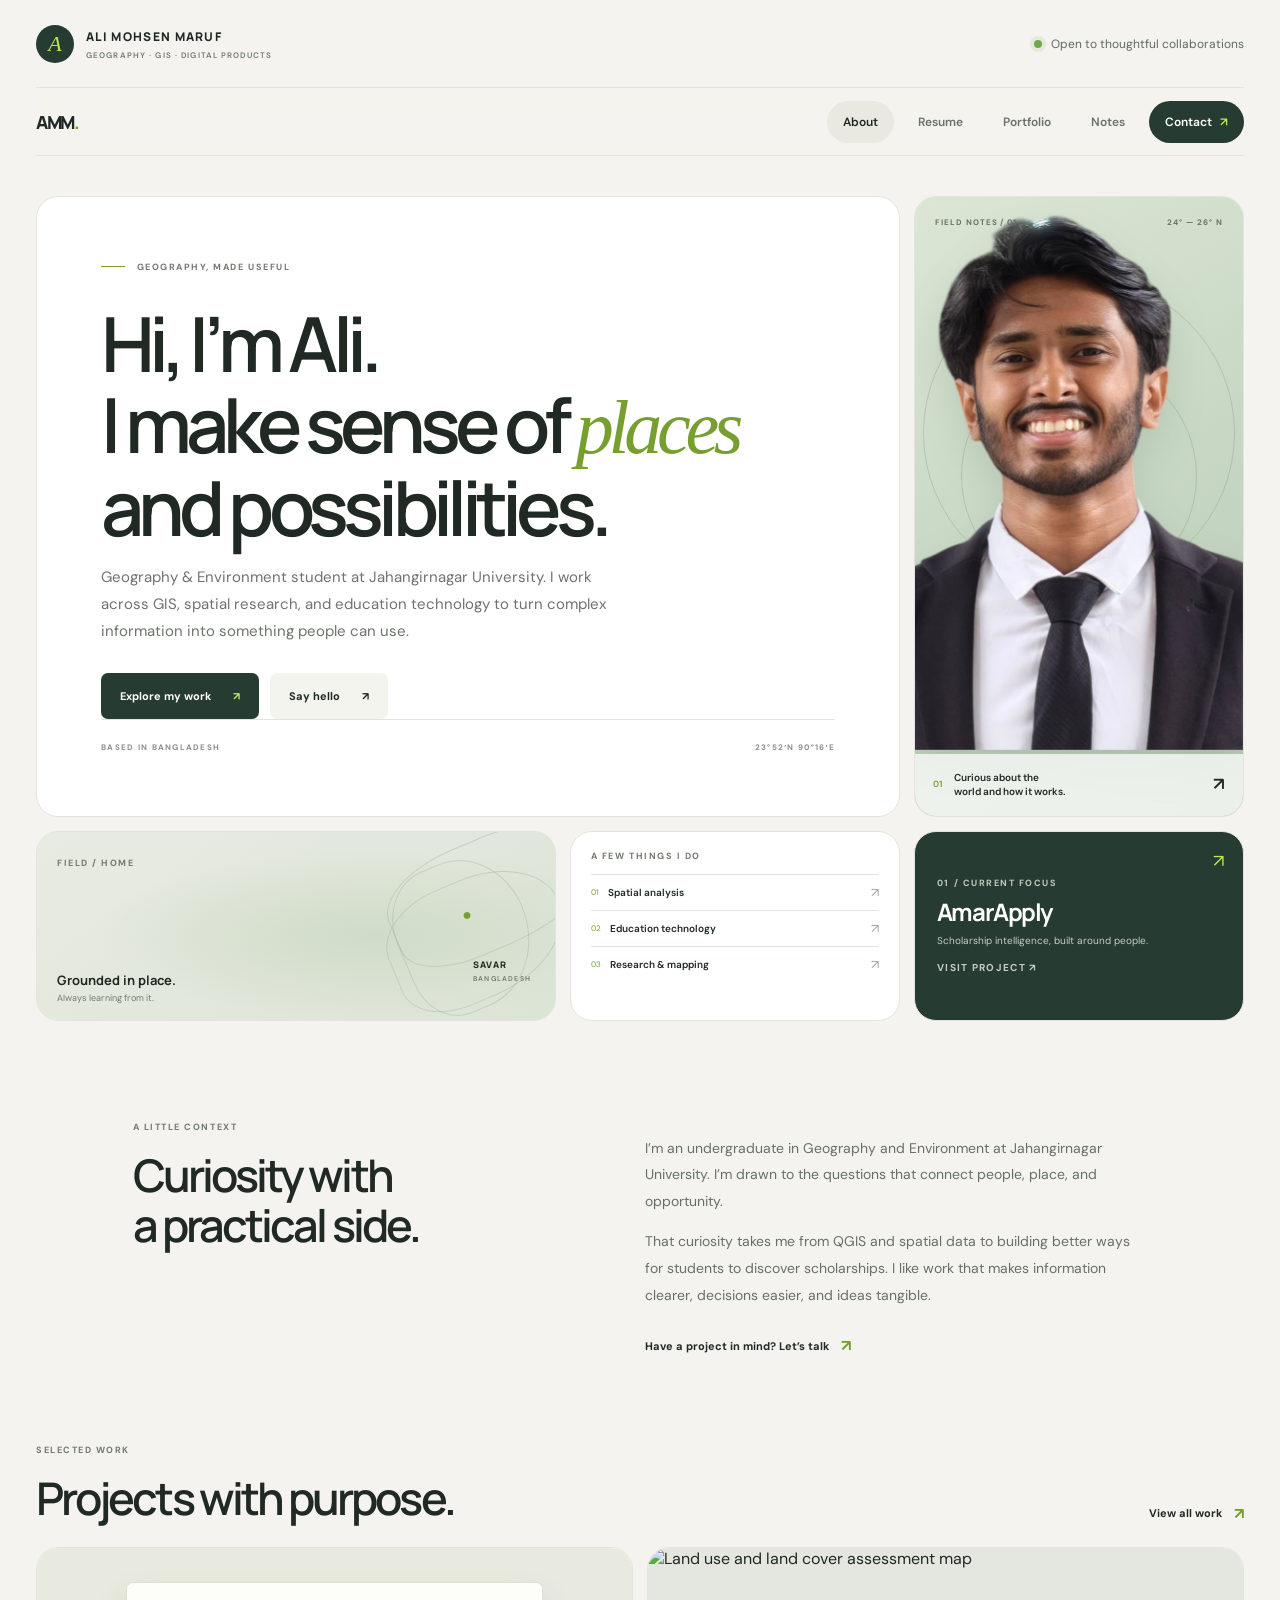
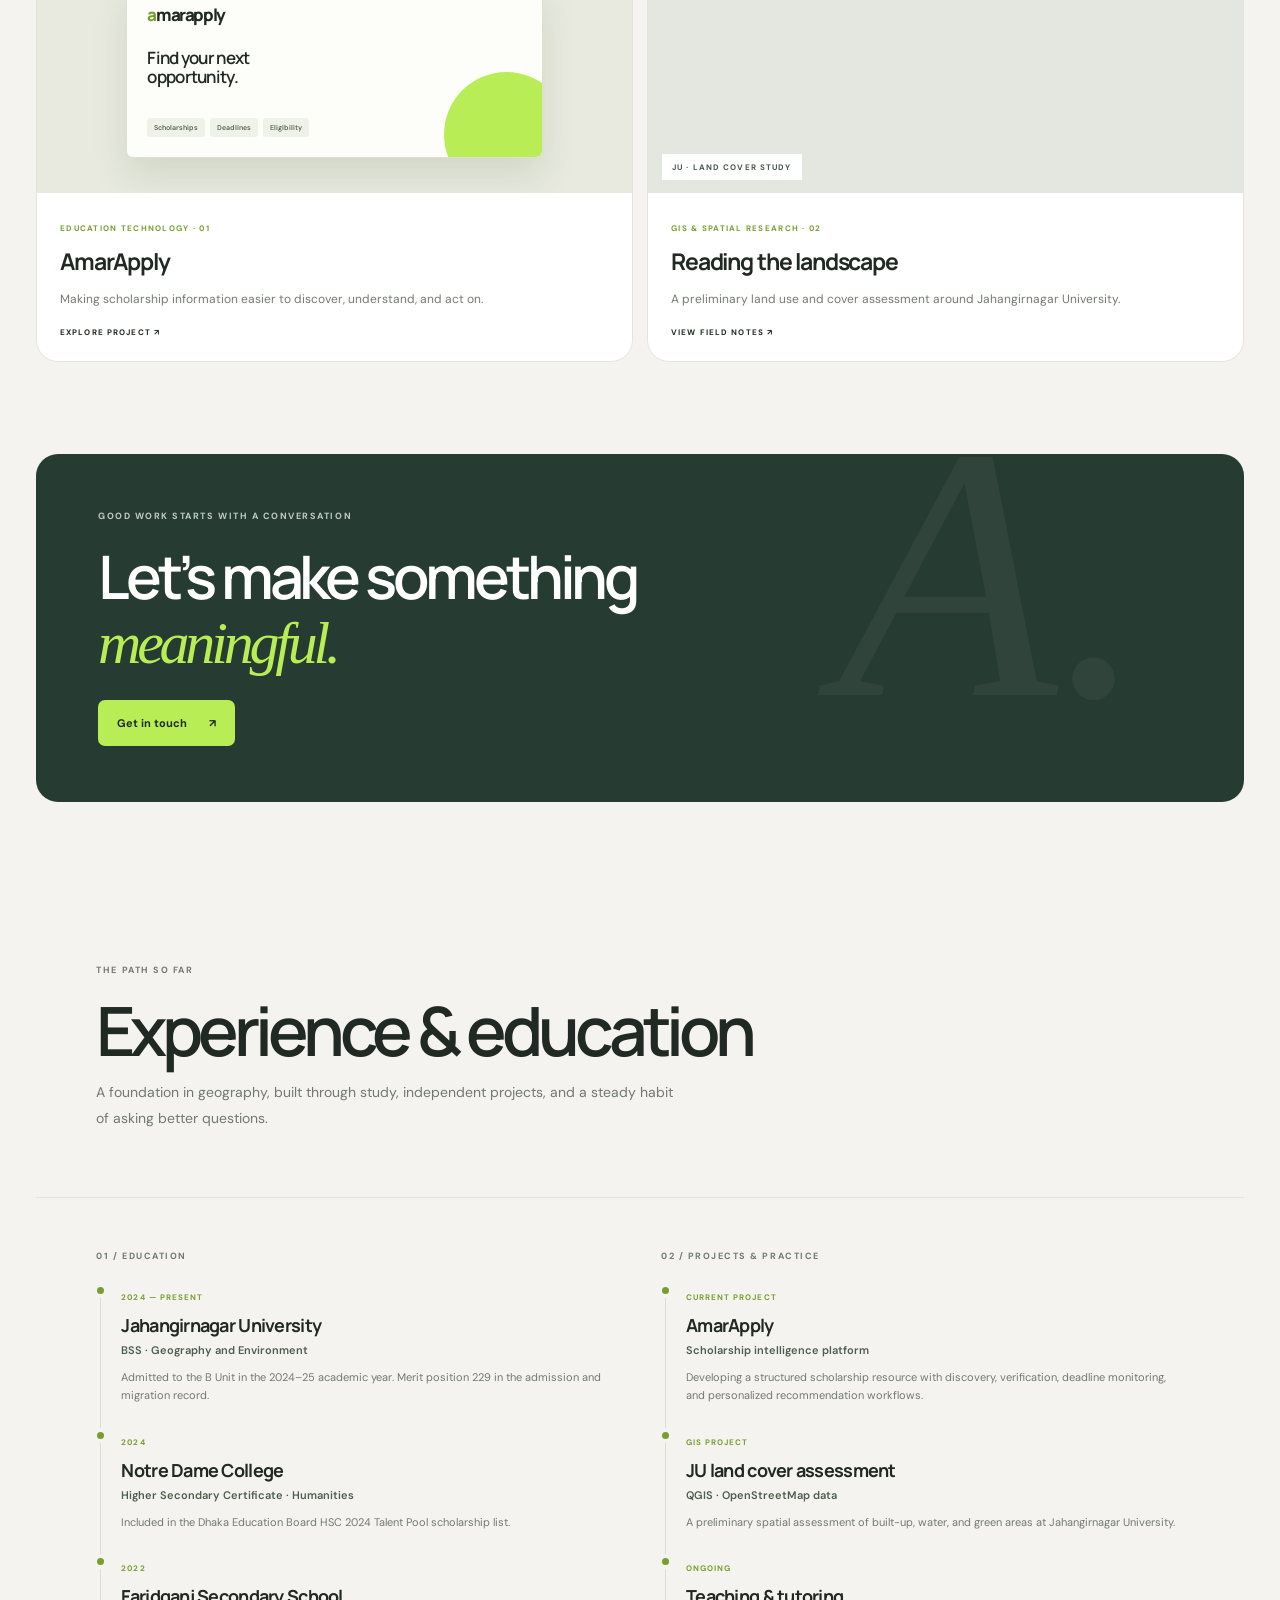
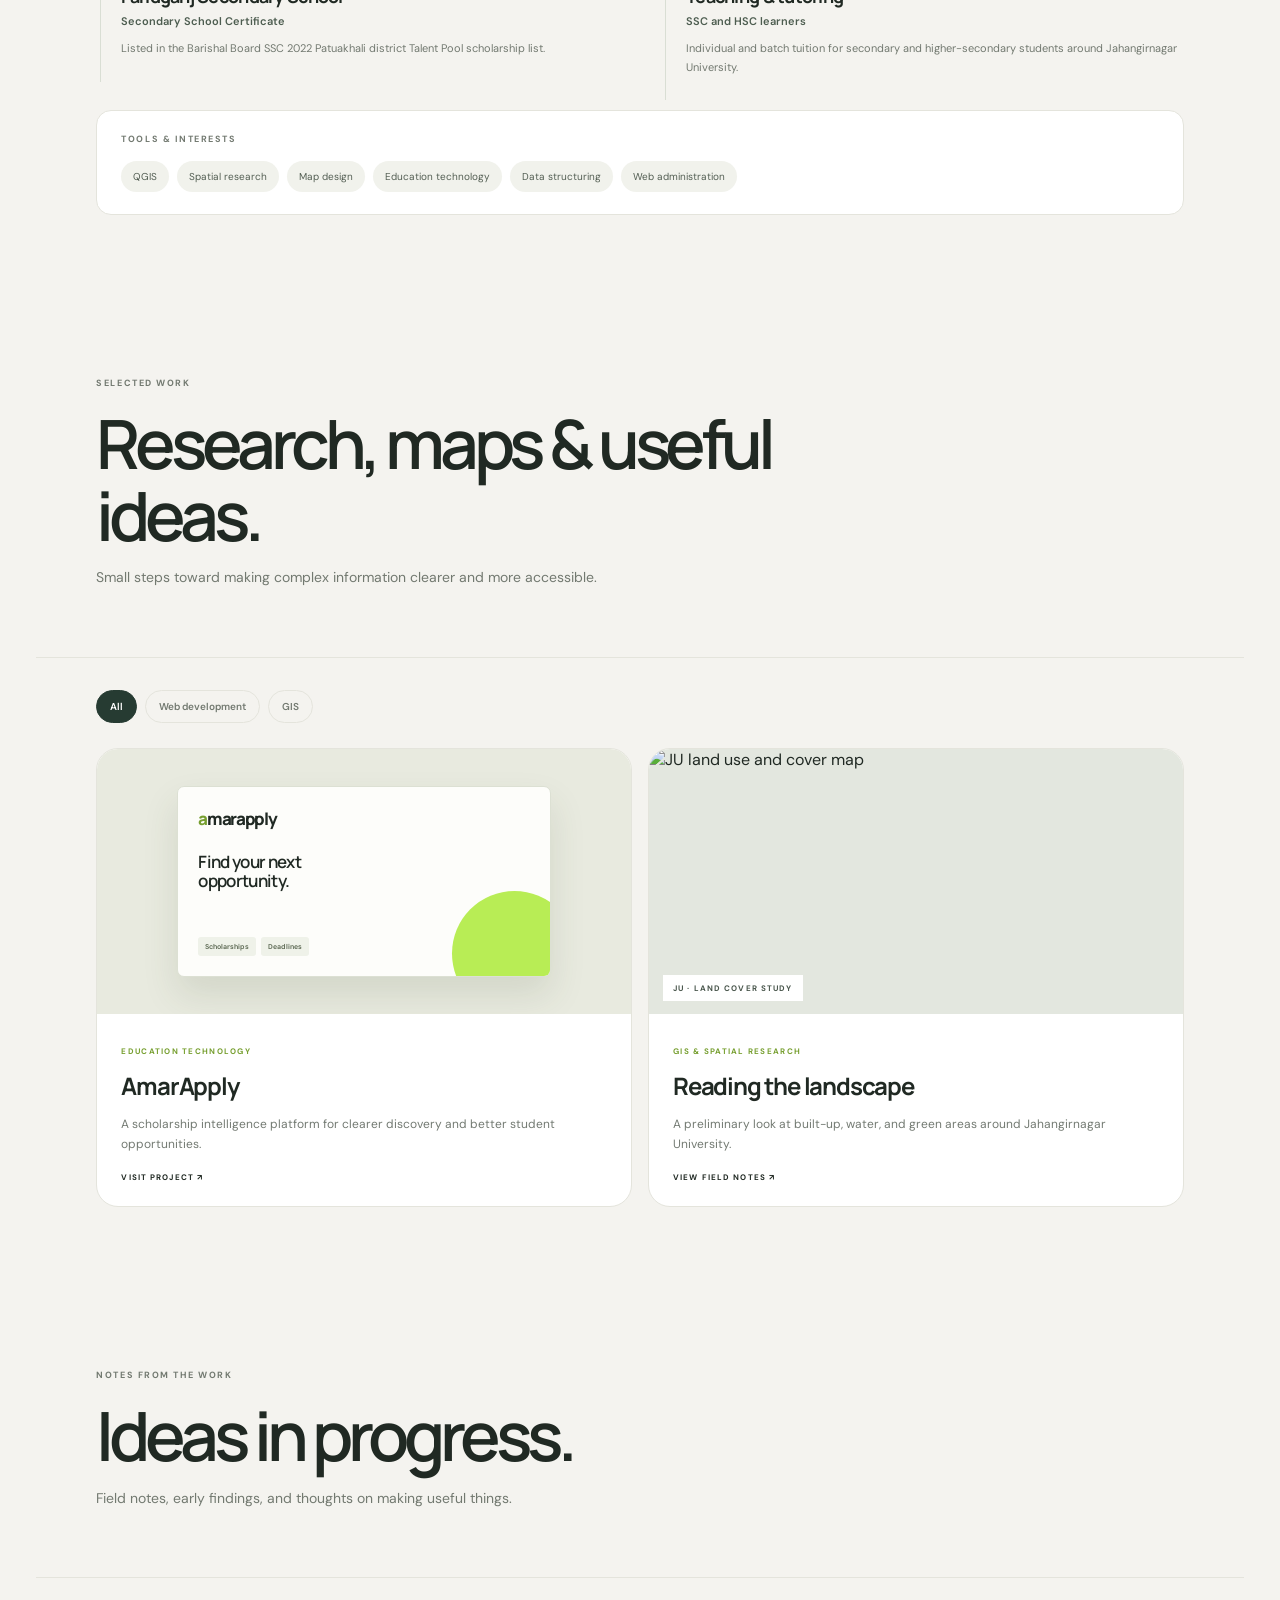
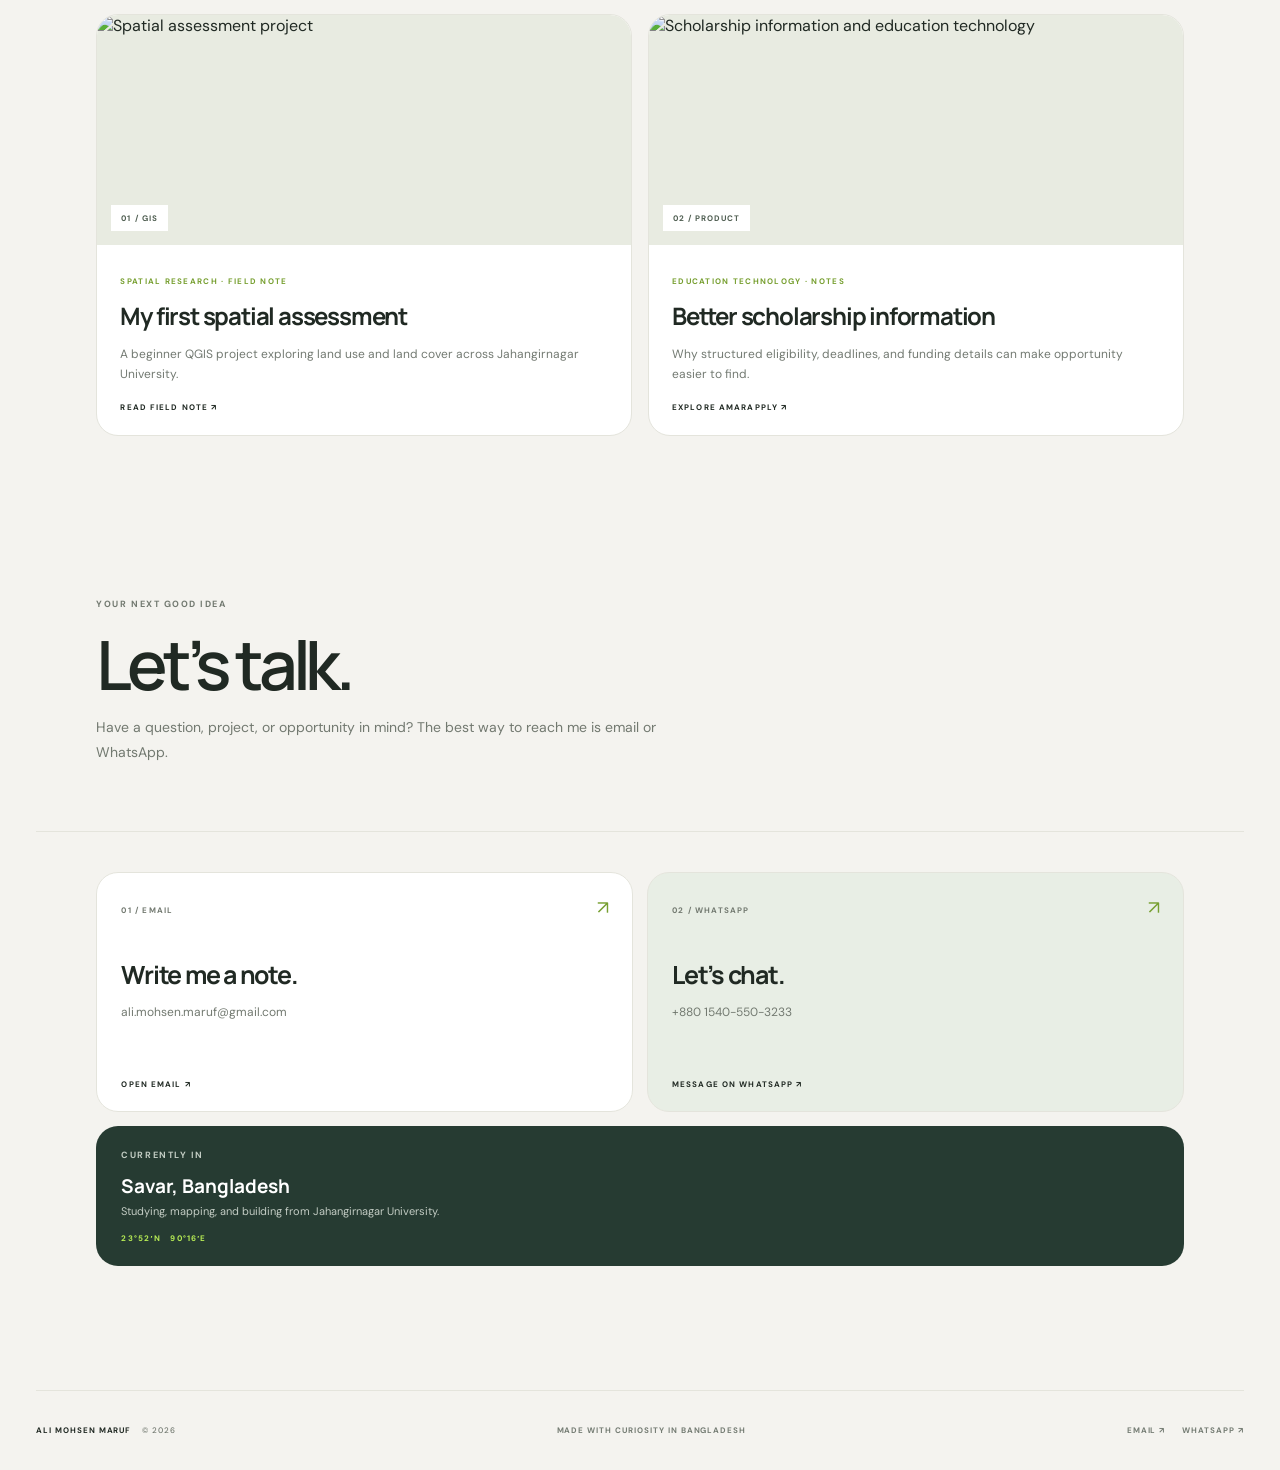
==== index.html @ 2e3731a5 "z" ====
<!doctype html>
<html lang="en">
<head>
  <meta charset="utf-8">
  <meta name="viewport" content="width=device-width, initial-scale=1">
  <meta name="description" content="Ali Mohsen Maruf — Geography, GIS and education technology. Maps, research and useful digital products from Bangladesh.">
  <meta name="theme-color" content="#f4f3ef">
  <meta name="author" content="Ali Mohsen Maruf">
  <meta name="robots" content="index, follow, max-image-preview:large">
  <link rel="canonical" href="https://alimohsenmaruf.com/">
  <meta property="og:type" content="profile">
  <meta property="og:site_name" content="Ali Mohsen Maruf">
  <meta property="og:title" content="Ali Mohsen Maruf — Geography, GIS &amp; Digital Products">
  <meta property="og:description" content="Geography and Environment student at Jahangirnagar University. Exploring GIS, spatial research, and education technology.">
  <meta property="og:url" content="https://alimohsenmaruf.com/">
  <meta property="og:image" content="https://alimohsenmaruf.com/assets/images/avatar.png?v=hero-2">
  <meta property="og:image:alt" content="Ali Mohsen Maruf, Geography and GIS student">
  <meta property="profile:first_name" content="Ali Mohsen">
  <meta property="profile:last_name" content="Maruf">
  <meta name="twitter:card" content="summary">
  <meta name="twitter:image" content="https://alimohsenmaruf.com/assets/images/avatar.png?v=hero-2">
  <meta name="twitter:image:alt" content="Ali Mohsen Maruf, Geography and GIS student">
  <meta name="twitter:title" content="Ali Mohsen Maruf — Geography, GIS &amp; Digital Products">
  <meta name="twitter:description" content="Geography and Environment student exploring GIS, spatial research, and education technology.">
  <title>Ali Mohsen Maruf — Geography, GIS & Digital Products</title>
  <link rel="icon" href="./assets/images/favicon.svg?v=1" type="image/svg+xml">
  <link rel="alternate" type="text/plain" href="/llms.txt" title="AI-readable site summary">
  <link rel="preconnect" href="https://fonts.googleapis.com">
  <link rel="preconnect" href="https://fonts.gstatic.com" crossorigin>
  <link rel="preload" as="image" href="./assets/images/avatar.png?v=hero-2" fetchpriority="high">
  <link href="https://fonts.googleapis.com/css2?family=DM+Sans:wght@400;500;600;700&family=Manrope:wght@400;500;600;700;800&display=swap" rel="stylesheet">
  <link rel="stylesheet" href="./assets/css/style.css?v=20261119-portrait-2">
  <script type="application/ld+json">
  {
    "@context": "https://schema.org",
    "@type": "ProfilePage",
    "name": "Ali Mohsen Maruf — Geography, GIS & Digital Products",
    "url": "https://alimohsenmaruf.com/",
    "mainEntity": {
      "@type": "Person",
      "name": "Ali Mohsen Maruf",
      "givenName": "Ali Mohsen",
      "familyName": "Maruf",
      "url": "https://alimohsenmaruf.com/",
      "image": "https://alimohsenmaruf.com/assets/images/avatar.png?v=hero-2",
      "email": "mailto:ali.mohsen.maruf@gmail.com",
      "telephone": "+8801540553233",
      "description": "Geography and Environment undergraduate at Jahangirnagar University, exploring GIS, spatial research, and education technology.",
      "affiliation": {
        "@type": "CollegeOrUniversity",
        "name": "Jahangirnagar University"
      },
      "knowsAbout": ["Geographic information systems", "QGIS", "Spatial analysis", "Land use and land cover", "Education technology", "Scholarship information"],
      "sameAs": [
        "https://www.linkedin.com/in/alimohsenmaruf/",
        "https://www.facebook.com/ali.mohsen.maruf",
        "https://www.instagram.com/ali.mohsen.maruf/",
        "https://www.youtube.com/@ali-mohsen-maruf"
      ]
    }
  }
  </script>
</head>
<body>
  <div class="site-shell">
    <header class="topbar">
      <a class="wordmark" href="#about" aria-label="Ali Mohsen Maruf home"><span class="wordmark-mark">A</span><span>ALI MOHSEN MARUF<small>GEOGRAPHY · GIS · DIGITAL PRODUCTS</small></span></a>
      <div class="availability"><span></span> Open to thoughtful collaborations</div>
    </header>

    <nav class="navbar" aria-label="Main navigation">
      <a class="nav-brand" href="#about">AMM<span>.</span></a>
      <ul class="navbar-list">
        <li><a class="navbar-link active" href="#about">About</a></li>
        <li><a class="navbar-link" href="#resume">Resume</a></li>
        <li><a class="navbar-link" href="#portfolio">Portfolio</a></li>
        <li><a class="navbar-link" href="#blog">Notes</a></li>
        <li><a class="navbar-link nav-contact" href="#contact">Contact <span>↗</span></a></li>
      </ul>
    </nav>

    <main class="main-content">
      <article class="about active" data-page="about" id="about">
        <section class="hero-grid">
          <div class="hero-copy panel">
            <p class="eyebrow"><span class="eyebrow-line"></span> GEOGRAPHY, MADE USEFUL</p>
            <h1>Hi, I’m Ali.<br>I make sense of <span>places</span><br>and possibilities.</h1>
            <p class="hero-intro">Geography &amp; Environment student at Jahangirnagar University. I work across GIS, spatial research, and education technology to turn complex information into something people can use.</p>
            <div class="hero-actions"><button class="button button-primary" data-jump="portfolio">Explore my work <span>↗</span></button><a class="button button-quiet" href="mailto:ali.mohsen.maruf@gmail.com">Say hello <span>↗</span></a></div>
            <div class="hero-meta"><span>BASED IN BANGLADESH</span><span>23°52′N 90°16′E</span></div>
          </div>
          <div class="portrait-panel panel"><div class="portrait-top"><span>FIELD NOTES / 01</span><span>24° — 26° N</span></div><div class="portrait-orbit orbit-one"></div><div class="portrait-orbit orbit-two"></div><img src="./assets/images/avatar.png?v=hero-2" alt="Ali Mohsen Maruf, Geography and GIS student" width="1264" height="1144" fetchpriority="high" decoding="async"><div class="portrait-caption"><span class="caption-index">01</span><span>Curious about the<br>world and how it works.</span><span class="caption-arrow">↗</span></div></div>
          <a class="bento-card focus-card" href="https://scholarships.amarapply.com" target="_blank" rel="noopener"><span class="card-index">01 / CURRENT FOCUS</span><span class="focus-icon">↗</span><strong>AmarApply</strong><span>Scholarship intelligence, built around people.</span><span class="card-link">VISIT PROJECT <b>↗</b></span></a>
          <div class="bento-card location-card"><span class="card-index">FIELD / HOME</span><div class="map-art" aria-hidden="true"><span class="map-contour contour-a"></span><span class="map-contour contour-b"></span><span class="map-contour contour-c"></span><span class="map-pin">●</span><span class="map-label">SAVAR<br><small>BANGLADESH</small></span></div><div class="location-foot"><strong>Grounded in place.</strong><span>Always learning from it.</span></div></div>
          <div class="bento-card disciplines-card"><span class="card-index">A FEW THINGS I DO</span><div class="discipline"><span>01</span><strong>Spatial analysis</strong><i>↗</i></div><div class="discipline"><span>02</span><strong>Education technology</strong><i>↗</i></div><div class="discipline"><span>03</span><strong>Research &amp; mapping</strong><i>↗</i></div></div>
        </section>
        <section class="section-block intro-block"><div class="section-heading"><p class="eyebrow">A LITTLE CONTEXT</p><h2>Curiosity with<br>a practical side.</h2></div><div class="intro-content"><p>I’m an undergraduate in Geography and Environment at Jahangirnagar University. I’m drawn to the questions that connect people, place, and opportunity.</p><p>That curiosity takes me from QGIS and spatial data to building better ways for students to discover scholarships. I like work that makes information clearer, decisions easier, and ideas tangible.</p><a class="text-link" href="mailto:ali.mohsen.maruf@gmail.com">Have a project in mind? Let’s talk <span>↗</span></a></div></section>
        <section class="section-block selected-work"><div class="section-title-row"><div><p class="eyebrow">SELECTED WORK</p><h2>Projects with purpose.</h2></div><button class="text-link" data-jump="portfolio">View all work <span>↗</span></button></div><div class="work-grid"><a class="work-card work-amar" href="https://scholarships.amarapply.com" target="_blank" rel="noopener"><div class="work-art amar-art"><span class="art-window"><b>amarapply</b><i>Find your next opportunity.</i><span class="art-pills"><i>Scholarships</i><i>Deadlines</i><i>Eligibility</i></span><span class="art-orb"></span></span></div><div class="work-info"><span>EDUCATION TECHNOLOGY · 01</span><h3>AmarApply</h3><p>Making scholarship information easier to discover, understand, and act on.</p><b>EXPLORE PROJECT ↗</b></div></a><a class="work-card work-map" href="https://www.linkedin.com/posts/alimohsenmaruf_gis-qgis-spatialanalysis-activity-7510648950807314432-EwSI" target="_blank" rel="noopener"><div class="work-art map-project-art"><img src="./assets/images/project-2.png" alt="Land use and land cover assessment map" loading="lazy"><span class="map-art-label">JU · LAND COVER STUDY</span></div><div class="work-info"><span>GIS &amp; SPATIAL RESEARCH · 02</span><h3>Reading the landscape</h3><p>A preliminary land use and cover assessment around Jahangirnagar University.</p><b>VIEW FIELD NOTES ↗</b></div></a></div></section>
        <section class="closing-banner"><p class="eyebrow">GOOD WORK STARTS WITH A CONVERSATION</p><h2>Let’s make something<br><span>meaningful.</span></h2><a class="button button-light" href="mailto:ali.mohsen.maruf@gmail.com">Get in touch <span>↗</span></a><span class="closing-decoration">A.</span></section>
      </article>

      <article class="resume" data-page="resume" id="resume"><header class="page-heading"><p class="eyebrow">THE PATH SO FAR</p><h1>Experience &amp; education</h1><p>A foundation in geography, built through study, independent projects, and a steady habit of asking better questions.</p></header><div class="resume-grid"><section class="resume-section"><p class="eyebrow">01 / EDUCATION</p><div class="resume-entry"><span class="entry-date">2024 — PRESENT</span><h2>Jahangirnagar University</h2><p class="entry-subtitle">BSS · Geography and Environment</p><p>Admitted to the B Unit in the 2024–25 academic year. Merit position 229 in the admission and migration record.</p></div><div class="resume-entry"><span class="entry-date">2024</span><h2>Notre Dame College</h2><p class="entry-subtitle">Higher Secondary Certificate · Humanities</p><p>Included in the Dhaka Education Board HSC 2024 Talent Pool scholarship list.</p></div><div class="resume-entry"><span class="entry-date">2022</span><h2>Faridganj Secondary School</h2><p class="entry-subtitle">Secondary School Certificate</p><p>Listed in the Barishal Board SSC 2022 Patuakhali district Talent Pool scholarship list.</p></div></section><section class="resume-section"><p class="eyebrow">02 / PROJECTS &amp; PRACTICE</p><div class="resume-entry"><span class="entry-date">CURRENT PROJECT</span><h2>AmarApply</h2><p class="entry-subtitle">Scholarship intelligence platform</p><p>Developing a structured scholarship resource with discovery, verification, deadline monitoring, and personalized recommendation workflows.</p></div><div class="resume-entry"><span class="entry-date">GIS PROJECT</span><h2>JU land cover assessment</h2><p class="entry-subtitle">QGIS · OpenStreetMap data</p><p>A preliminary spatial assessment of built-up, water, and green areas at Jahangirnagar University.</p></div><div class="resume-entry"><span class="entry-date">ONGOING</span><h2>Teaching &amp; tutoring</h2><p class="entry-subtitle">SSC and HSC learners</p><p>Individual and batch tuition for secondary and higher-secondary students around Jahangirnagar University.</p></div></section></div><section class="skills-panel"><p class="eyebrow">TOOLS &amp; INTERESTS</p><div class="skill-tags"><span>QGIS</span><span>Spatial research</span><span>Map design</span><span>Education technology</span><span>Data structuring</span><span>Web administration</span></div></section></article>

      <article class="portfolio" data-page="portfolio" id="portfolio"><header class="page-heading"><p class="eyebrow">SELECTED WORK</p><h1>Research, maps &amp; useful ideas.</h1><p>Small steps toward making complex information clearer and more accessible.</p></header><section class="projects"><ul class="filter-list" aria-label="Filter projects"><li><button class="active" data-filter-btn>All</button></li><li><button data-filter-btn>Web development</button></li><li><button data-filter-btn>GIS</button></li></ul><ul class="project-list"><li data-filter-item data-category="web development"><a class="project-card" href="https://scholarships.amarapply.com" target="_blank" rel="noopener"><div class="project-visual amar-art"><span class="art-window"><b>amarapply</b><i>Find your next opportunity.</i><span class="art-pills"><i>Scholarships</i><i>Deadlines</i></span><span class="art-orb"></span></span></div><div class="project-copy"><span>EDUCATION TECHNOLOGY</span><h2>AmarApply</h2><p>A scholarship intelligence platform for clearer discovery and better student opportunities.</p><b>VISIT PROJECT ↗</b></div></a></li><li data-filter-item data-category="GIS"><a class="project-card" href="https://www.linkedin.com/posts/alimohsenmaruf_gis-qgis-spatialanalysis-activity-7510648950807314432-EwSI" target="_blank" rel="noopener"><div class="project-visual map-project-art"><img src="./assets/images/project-2.png" alt="JU land use and cover map" loading="lazy"><span class="map-art-label">JU · LAND COVER STUDY</span></div><div class="project-copy"><span>GIS &amp; SPATIAL RESEARCH</span><h2>Reading the landscape</h2><p>A preliminary look at built-up, water, and green areas around Jahangirnagar University.</p><b>VIEW FIELD NOTES ↗</b></div></a></li></ul></section></article>

      <article class="blog" data-page="blog" id="blog"><header class="page-heading"><p class="eyebrow">NOTES FROM THE WORK</p><h1>Ideas in progress.</h1><p>Field notes, early findings, and thoughts on making useful things.</p></header><section class="blog-posts-list"><a class="note-card" href="https://www.linkedin.com/posts/alimohsenmaruf_gis-qgis-spatialanalysis-activity-7510648950807314432-EwSI" target="_blank" rel="noopener"><div class="note-image"><img src="./assets/images/blog-1.jpg" alt="Spatial assessment project" loading="lazy"><span>01 / GIS</span></div><div class="note-copy"><span>SPATIAL RESEARCH · FIELD NOTE</span><h2>My first spatial assessment</h2><p>A beginner QGIS project exploring land use and land cover across Jahangirnagar University.</p><b>READ FIELD NOTE ↗</b></div></a><a class="note-card" href="https://scholarships.amarapply.com" target="_blank" rel="noopener"><div class="note-image"><img src="./assets/images/blog-2.jpg" alt="Scholarship information and education technology" loading="lazy"><span>02 / PRODUCT</span></div><div class="note-copy"><span>EDUCATION TECHNOLOGY · NOTES</span><h2>Better scholarship information</h2><p>Why structured eligibility, deadlines, and funding details can make opportunity easier to find.</p><b>EXPLORE AMARAPPLY ↗</b></div></a></section></article>

      <article class="contact" data-page="contact" id="contact"><header class="page-heading"><p class="eyebrow">YOUR NEXT GOOD IDEA</p><h1>Let’s talk.</h1><p>Have a question, project, or opportunity in mind? The best way to reach me is email or WhatsApp.</p></header><section class="contact-grid"><a class="contact-option email-option" href="mailto:ali.mohsen.maruf@gmail.com"><span>01 / EMAIL</span><i>↗</i><h2>Write me a note.</h2><p>ali.mohsen.maruf@gmail.com</p><b>OPEN EMAIL ↗</b></a><a class="contact-option whatsapp-option" href="https://wa.me/8801540553233" target="_blank" rel="noopener"><span>02 / WHATSAPP</span><i>↗</i><h2>Let’s chat.</h2><p>+880 1540-550-3233</p><b>MESSAGE ON WHATSAPP ↗</b></a><div class="contact-location"><span class="card-index">CURRENTLY IN</span><strong>Savar, Bangladesh</strong><p>Studying, mapping, and building from Jahangirnagar University.</p><span class="location-coords">23°52′N &nbsp; 90°16′E</span></div></section></article>
    </main>
    <footer class="site-footer"><a href="#about">ALI MOHSEN MARUF <span>© 2026</span></a><span>MADE WITH CURIOSITY IN BANGLADESH</span><div><a href="mailto:ali.mohsen.maruf@gmail.com" aria-label="Email">EMAIL ↗</a><a href="https://wa.me/8801540553233" target="_blank" rel="noopener">WHATSAPP ↗</a></div></footer>
  </div>
  <script src="./assets/js/script.js?v=20261119-portrait-2"></script>
</body>
</html>
---- assets/css/style.css ----
:root{--paper:#f4f3ef;--white:#fff;--ink:#202923;--muted:#727970;--line:#e4e4dc;--accent:#b8ed55;--accent-deep:#779f30;--forest:#263b32;--serif:Georgia,'Times New Roman',serif;--sans:'DM Sans',Arial,sans-serif;--display:'Manrope','DM Sans',sans-serif;--radius:22px;--shadow:0 18px 50px rgba(36,48,39,.07)}
*{box-sizing:border-box}html{scroll-behavior:smooth}body{margin:0;min-width:320px;background:var(--paper);color:var(--ink);font-family:var(--sans);-webkit-font-smoothing:antialiased}button,a{-webkit-tap-highlight-color:transparent}a{color:inherit;text-decoration:none}button{font:inherit}.site-shell{width:min(1240px,calc(100% - 72px));margin:auto}.topbar{height:88px;display:flex;justify-content:space-between;align-items:center;border-bottom:1px solid var(--line)}.wordmark{display:flex;align-items:center;gap:12px;font:800 12px var(--display);letter-spacing:.11em}.wordmark-mark{display:grid;place-items:center;width:38px;height:38px;background:var(--forest);color:var(--accent);border-radius:50%;font:italic 22px var(--serif);letter-spacing:0}.wordmark small{display:block;margin-top:5px;color:var(--muted);font:600 8px var(--sans);letter-spacing:.14em}.availability{display:flex;align-items:center;gap:9px;color:#606a61;font-size:12px}.availability span{width:8px;height:8px;background:#70a749;border-radius:50%;box-shadow:0 0 0 4px #70a74920}.navbar{height:68px;display:flex;align-items:center;justify-content:space-between;border-bottom:1px solid var(--line);position:sticky;top:0;background:rgba(244,243,239,.94);backdrop-filter:blur(16px);z-index:20}.nav-brand{font:800 18px var(--display);letter-spacing:-.07em}.nav-brand span{color:var(--accent-deep)}.navbar-list{height:100%;display:flex;align-items:center;gap:8px;margin:0;padding:0;list-style:none}.navbar-link{height:42px;padding:0 16px;border:0;border-radius:30px;color:#697169;background:transparent;font-size:12px;font-weight:600;cursor:pointer;transition:all .2s}.navbar-link:hover,.navbar-link.active{color:var(--ink);background:#e9e9e1}.nav-contact{background:var(--forest);color:white!important}.nav-contact span{color:var(--accent);margin-left:8px}.nav-contact:hover,.nav-contact.active{background:#385043;color:white!important}.main-content{min-height:640px}article{display:none;padding:40px 0 84px}article.active{display:block;animation:appear .4s ease both}@keyframes appear{from{opacity:0;transform:translateY(8px)}to{opacity:1;transform:translateY(0)}}.hero-grid{display:grid;grid-template-columns:1.26fr .8fr .8fr;grid-template-rows:minmax(355px,auto) 190px 190px;gap:14px}.panel,.bento-card{position:relative;overflow:hidden;border:1px solid var(--line);border-radius:var(--radius);background:var(--white)}.hero-copy{grid-column:1/3;grid-row:1/3;padding:clamp(30px,5vw,68px);display:flex;flex-direction:column;align-items:flex-start}.eyebrow,.card-index{margin:0;color:var(--muted);font-size:9px;font-weight:700;letter-spacing:.17em}.eyebrow-line{display:inline-block;width:24px;height:1px;background:var(--accent-deep);vertical-align:middle;margin:0 8px 3px 0}.hero-copy h1{margin:30px 0 16px;font:600 clamp(42px,6vw,76px)/1.06 var(--display);letter-spacing:-.075em}.hero-copy h1 span{font-family:var(--serif);font-weight:400;font-style:italic;letter-spacing:-.07em;color:var(--accent-deep)}.hero-intro{max-width:530px;margin:0;color:#6d746c;font-size:15px;line-height:1.8}.hero-actions{display:flex;gap:11px;align-items:center;margin-top:28px}.button{min-height:46px;padding:0 18px;border:1px solid transparent;border-radius:7px;display:inline-flex;align-items:center;gap:22px;font-size:11px;font-weight:700;cursor:pointer;transition:transform .2s,background .2s}.button:hover{transform:translateY(-2px)}.button-primary{background:var(--forest);color:white}.button-primary span{color:var(--accent)}.button-quiet{background:#f4f4ef;color:var(--ink)}.hero-meta{width:100%;margin-top:auto;padding-top:22px;display:flex;justify-content:space-between;border-top:1px solid var(--line);color:#899087;font-size:8px;font-weight:700;letter-spacing:.16em}.portrait-panel{grid-column:3;grid-row:1/3;min-height:390px;background:#dfe7da}.portrait-panel:before{position:absolute;content:'';inset:0;background:linear-gradient(150deg,#dce6d5 0%,#c8d8c5 48%,#b7c9b5 100%)}.portrait-top{position:absolute;top:20px;left:20px;right:20px;z-index:2;display:flex;justify-content:space-between;color:#647467;font-size:8px;font-weight:700;letter-spacing:.12em}.portrait-panel img{position:absolute;z-index:1;width:74%;height:67%;object-fit:contain;object-position:center bottom;left:13%;bottom:58px;filter:drop-shadow(0 18px 18px #47584c25)}.portrait-orbit{position:absolute;z-index:0;border:1px solid #879a8460;border-radius:50%;aspect-ratio:1}.orbit-one{width:95%;left:2.5%;top:13%}.orbit-two{width:72%;left:14%;top:26%}.portrait-caption{position:absolute;z-index:2;bottom:0;left:0;right:0;height:62px;padding:0 18px;display:flex;align-items:center;gap:12px;background:#ffffffb8;backdrop-filter:blur(8px);font-size:10px;font-weight:600;line-height:1.4}.caption-index{font-size:9px;color:var(--accent-deep)}.caption-arrow{margin-left:auto;font-size:18px}.focus-card{grid-column:3;grid-row:3;background:var(--forest);color:white;padding:20px 22px;display:flex;flex-direction:column;justify-content:center;gap:6px}.focus-card .card-index{color:#c2cabe}.focus-card strong{font:700 24px var(--display);letter-spacing:-.06em}.focus-card>span:not(.card-index):not(.focus-icon){font-size:10px;color:#c5cec6}.focus-icon{position:absolute;right:19px;top:17px;color:var(--accent);font-size:18px}.card-link{margin-top:8px;color:var(--accent);font-size:8px;font-weight:700;letter-spacing:.13em}.location-card{grid-column:1;grid-row:3;padding:18px 20px;background:#e8ebe1}.map-art{position:absolute;inset:0;overflow:hidden;background:radial-gradient(ellipse at 65% 55%,#d0dbc8 0,transparent 58%),linear-gradient(145deg,#e8ebe1,#dce4d6)}.map-contour{position:absolute;display:block;border:1px solid #9eae9865;border-radius:45% 55% 62% 38%;transform:rotate(-23deg)}.contour-a{width:220px;height:110px;top:4px;right:-50px}.contour-b{width:180px;height:120px;top:46px;right:-12px}.contour-c{width:130px;height:150px;top:28px;right:26px}.map-pin{position:absolute;top:72px;right:83px;color:var(--accent-deep);text-shadow:0 0 0 5px #fff}.map-label{position:absolute;top:126px;right:24px;font:800 9px var(--display);letter-spacing:.13em}.map-label small{font:600 7px var(--sans);color:var(--muted)}.location-card>.card-index,.location-foot{position:relative;z-index:1}.location-foot{position:absolute;bottom:16px;left:20px;display:flex;flex-direction:column;gap:3px}.location-foot strong{font:700 13px var(--display)}.location-foot span{color:var(--muted);font-size:9px}.disciplines-card{grid-column:2;grid-row:3;padding:18px 20px}.disciplines-card>.card-index{display:block;margin-bottom:12px}.discipline{height:36px;display:flex;align-items:center;gap:9px;border-top:1px solid var(--line)}.discipline>span{color:var(--accent-deep);font-size:8px}.discipline strong{font-size:10px;font-weight:600}.discipline i{font-style:normal;margin-left:auto;color:#a0a79f;font-size:13px}.section-block{padding-top:100px}.intro-block{display:grid;grid-template-columns:.9fr 1.1fr;gap:10%;padding-left:8%;padding-right:8%}.section-heading h2,.section-title-row h2{font:600 clamp(30px,4vw,45px)/1.12 var(--display);letter-spacing:-.065em;margin:17px 0}.intro-content{padding-top:14px}.intro-content p{color:#677068;font-size:14px;line-height:1.9;margin:0 0 14px}.text-link{display:inline-flex;align-items:center;gap:12px;margin-top:13px;padding:0;border:0;background:none;color:var(--ink);font-size:11px;font-weight:700;cursor:pointer}.text-link span{color:var(--accent-deep);font-size:16px}.selected-work{padding-top:88px}.section-title-row{display:flex;justify-content:space-between;align-items:end;margin-bottom:23px}.section-title-row h2{margin-bottom:0}.work-grid{display:grid;grid-template-columns:1fr 1fr;gap:14px}.work-card{display:block;background:white;border:1px solid var(--line);border-radius:var(--radius);overflow:hidden;transition:transform .25s,box-shadow .25s}.work-card:hover,.project-card:hover,.note-card:hover{transform:translateY(-4px);box-shadow:var(--shadow)}.work-art{height:245px;position:relative;overflow:hidden}.amar-art{background:#e8eadf;display:grid;place-items:center}.art-window{position:relative;display:flex;flex-direction:column;width:70%;height:72%;padding:20px;background:#fdfdfa;border:1px solid #dce0d3;border-radius:7px;box-shadow:0 18px 35px #3c4e3020;overflow:hidden}.art-window>b{font:800 17px var(--display);letter-spacing:-.08em}.art-window>b:first-letter{color:var(--accent-deep)}.art-window>i{margin-top:22px;font:600 17px var(--display);font-style:normal;max-width:170px;line-height:1.15;letter-spacing:-.04em}.art-pills{display:flex;gap:5px;margin-top:auto}.art-pills i{padding:5px 7px;background:#eff2e9;border-radius:3px;font:600 7px var(--sans);font-style:normal;color:#596650}.art-orb{position:absolute;width:125px;height:125px;right:-27px;bottom:-40px;border-radius:50%;background:var(--accent)}.map-project-art{background:#e3e7df}.map-project-art img{width:100%;height:100%;object-fit:cover}.map-art-label{position:absolute;bottom:13px;left:14px;padding:8px 10px;background:#fff;color:#49564c;font-size:8px;font-weight:700;letter-spacing:.14em}.work-info{padding:22px 23px 24px}.work-info>span,.project-copy>span,.note-copy>span{color:var(--accent-deep);font-size:8px;font-weight:700;letter-spacing:.16em}.work-info h3{margin:9px 0;font:700 23px var(--display);letter-spacing:-.05em}.work-info p,.project-copy p,.note-copy p{color:#737a72;font-size:12px;line-height:1.7}.work-info>b,.project-copy>b,.note-copy>b{display:block;margin-top:18px;font-size:8px;letter-spacing:.14em}.closing-banner{position:relative;overflow:hidden;margin-top:92px;padding:56px 62px;border-radius:var(--radius);background:var(--forest);color:white}.closing-banner .eyebrow{color:#c3ccc4}.closing-banner h2{position:relative;z-index:1;margin:22px 0 25px;font:600 clamp(38px,5vw,60px)/1.07 var(--display);letter-spacing:-.07em}.closing-banner h2 span{font-family:var(--serif);font-style:italic;font-weight:400;color:var(--accent)}.button-light{background:var(--accent);color:var(--ink)}.closing-decoration{position:absolute;right:8%;top:-87px;color:#ffffff0c;font:italic 360px var(--serif)}.page-heading{padding:38px 5% 52px;border-bottom:1px solid var(--line)}.page-heading h1{max-width:800px;margin:18px 0 12px;font:600 clamp(42px,6vw,68px)/1.06 var(--display);letter-spacing:-.075em}.page-heading>p:last-child{max-width:580px;color:var(--muted);font-size:14px;line-height:1.8}.resume-grid{display:grid;grid-template-columns:1fr 1fr;gap:42px;padding:52px 5% 0}.resume-section>.eyebrow{margin-bottom:22px}.resume-entry{position:relative;padding:0 0 24px 20px;margin-left:4px;border-left:1px solid #d9ded4}.resume-entry:before{content:'';position:absolute;left:-4px;top:3px;width:7px;height:7px;border-radius:50%;background:var(--accent-deep);box-shadow:0 0 0 4px var(--paper)}.entry-date{color:var(--accent-deep);font-size:8px;font-weight:700;letter-spacing:.13em}.resume-entry h2{margin:8px 0 4px;font:700 18px var(--display);letter-spacing:-.04em}.entry-subtitle{margin:0!important;color:#4d5d50!important;font-weight:600}.resume-entry p{margin:8px 0 0;color:var(--muted);font-size:11px;line-height:1.7}.skills-panel{margin:10px 5% 0;padding:22px 24px;background:#fff;border:1px solid var(--line);border-radius:15px}.skill-tags{display:flex;flex-wrap:wrap;gap:8px;margin-top:16px}.skill-tags span{padding:9px 12px;background:#f1f2ec;border-radius:99px;color:#535e53;font-size:10px}.projects{padding:32px 5% 0}.filter-list{display:flex;gap:8px;margin:0 0 25px;padding:0;list-style:none}.filter-list button{padding:9px 13px;border:1px solid var(--line);border-radius:30px;background:transparent;color:var(--muted);font-size:10px;font-weight:600;cursor:pointer}.filter-list button.active,.filter-list button:hover{border-color:var(--forest);background:var(--forest);color:white}.project-list{display:grid;grid-template-columns:repeat(2,minmax(0,1fr));gap:16px;margin:0;padding:0;list-style:none}.project-list li[hidden]{display:none}.project-card,.note-card{height:100%;display:block;overflow:hidden;background:white;border:1px solid var(--line);border-radius:var(--radius);transition:transform .25s,box-shadow .25s}.project-visual{height:265px;position:relative;overflow:hidden}.project-visual .art-window{height:72%}.project-copy{padding:24px}.project-copy h2,.note-copy h2{margin:10px 0;font:700 24px var(--display);letter-spacing:-.05em}.blog-posts-list{display:grid;grid-template-columns:1fr 1fr;gap:16px;padding:36px 5% 0}.note-image{height:230px;position:relative;background:#e8ebe1;overflow:hidden}.note-image img{width:100%;height:100%;object-fit:cover}.note-image>span{position:absolute;left:14px;bottom:14px;padding:8px 10px;background:white;color:#4e5d50;font-size:8px;font-weight:700;letter-spacing:.13em}.note-copy{padding:23px}.contact-grid{display:grid;grid-template-columns:1fr 1fr;gap:14px;padding:40px 5%}.contact-option{position:relative;min-height:240px;padding:24px;border:1px solid var(--line);border-radius:var(--radius);background:white;transition:transform .2s}.contact-option:hover{transform:translateY(-3px)}.contact-option>span{font-size:8px;font-weight:700;letter-spacing:.15em;color:var(--muted)}.contact-option>i{position:absolute;top:22px;right:23px;font-style:normal;font-size:19px;color:var(--accent-deep)}.contact-option h2{margin:39px 0 4px;font:700 25px var(--display);letter-spacing:-.05em}.contact-option p{color:var(--muted);font-size:12px}.contact-option>b{position:absolute;bottom:22px;left:24px;font-size:8px;letter-spacing:.14em}.whatsapp-option{background:#e8eee5}.contact-location{grid-column:1/3;min-height:140px;padding:23px 25px;border-radius:var(--radius);background:var(--forest);color:white;display:flex;flex-direction:column;align-items:flex-start}.contact-location .card-index{color:#c2ccc3}.contact-location strong{margin-top:12px;font:700 19px var(--display)}.contact-location p{margin:5px 0;color:#c3ccc4;font-size:11px}.location-coords{margin-top:auto;color:var(--accent);font-size:8px;font-weight:700;letter-spacing:.15em}.site-footer{min-height:80px;border-top:1px solid var(--line);display:flex;align-items:center;justify-content:space-between;gap:16px;color:#747c73;font-size:8px;font-weight:700;letter-spacing:.12em}.site-footer>a{color:var(--ink)}.site-footer>a span{margin-left:8px;color:var(--muted);font-weight:500}.site-footer div{display:flex;gap:17px}.site-footer div a:hover{color:var(--accent-deep)}:focus-visible{outline:3px solid var(--accent-deep);outline-offset:3px}::selection{background:var(--accent);color:var(--ink)}
@media(min-width:1500px){.site-shell{width:min(1320px,calc(100% - 96px))}.hero-grid{grid-template-rows:minmax(400px,auto) 205px 205px}}
@media(max-width:900px){.site-shell{width:calc(100% - 40px)}.hero-grid{grid-template-columns:1fr 1fr;grid-template-rows:minmax(360px,auto) 190px 190px}.hero-copy{grid-column:1/3;grid-row:1}.portrait-panel{grid-column:2;grid-row:2/4}.focus-card{grid-column:1;grid-row:2}.location-card{grid-column:1;grid-row:3}.disciplines-card{display:none}.hero-copy h1{font-size:clamp(46px,8vw,68px)}.intro-block{padding-left:3%;padding-right:3%;gap:7%}.section-block{padding-top:75px}}
@media(max-width:600px){.site-shell{width:calc(100% - 28px)}.topbar{height:70px}.wordmark{font-size:10px}.wordmark-mark{width:33px;height:33px}.availability{font-size:0}.availability span{width:9px;height:9px}.navbar{height:58px}.nav-brand{font-size:16px}.navbar-list{gap:0}.navbar-link{height:36px;padding:0 9px;font-size:10px}.nav-contact{padding:0 11px}.main-content{min-height:450px}article{padding:22px 0 55px}.hero-grid{grid-template-columns:1fr 1fr;grid-template-rows:auto 168px 168px;gap:9px}.hero-copy{grid-column:1/3;grid-row:1;padding:27px 23px;min-height:420px}.hero-copy h1{margin:25px 0 14px;font-size:clamp(43px,12vw,60px)}.hero-intro{font-size:12px;line-height:1.75}.hero-actions{margin-top:20px;flex-wrap:wrap}.button{min-height:42px;padding:0 13px;gap:12px;font-size:10px}.hero-meta{padding-top:15px;font-size:7px}.portrait-panel{grid-column:2;grid-row:2/4;min-height:345px}.portrait-panel img{width:94%;left:3%;height:65%}.portrait-top{top:13px;left:13px;right:13px;font-size:6px}.portrait-caption{height:52px;padding:0 12px;font-size:8px}.focus-card{grid-column:1;grid-row:2;padding:15px}.focus-card strong{font-size:20px}.focus-card>span:not(.card-index):not(.focus-icon){font-size:9px}.focus-card .card-index,.location-card>.card-index{font-size:7px}.location-card{grid-column:1;grid-row:3;padding:14px}.location-foot{left:14px;bottom:12px}.location-foot strong{font-size:11px}.location-foot span{font-size:8px}.map-label{right:12px}.map-pin{right:58px}.section-block{padding-top:62px}.intro-block{grid-template-columns:1fr;gap:12px;padding-left:3%;padding-right:3%}.section-heading h2,.section-title-row h2{font-size:34px}.intro-content{padding-top:0}.intro-content p{font-size:12px}.selected-work{padding-top:60px}.section-title-row{align-items:flex-start;gap:10px}.section-title-row .text-link{font-size:9px;white-space:nowrap;margin-top:24px}.work-grid{grid-template-columns:1fr;gap:11px}.work-art{height:210px}.work-info{padding:18px}.closing-banner{margin-top:60px;padding:36px 24px}.closing-banner h2{font-size:42px}.closing-decoration{right:-30px;top:-25px;font-size:230px}.page-heading{padding:25px 2% 28px}.page-heading h1{font-size:43px}.page-heading>p:last-child{font-size:12px}.resume-grid{grid-template-columns:1fr;gap:26px;padding:32px 2% 0}.skills-panel{margin:0 2%;padding:18px}.projects{padding:24px 2% 0}.filter-list{gap:5px;flex-wrap:wrap}.filter-list button{font-size:9px;padding:8px 11px}.project-list,.blog-posts-list{grid-template-columns:1fr}.project-visual{height:220px}.blog-posts-list{padding:25px 2% 0;gap:12px}.note-image{height:200px}.contact-grid{grid-template-columns:1fr;padding:28px 2%;gap:10px}.contact-option{min-height:200px}.contact-location{grid-column:auto;min-height:145px}.site-footer{padding:20px 0;align-items:flex-start;flex-direction:column;font-size:7px}.site-footer div{gap:20px} }
@media(prefers-reduced-motion:reduce){*,*::before,*::after{scroll-behavior:auto!important;animation-duration:.01ms!important;transition-duration:.01ms!important}}

/* Keep every portfolio section in the rendered document for direct links and crawlers. */
.navbar-link{display:inline-flex;align-items:center;justify-content:center}
article{display:block;scroll-margin-top:90px}
article.active{display:block}

.portrait-panel img{
  width:100%;
  height:calc(100% - 72px);
  left:0;
  bottom:66px;
  object-fit:cover;
  object-position:center bottom;
  opacity:1;
  transform:none;
}
.portrait-panel img.is-loading{
  opacity:0;
  transform:translateY(24px) scale(.97);
}
.portrait-panel img.is-visible{
  animation:portrait-arrive .85s cubic-bezier(.2,.75,.25,1) both;
}
@keyframes portrait-arrive{
  from{opacity:0;transform:translateY(24px) scale(.97);filter:blur(5px)}
  to{opacity:1;transform:translateY(0) scale(1);filter:drop-shadow(0 18px 18px #47584c25)}
}
@media(max-width:600px){
  .portrait-panel img{height:calc(100% - 58px);bottom:52px;object-position:center bottom}
}
@media(prefers-reduced-motion:reduce){.portrait-panel img,.portrait-panel img.is-visible{animation:none;opacity:1;transform:none}}
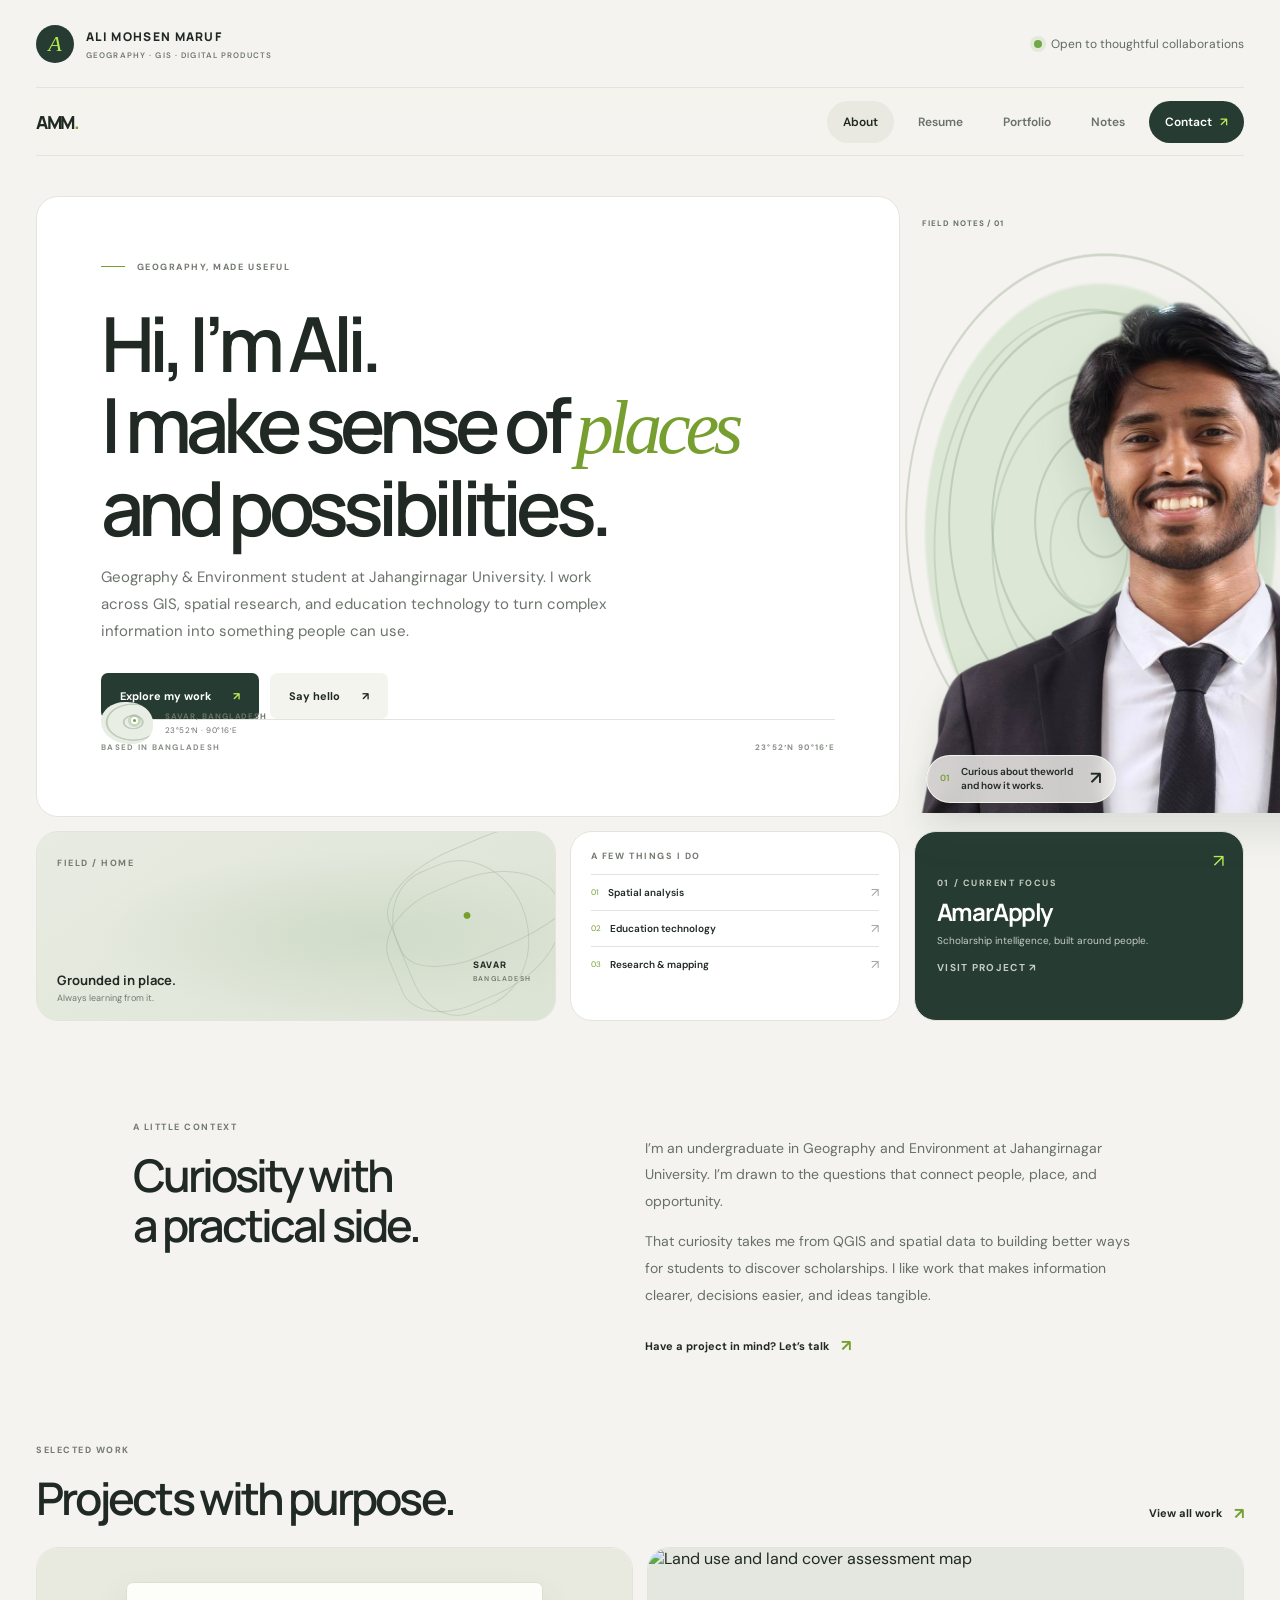
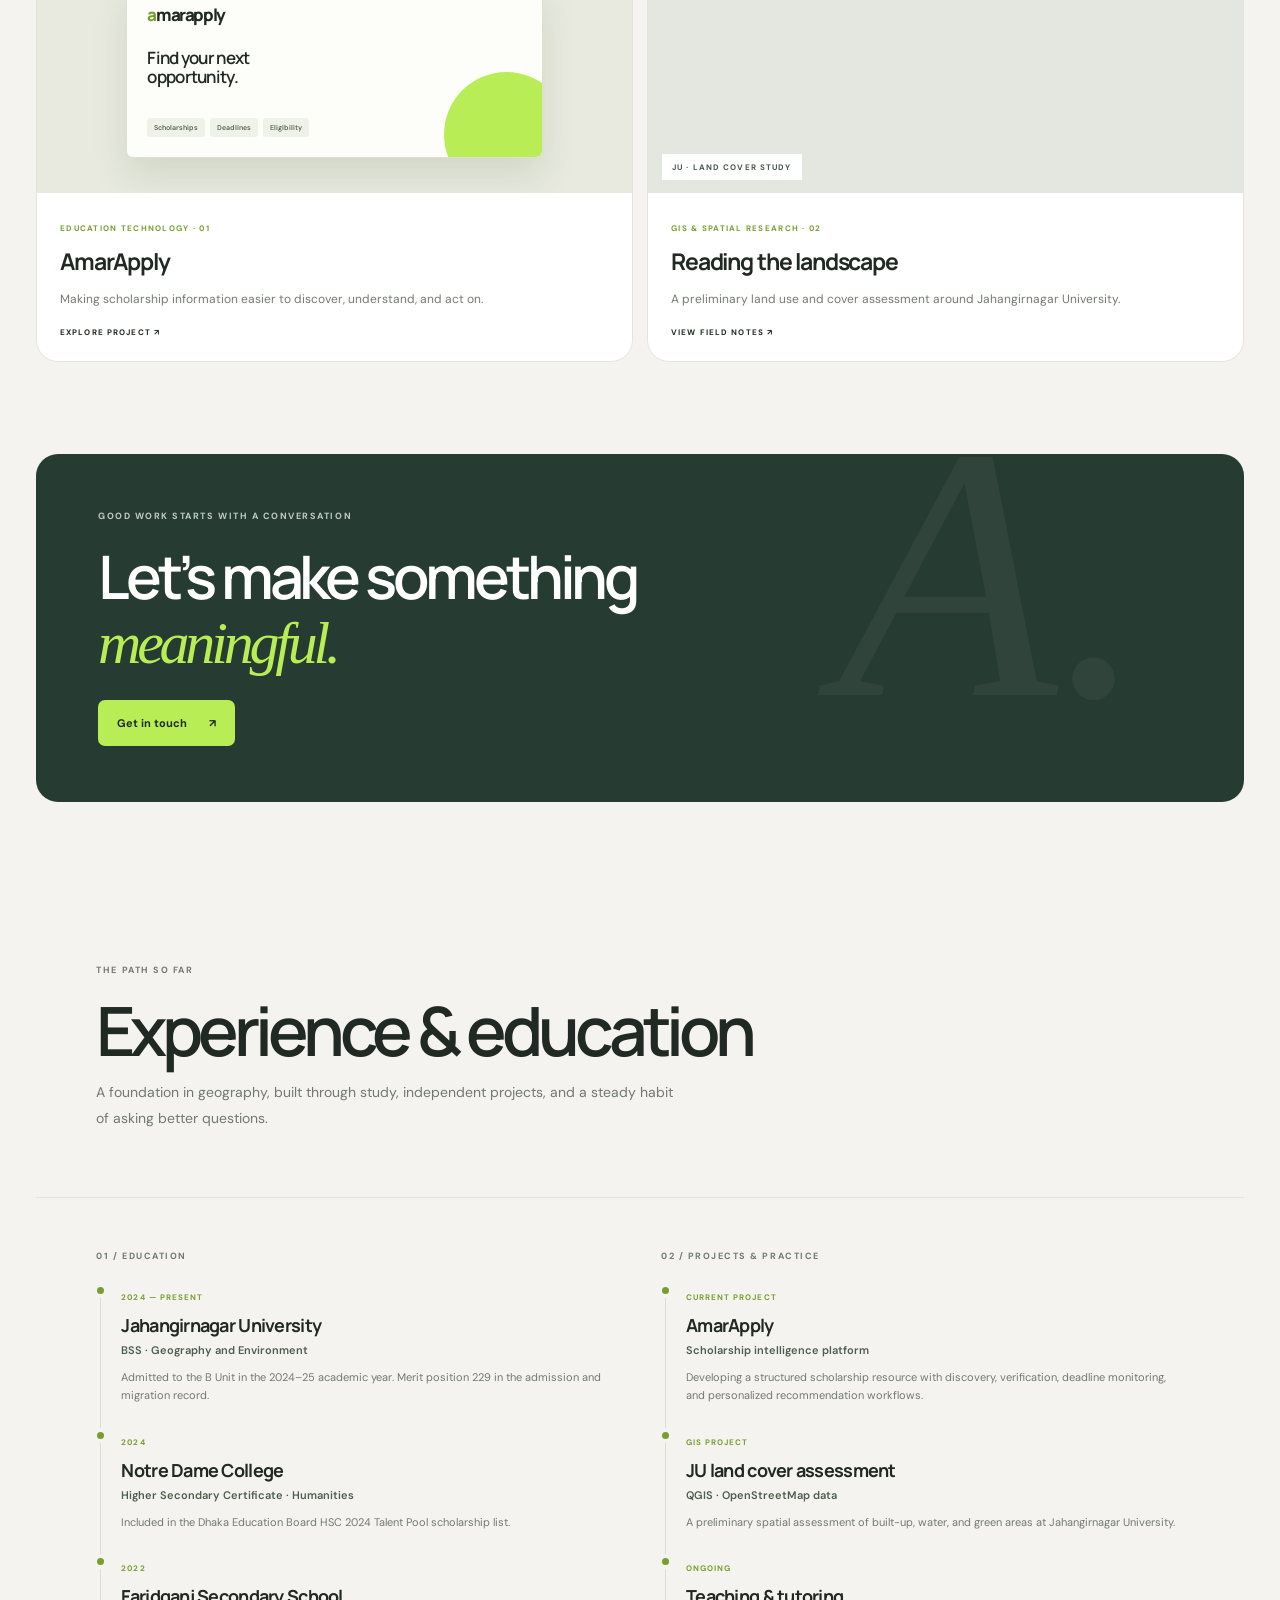
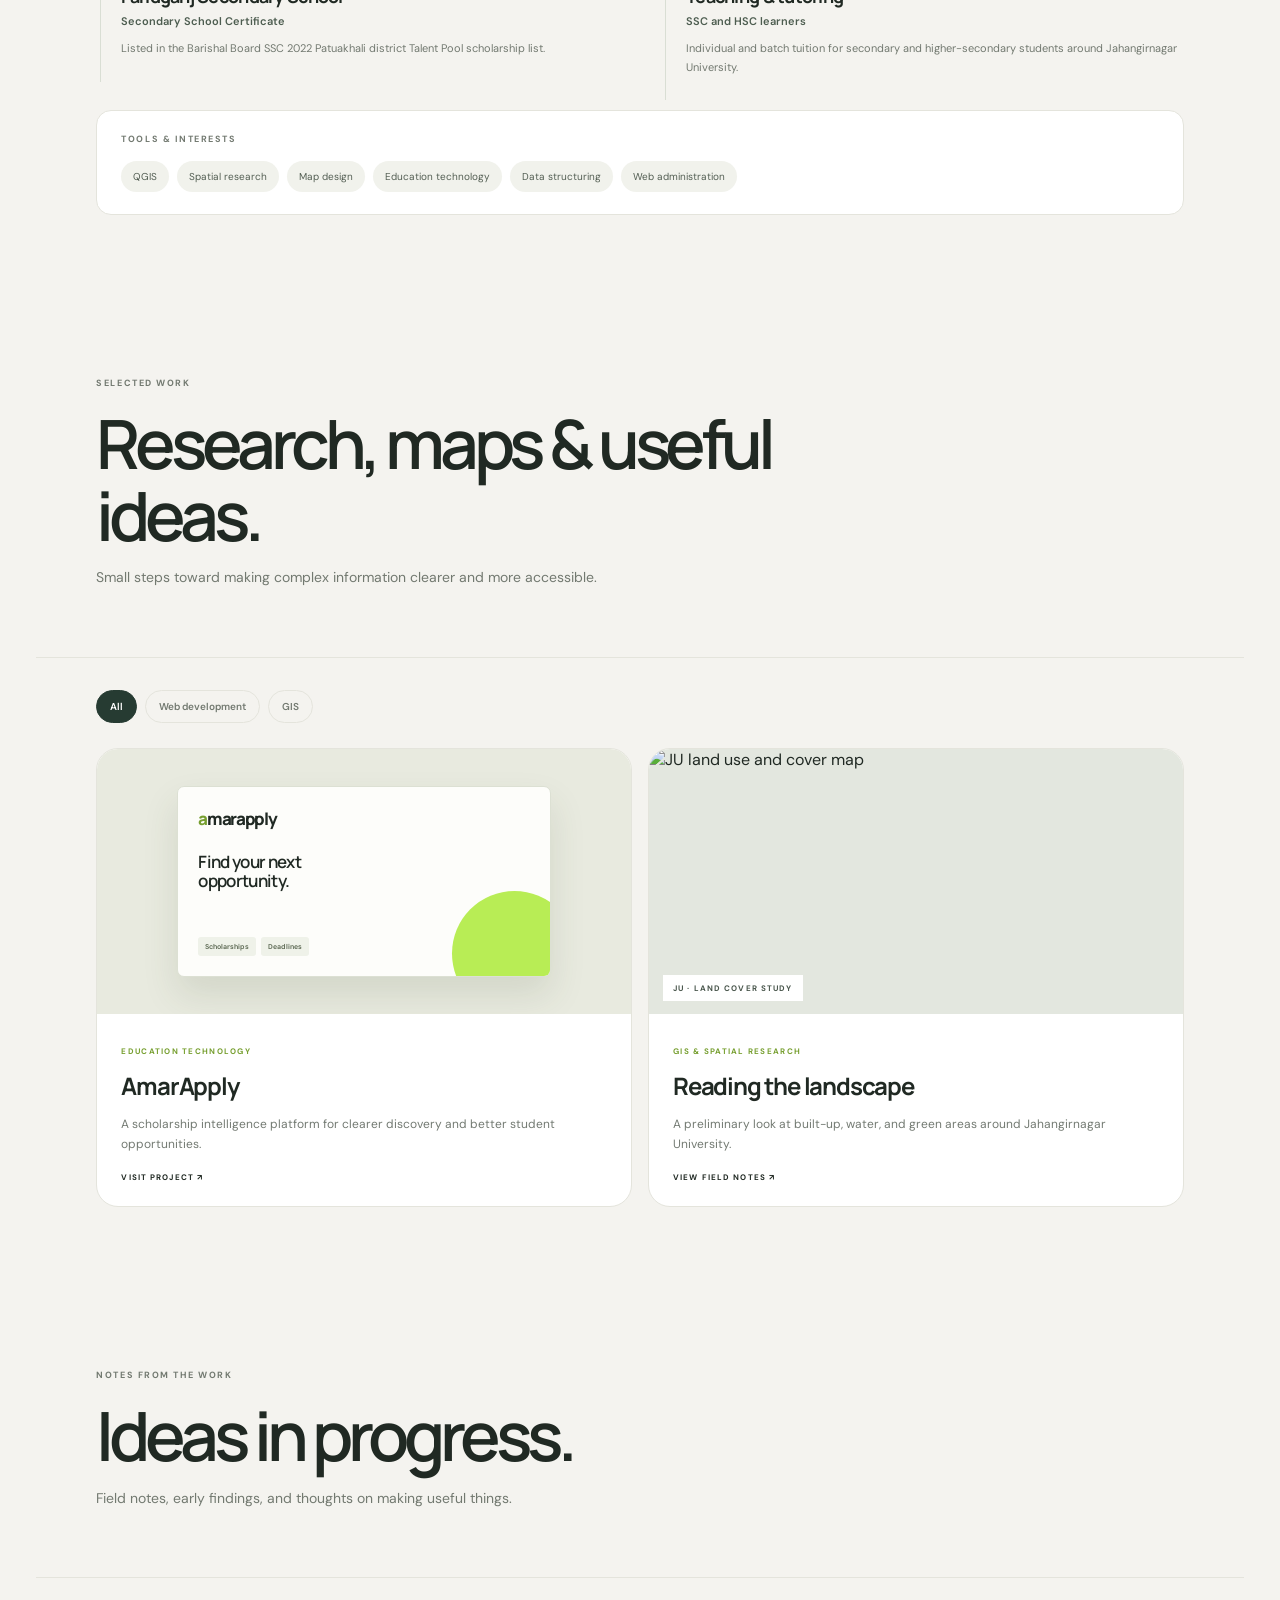
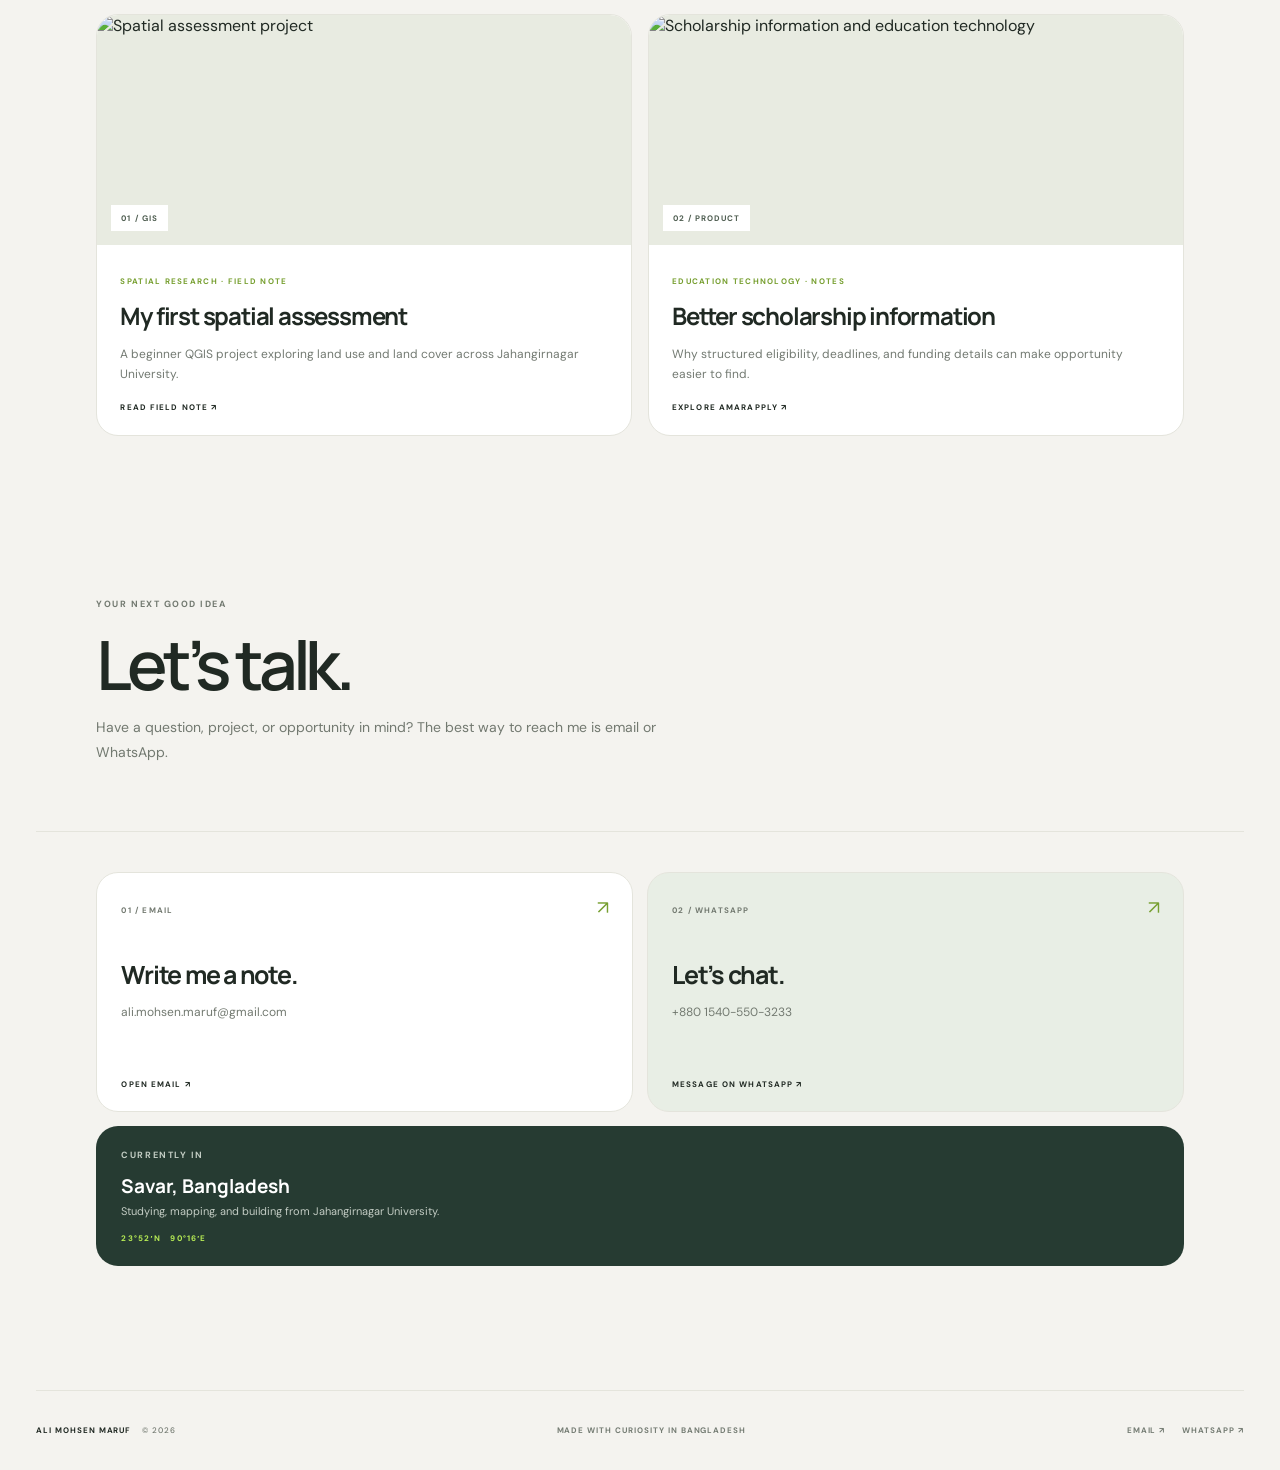
==== commit 4fa65e47: "a" ====
--- a/index.html
+++ b/index.html
@@ -87,9 +87,10 @@
             <h1>Hi, I’m Ali.<br>I make sense of <span>places</span><br>and possibilities.</h1>
             <p class="hero-intro">Geography &amp; Environment student at Jahangirnagar University. I work across GIS, spatial research, and education technology to turn complex information into something people can use.</p>
             <div class="hero-actions"><button class="button button-primary" data-jump="portfolio">Explore my work <span>↗</span></button><a class="button button-quiet" href="mailto:ali.mohsen.maruf@gmail.com">Say hello <span>↗</span></a></div>
+            <div class="geo-stamp"><span class="geo-stamp-map" aria-hidden="true"><i></i></span><span><b>SAVAR, BANGLADESH</b><small>23°52′N · 90°16′E</small></span></div>
             <div class="hero-meta"><span>BASED IN BANGLADESH</span><span>23°52′N 90°16′E</span></div>
           </div>
-          <div class="portrait-panel panel"><div class="portrait-top"><span>FIELD NOTES / 01</span><span>24° — 26° N</span></div><div class="portrait-orbit orbit-one"></div><div class="portrait-orbit orbit-two"></div><img src="./assets/images/avatar.png?v=hero-2" alt="Ali Mohsen Maruf, Geography and GIS student" width="1264" height="1144" fetchpriority="high" decoding="async"><div class="portrait-caption"><span class="caption-index">01</span><span>Curious about the<br>world and how it works.</span><span class="caption-arrow">↗</span></div></div>
+          <div class="portrait-panel panel"><div class="portrait-top"><span>FIELD NOTES / 01</span><span>24° — 26° N</span></div><img src="./assets/images/avatar.png?v=hero-2" alt="Ali Mohsen Maruf, Geography and GIS student" width="1264" height="1144" fetchpriority="high" decoding="async"><div class="portrait-caption"><span class="caption-index">01</span><span>Curious about the<br>world and how it works.</span><span class="caption-arrow">↗</span></div></div>
           <a class="bento-card focus-card" href="https://scholarships.amarapply.com" target="_blank" rel="noopener"><span class="card-index">01 / CURRENT FOCUS</span><span class="focus-icon">↗</span><strong>AmarApply</strong><span>Scholarship intelligence, built around people.</span><span class="card-link">VISIT PROJECT <b>↗</b></span></a>
           <div class="bento-card location-card"><span class="card-index">FIELD / HOME</span><div class="map-art" aria-hidden="true"><span class="map-contour contour-a"></span><span class="map-contour contour-b"></span><span class="map-contour contour-c"></span><span class="map-pin">●</span><span class="map-label">SAVAR<br><small>BANGLADESH</small></span></div><div class="location-foot"><strong>Grounded in place.</strong><span>Always learning from it.</span></div></div>
           <div class="bento-card disciplines-card"><span class="card-index">A FEW THINGS I DO</span><div class="discipline"><span>01</span><strong>Spatial analysis</strong><i>↗</i></div><div class="discipline"><span>02</span><strong>Education technology</strong><i>↗</i></div><div class="discipline"><span>03</span><strong>Research &amp; mapping</strong><i>↗</i></div></div>
--- a/assets/css/style.css
+++ b/assets/css/style.css
@@ -35,3 +35,112 @@
   .portrait-panel img{height:calc(100% - 58px);bottom:52px;object-position:center bottom}
 }
 @media(prefers-reduced-motion:reduce){.portrait-panel img,.portrait-panel img.is-visible{animation:none;opacity:1;transform:none}}
+
+/* Let the portrait behave like an editorial cutout, not a boxed profile card. */
+.hero-copy{z-index:1}
+.portrait-panel{
+  z-index:2;
+  overflow:visible;
+  border:0;
+  border-radius:0;
+  background:transparent;
+  box-shadow:none;
+}
+.portrait-panel:before{
+  inset:4% -18% 1% -10%;
+  border-radius:54% 46% 59% 41% / 43% 52% 48% 57%;
+  background:
+    repeating-radial-gradient(ellipse at 53% 51%,transparent 0 25px,#78916e4a 26px 27px,transparent 28px 43px),
+    radial-gradient(ellipse at 52% 53%,#dce7d6 0 56%,transparent 57%);
+  clip-path:polygon(11% 8%,79% 0,100% 24%,94% 77%,76% 100%,26% 92%,0 61%);
+}
+.portrait-panel:after{
+  content:"";
+  position:absolute;
+  z-index:0;
+  inset:14% -5% 4% 1%;
+  background:repeating-radial-gradient(ellipse at 50% 52%,transparent 0 37px,#78916e35 38px 39px,transparent 40px 58px);
+  clip-path:ellipse(49% 48% at 52% 53%);
+  pointer-events:none;
+}
+.portrait-panel img{
+  z-index:2;
+  width:175%;
+  height:auto;
+  max-width:none;
+  left:0;
+  bottom:4px;
+  object-fit:contain;
+  object-position:center bottom;
+}
+.portrait-top{
+  left:8px;
+  right:-110px;
+  top:22px;
+  z-index:3;
+}
+.portrait-caption{
+  z-index:3;
+  left:12px;
+  right:auto;
+  bottom:14px;
+  width:max-content;
+  max-width:190px;
+  height:auto;
+  padding:9px 13px;
+  border:1px solid #ffffffb8;
+  border-radius:99px;
+  background:#f4f3efcf;
+  color:var(--ink);
+  box-shadow:0 5px 18px #23372b12;
+}
+.portrait-caption br{display:none}
+.geo-stamp{
+  position:absolute;
+  z-index:2;
+  left:clamp(30px,5vw,68px);
+  bottom:72px;
+  display:flex;
+  align-items:center;
+  gap:12px;
+  color:#697367;
+}
+.geo-stamp-map{
+  position:relative;
+  width:52px;
+  height:42px;
+  overflow:hidden;
+  border-radius:48% 52% 43% 57%;
+  background:
+    repeating-radial-gradient(ellipse at 62% 48%,transparent 0 8px,#71896a55 9px 10px,transparent 11px 17px),
+    #e8eee3;
+}
+.geo-stamp-map i{
+  position:absolute;
+  top:15px;
+  left:30px;
+  width:7px;
+  height:7px;
+  border:2px solid #fff;
+  border-radius:50%;
+  background:var(--accent-deep);
+  box-shadow:0 0 0 3px #78916e44;
+}
+.geo-stamp b,.geo-stamp small{display:block}
+.geo-stamp b{font-size:8px;letter-spacing:.12em}
+.geo-stamp small{margin-top:4px;font-size:8px;letter-spacing:.06em}
+@media(max-width:900px){
+  .portrait-panel img{width:155%}
+}
+@media(max-width:600px){
+  .portrait-panel{overflow:visible}
+  .portrait-panel:before{inset:8% -18% 1% -12%}
+  .portrait-panel:after{inset:20% -11% 3% -8%}
+  .portrait-panel img{width:138%;left:0;bottom:52px;height:auto}
+  .portrait-top{left:5px;right:-80px;top:13px;font-size:6px}
+  .portrait-caption{left:0;bottom:9px;padding:7px 9px;font-size:7px}
+  .geo-stamp{left:23px;bottom:60px;gap:7px}
+  .geo-stamp-map{width:38px;height:32px}
+  .geo-stamp-map i{top:11px;left:21px}
+  .geo-stamp b,.geo-stamp small{font-size:6px}
+}
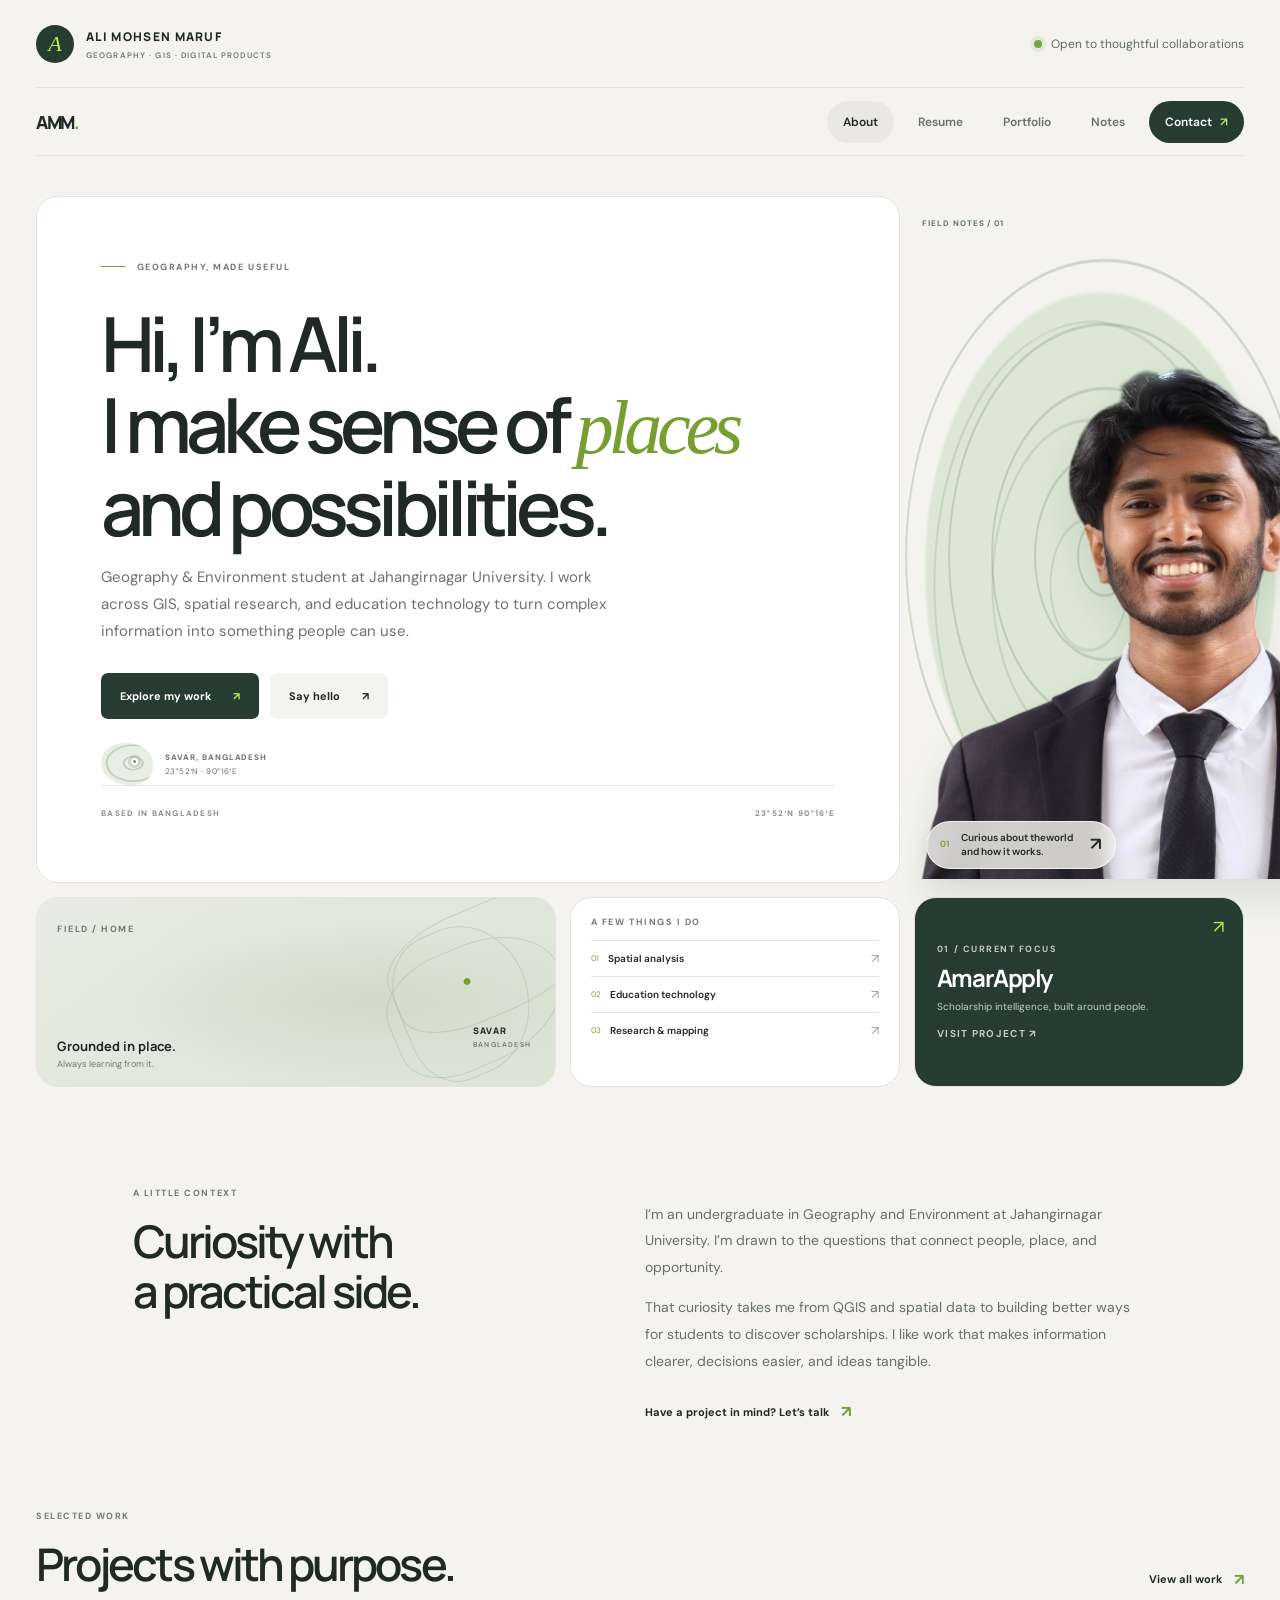
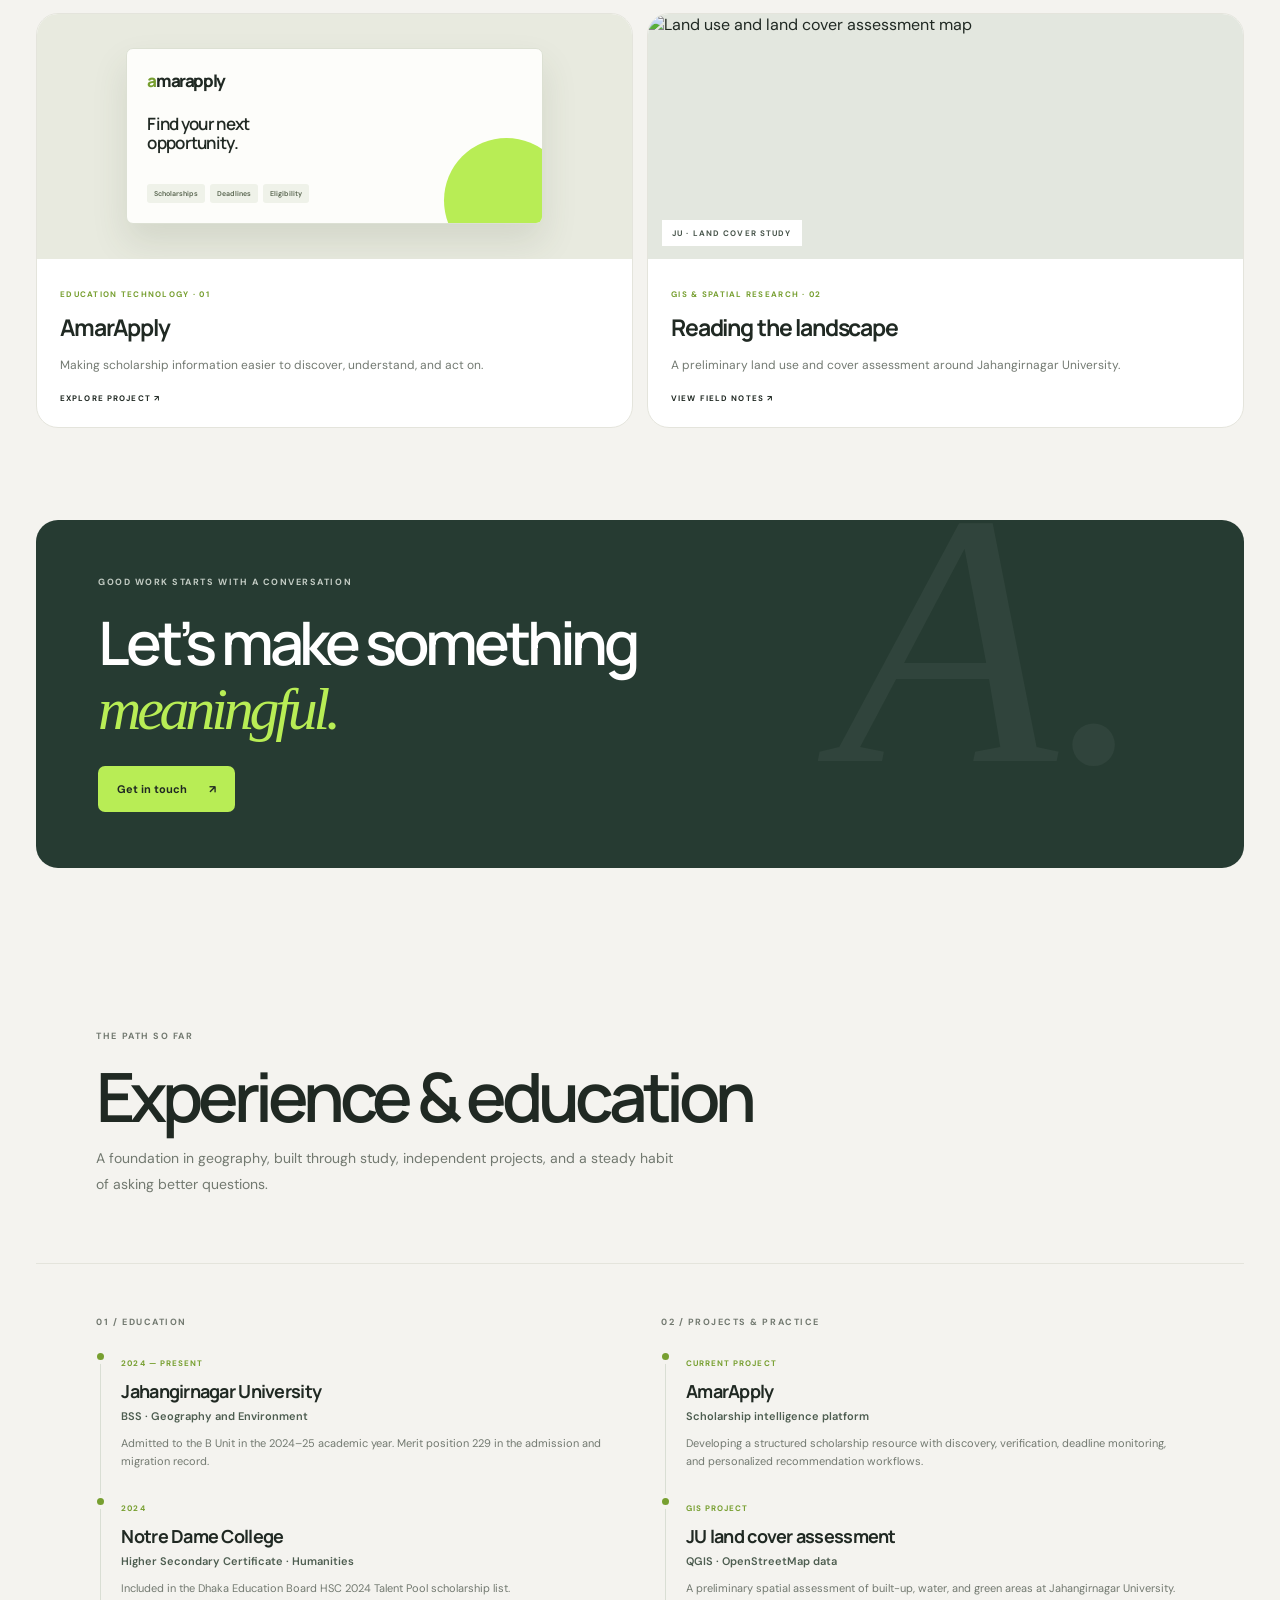
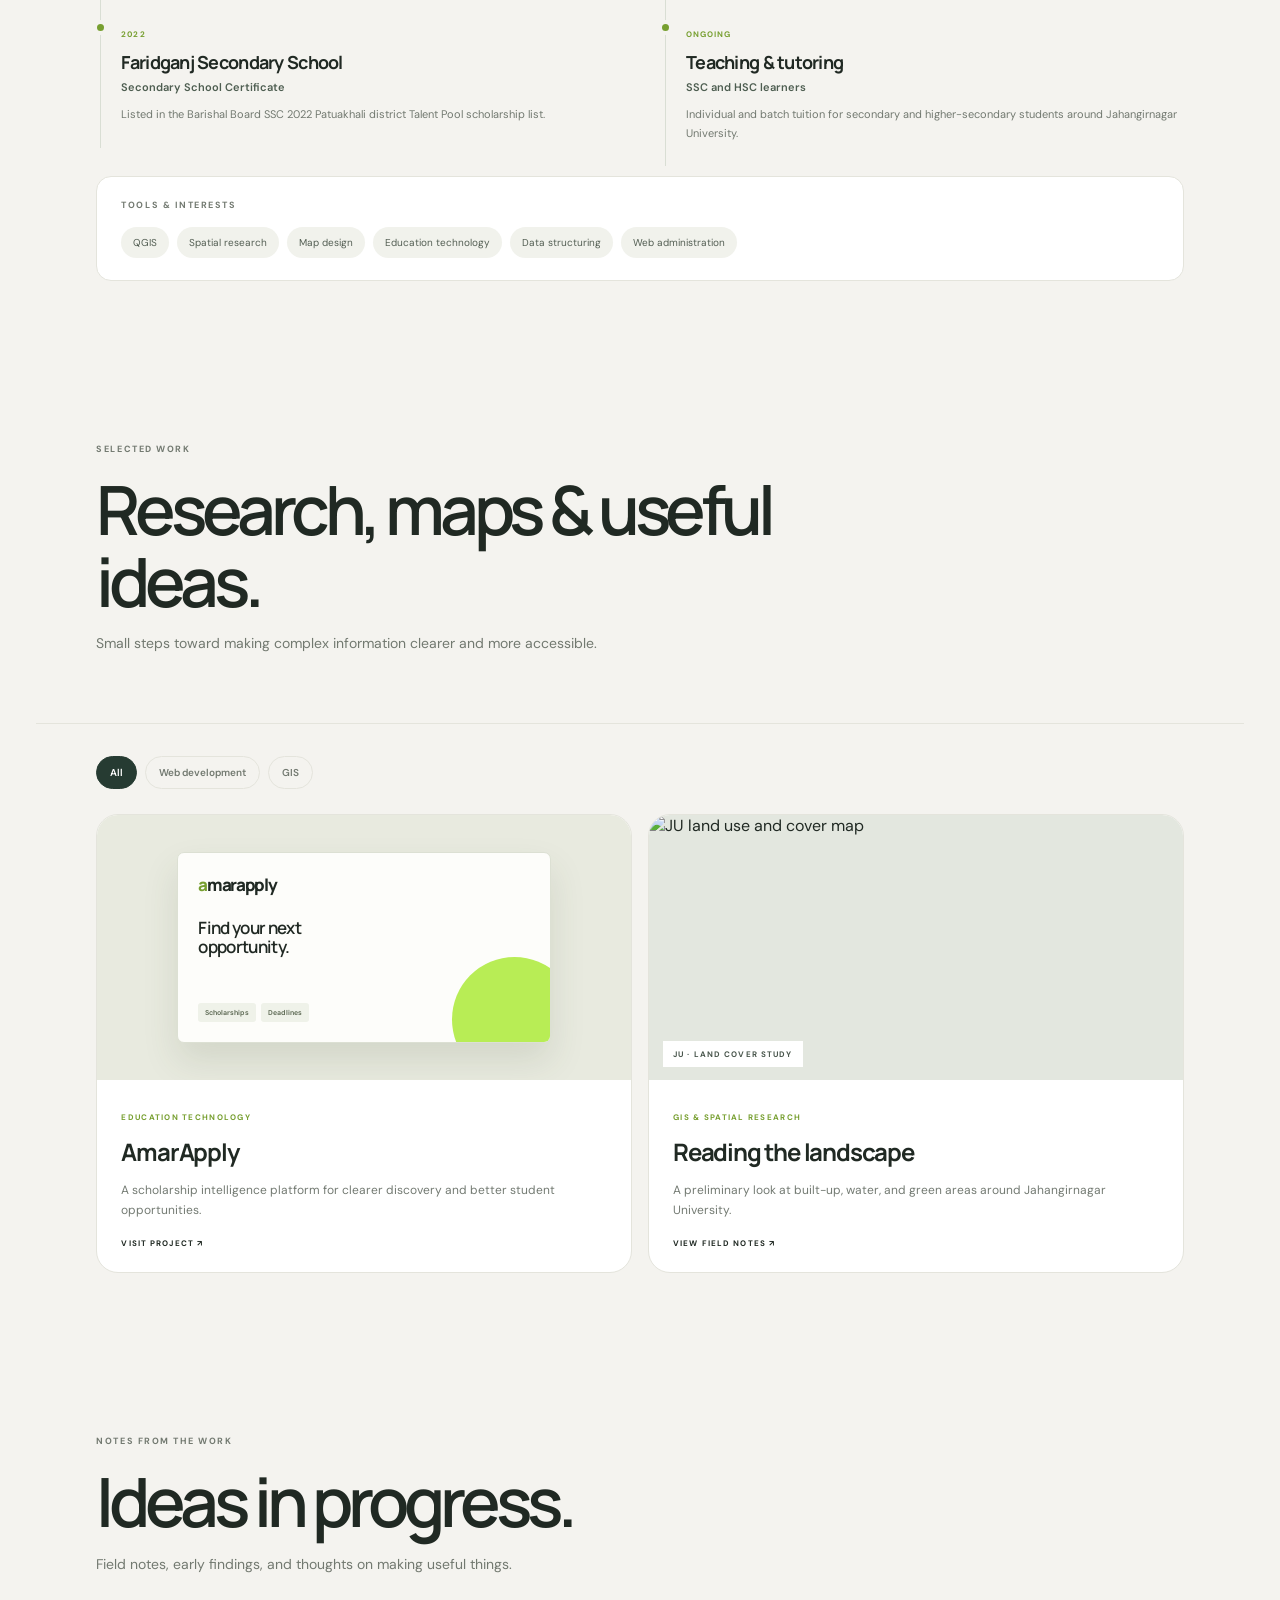
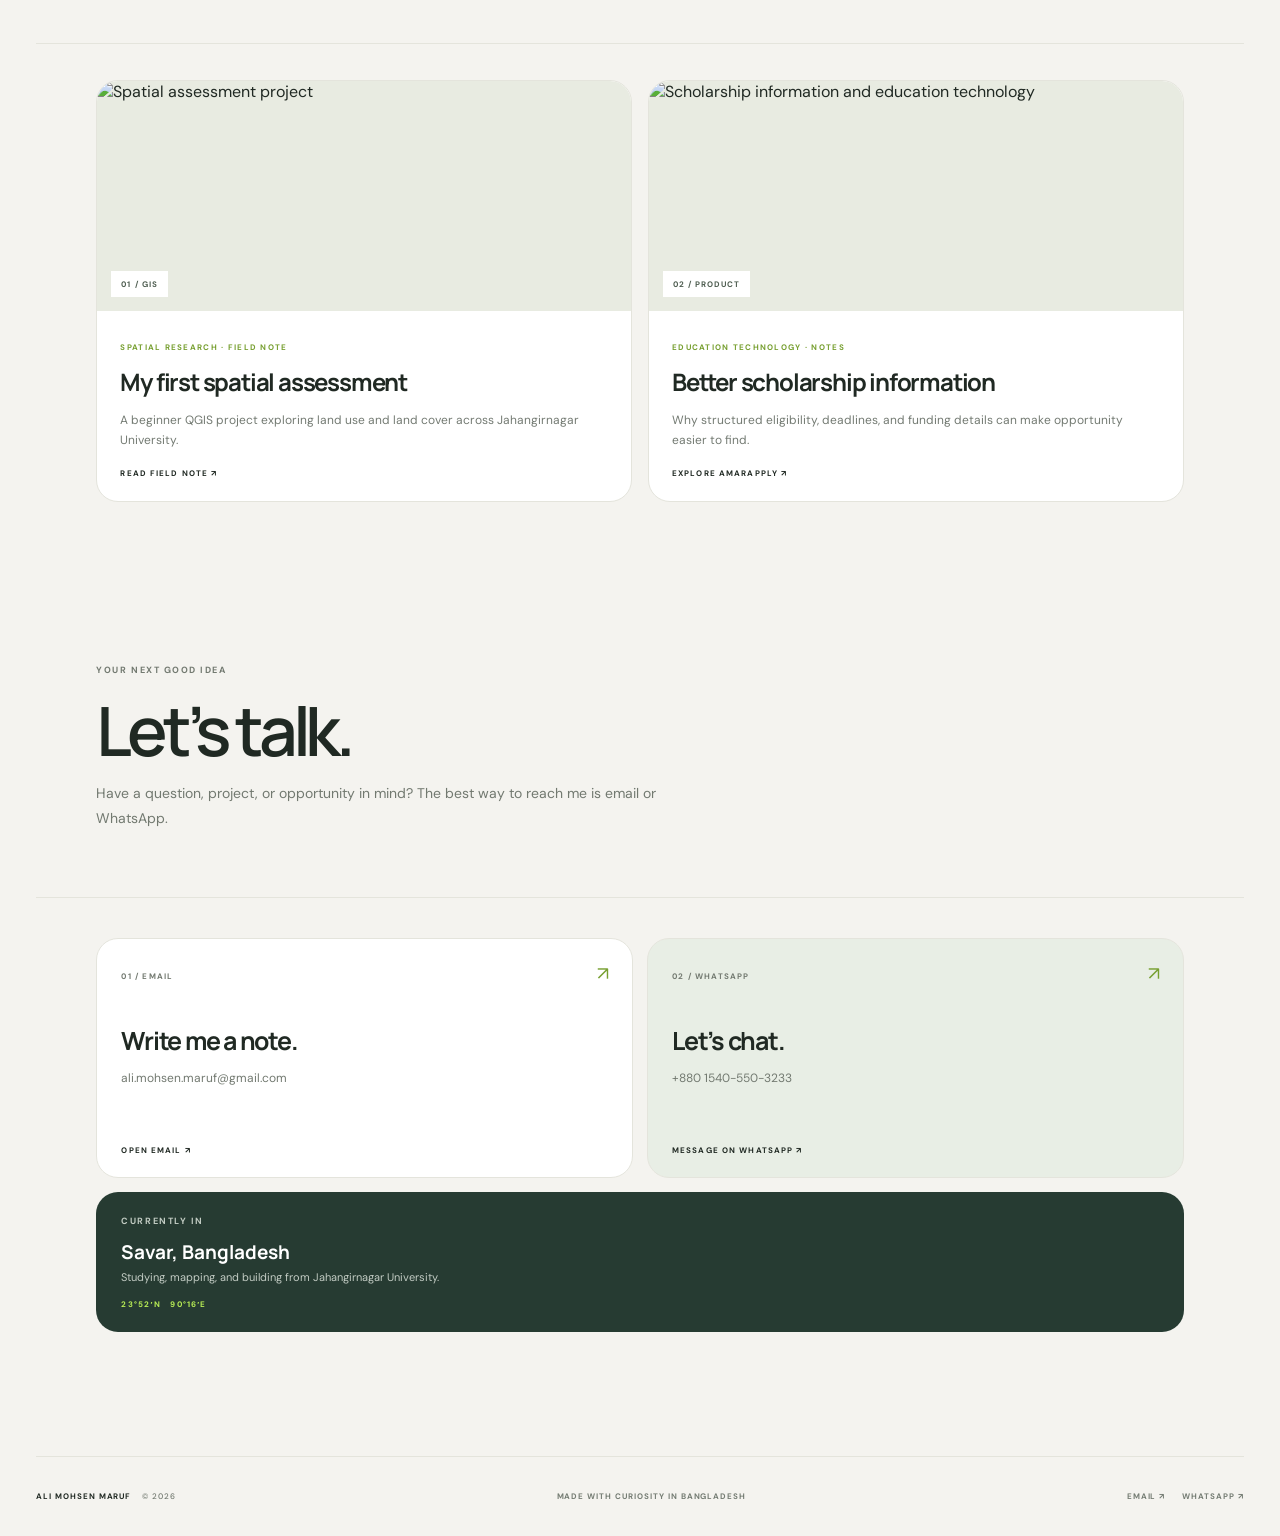
==== commit e833f17e: "The portrait now uses a new unboxed scene element, with an irregular contour backdrop and the cutout" ====
--- a/index.html
+++ b/index.html
@@ -29,7 +29,7 @@
   <link rel="preconnect" href="https://fonts.gstatic.com" crossorigin>
   <link rel="preload" as="image" href="./assets/images/avatar.png?v=hero-2" fetchpriority="high">
   <link href="https://fonts.googleapis.com/css2?family=DM+Sans:wght@400;500;600;700&family=Manrope:wght@400;500;600;700;800&display=swap" rel="stylesheet">
-  <link rel="stylesheet" href="./assets/css/style.css?v=20261119-portrait-2">
+  <link rel="stylesheet" href="./assets/css/style.css?v=20261119-portrait-3">
   <script type="application/ld+json">
   {
     "@context": "https://schema.org",
@@ -90,7 +90,7 @@
             <div class="geo-stamp"><span class="geo-stamp-map" aria-hidden="true"><i></i></span><span><b>SAVAR, BANGLADESH</b><small>23°52′N · 90°16′E</small></span></div>
             <div class="hero-meta"><span>BASED IN BANGLADESH</span><span>23°52′N 90°16′E</span></div>
           </div>
-          <div class="portrait-panel panel"><div class="portrait-top"><span>FIELD NOTES / 01</span><span>24° — 26° N</span></div><img src="./assets/images/avatar.png?v=hero-2" alt="Ali Mohsen Maruf, Geography and GIS student" width="1264" height="1144" fetchpriority="high" decoding="async"><div class="portrait-caption"><span class="caption-index">01</span><span>Curious about the<br>world and how it works.</span><span class="caption-arrow">↗</span></div></div>
+          <div class="portrait-scene"><div class="portrait-top"><span>FIELD NOTES / 01</span><span>24° — 26° N</span></div><img src="./assets/images/avatar.png?v=hero-2" alt="Ali Mohsen Maruf, Geography and GIS student" width="1264" height="1144" fetchpriority="high" decoding="async"><div class="portrait-caption"><span class="caption-index">01</span><span>Curious about the<br>world and how it works.</span><span class="caption-arrow">↗</span></div></div>
           <a class="bento-card focus-card" href="https://scholarships.amarapply.com" target="_blank" rel="noopener"><span class="card-index">01 / CURRENT FOCUS</span><span class="focus-icon">↗</span><strong>AmarApply</strong><span>Scholarship intelligence, built around people.</span><span class="card-link">VISIT PROJECT <b>↗</b></span></a>
           <div class="bento-card location-card"><span class="card-index">FIELD / HOME</span><div class="map-art" aria-hidden="true"><span class="map-contour contour-a"></span><span class="map-contour contour-b"></span><span class="map-contour contour-c"></span><span class="map-pin">●</span><span class="map-label">SAVAR<br><small>BANGLADESH</small></span></div><div class="location-foot"><strong>Grounded in place.</strong><span>Always learning from it.</span></div></div>
           <div class="bento-card disciplines-card"><span class="card-index">A FEW THINGS I DO</span><div class="discipline"><span>01</span><strong>Spatial analysis</strong><i>↗</i></div><div class="discipline"><span>02</span><strong>Education technology</strong><i>↗</i></div><div class="discipline"><span>03</span><strong>Research &amp; mapping</strong><i>↗</i></div></div>
@@ -110,6 +110,6 @@
     </main>
     <footer class="site-footer"><a href="#about">ALI MOHSEN MARUF <span>© 2026</span></a><span>MADE WITH CURIOSITY IN BANGLADESH</span><div><a href="mailto:ali.mohsen.maruf@gmail.com" aria-label="Email">EMAIL ↗</a><a href="https://wa.me/8801540553233" target="_blank" rel="noopener">WHATSAPP ↗</a></div></footer>
   </div>
-  <script src="./assets/js/script.js?v=20261119-portrait-2"></script>
+  <script src="./assets/js/script.js?v=20261119-portrait-3"></script>
 </body>
 </html>
--- a/assets/css/style.css
+++ b/assets/css/style.css
@@ -1,8 +1,8 @@
 :root{--paper:#f4f3ef;--white:#fff;--ink:#202923;--muted:#727970;--line:#e4e4dc;--accent:#b8ed55;--accent-deep:#779f30;--forest:#263b32;--serif:Georgia,'Times New Roman',serif;--sans:'DM Sans',Arial,sans-serif;--display:'Manrope','DM Sans',sans-serif;--radius:22px;--shadow:0 18px 50px rgba(36,48,39,.07)}
-*{box-sizing:border-box}html{scroll-behavior:smooth}body{margin:0;min-width:320px;background:var(--paper);color:var(--ink);font-family:var(--sans);-webkit-font-smoothing:antialiased}button,a{-webkit-tap-highlight-color:transparent}a{color:inherit;text-decoration:none}button{font:inherit}.site-shell{width:min(1240px,calc(100% - 72px));margin:auto}.topbar{height:88px;display:flex;justify-content:space-between;align-items:center;border-bottom:1px solid var(--line)}.wordmark{display:flex;align-items:center;gap:12px;font:800 12px var(--display);letter-spacing:.11em}.wordmark-mark{display:grid;place-items:center;width:38px;height:38px;background:var(--forest);color:var(--accent);border-radius:50%;font:italic 22px var(--serif);letter-spacing:0}.wordmark small{display:block;margin-top:5px;color:var(--muted);font:600 8px var(--sans);letter-spacing:.14em}.availability{display:flex;align-items:center;gap:9px;color:#606a61;font-size:12px}.availability span{width:8px;height:8px;background:#70a749;border-radius:50%;box-shadow:0 0 0 4px #70a74920}.navbar{height:68px;display:flex;align-items:center;justify-content:space-between;border-bottom:1px solid var(--line);position:sticky;top:0;background:rgba(244,243,239,.94);backdrop-filter:blur(16px);z-index:20}.nav-brand{font:800 18px var(--display);letter-spacing:-.07em}.nav-brand span{color:var(--accent-deep)}.navbar-list{height:100%;display:flex;align-items:center;gap:8px;margin:0;padding:0;list-style:none}.navbar-link{height:42px;padding:0 16px;border:0;border-radius:30px;color:#697169;background:transparent;font-size:12px;font-weight:600;cursor:pointer;transition:all .2s}.navbar-link:hover,.navbar-link.active{color:var(--ink);background:#e9e9e1}.nav-contact{background:var(--forest);color:white!important}.nav-contact span{color:var(--accent);margin-left:8px}.nav-contact:hover,.nav-contact.active{background:#385043;color:white!important}.main-content{min-height:640px}article{display:none;padding:40px 0 84px}article.active{display:block;animation:appear .4s ease both}@keyframes appear{from{opacity:0;transform:translateY(8px)}to{opacity:1;transform:translateY(0)}}.hero-grid{display:grid;grid-template-columns:1.26fr .8fr .8fr;grid-template-rows:minmax(355px,auto) 190px 190px;gap:14px}.panel,.bento-card{position:relative;overflow:hidden;border:1px solid var(--line);border-radius:var(--radius);background:var(--white)}.hero-copy{grid-column:1/3;grid-row:1/3;padding:clamp(30px,5vw,68px);display:flex;flex-direction:column;align-items:flex-start}.eyebrow,.card-index{margin:0;color:var(--muted);font-size:9px;font-weight:700;letter-spacing:.17em}.eyebrow-line{display:inline-block;width:24px;height:1px;background:var(--accent-deep);vertical-align:middle;margin:0 8px 3px 0}.hero-copy h1{margin:30px 0 16px;font:600 clamp(42px,6vw,76px)/1.06 var(--display);letter-spacing:-.075em}.hero-copy h1 span{font-family:var(--serif);font-weight:400;font-style:italic;letter-spacing:-.07em;color:var(--accent-deep)}.hero-intro{max-width:530px;margin:0;color:#6d746c;font-size:15px;line-height:1.8}.hero-actions{display:flex;gap:11px;align-items:center;margin-top:28px}.button{min-height:46px;padding:0 18px;border:1px solid transparent;border-radius:7px;display:inline-flex;align-items:center;gap:22px;font-size:11px;font-weight:700;cursor:pointer;transition:transform .2s,background .2s}.button:hover{transform:translateY(-2px)}.button-primary{background:var(--forest);color:white}.button-primary span{color:var(--accent)}.button-quiet{background:#f4f4ef;color:var(--ink)}.hero-meta{width:100%;margin-top:auto;padding-top:22px;display:flex;justify-content:space-between;border-top:1px solid var(--line);color:#899087;font-size:8px;font-weight:700;letter-spacing:.16em}.portrait-panel{grid-column:3;grid-row:1/3;min-height:390px;background:#dfe7da}.portrait-panel:before{position:absolute;content:'';inset:0;background:linear-gradient(150deg,#dce6d5 0%,#c8d8c5 48%,#b7c9b5 100%)}.portrait-top{position:absolute;top:20px;left:20px;right:20px;z-index:2;display:flex;justify-content:space-between;color:#647467;font-size:8px;font-weight:700;letter-spacing:.12em}.portrait-panel img{position:absolute;z-index:1;width:74%;height:67%;object-fit:contain;object-position:center bottom;left:13%;bottom:58px;filter:drop-shadow(0 18px 18px #47584c25)}.portrait-orbit{position:absolute;z-index:0;border:1px solid #879a8460;border-radius:50%;aspect-ratio:1}.orbit-one{width:95%;left:2.5%;top:13%}.orbit-two{width:72%;left:14%;top:26%}.portrait-caption{position:absolute;z-index:2;bottom:0;left:0;right:0;height:62px;padding:0 18px;display:flex;align-items:center;gap:12px;background:#ffffffb8;backdrop-filter:blur(8px);font-size:10px;font-weight:600;line-height:1.4}.caption-index{font-size:9px;color:var(--accent-deep)}.caption-arrow{margin-left:auto;font-size:18px}.focus-card{grid-column:3;grid-row:3;background:var(--forest);color:white;padding:20px 22px;display:flex;flex-direction:column;justify-content:center;gap:6px}.focus-card .card-index{color:#c2cabe}.focus-card strong{font:700 24px var(--display);letter-spacing:-.06em}.focus-card>span:not(.card-index):not(.focus-icon){font-size:10px;color:#c5cec6}.focus-icon{position:absolute;right:19px;top:17px;color:var(--accent);font-size:18px}.card-link{margin-top:8px;color:var(--accent);font-size:8px;font-weight:700;letter-spacing:.13em}.location-card{grid-column:1;grid-row:3;padding:18px 20px;background:#e8ebe1}.map-art{position:absolute;inset:0;overflow:hidden;background:radial-gradient(ellipse at 65% 55%,#d0dbc8 0,transparent 58%),linear-gradient(145deg,#e8ebe1,#dce4d6)}.map-contour{position:absolute;display:block;border:1px solid #9eae9865;border-radius:45% 55% 62% 38%;transform:rotate(-23deg)}.contour-a{width:220px;height:110px;top:4px;right:-50px}.contour-b{width:180px;height:120px;top:46px;right:-12px}.contour-c{width:130px;height:150px;top:28px;right:26px}.map-pin{position:absolute;top:72px;right:83px;color:var(--accent-deep);text-shadow:0 0 0 5px #fff}.map-label{position:absolute;top:126px;right:24px;font:800 9px var(--display);letter-spacing:.13em}.map-label small{font:600 7px var(--sans);color:var(--muted)}.location-card>.card-index,.location-foot{position:relative;z-index:1}.location-foot{position:absolute;bottom:16px;left:20px;display:flex;flex-direction:column;gap:3px}.location-foot strong{font:700 13px var(--display)}.location-foot span{color:var(--muted);font-size:9px}.disciplines-card{grid-column:2;grid-row:3;padding:18px 20px}.disciplines-card>.card-index{display:block;margin-bottom:12px}.discipline{height:36px;display:flex;align-items:center;gap:9px;border-top:1px solid var(--line)}.discipline>span{color:var(--accent-deep);font-size:8px}.discipline strong{font-size:10px;font-weight:600}.discipline i{font-style:normal;margin-left:auto;color:#a0a79f;font-size:13px}.section-block{padding-top:100px}.intro-block{display:grid;grid-template-columns:.9fr 1.1fr;gap:10%;padding-left:8%;padding-right:8%}.section-heading h2,.section-title-row h2{font:600 clamp(30px,4vw,45px)/1.12 var(--display);letter-spacing:-.065em;margin:17px 0}.intro-content{padding-top:14px}.intro-content p{color:#677068;font-size:14px;line-height:1.9;margin:0 0 14px}.text-link{display:inline-flex;align-items:center;gap:12px;margin-top:13px;padding:0;border:0;background:none;color:var(--ink);font-size:11px;font-weight:700;cursor:pointer}.text-link span{color:var(--accent-deep);font-size:16px}.selected-work{padding-top:88px}.section-title-row{display:flex;justify-content:space-between;align-items:end;margin-bottom:23px}.section-title-row h2{margin-bottom:0}.work-grid{display:grid;grid-template-columns:1fr 1fr;gap:14px}.work-card{display:block;background:white;border:1px solid var(--line);border-radius:var(--radius);overflow:hidden;transition:transform .25s,box-shadow .25s}.work-card:hover,.project-card:hover,.note-card:hover{transform:translateY(-4px);box-shadow:var(--shadow)}.work-art{height:245px;position:relative;overflow:hidden}.amar-art{background:#e8eadf;display:grid;place-items:center}.art-window{position:relative;display:flex;flex-direction:column;width:70%;height:72%;padding:20px;background:#fdfdfa;border:1px solid #dce0d3;border-radius:7px;box-shadow:0 18px 35px #3c4e3020;overflow:hidden}.art-window>b{font:800 17px var(--display);letter-spacing:-.08em}.art-window>b:first-letter{color:var(--accent-deep)}.art-window>i{margin-top:22px;font:600 17px var(--display);font-style:normal;max-width:170px;line-height:1.15;letter-spacing:-.04em}.art-pills{display:flex;gap:5px;margin-top:auto}.art-pills i{padding:5px 7px;background:#eff2e9;border-radius:3px;font:600 7px var(--sans);font-style:normal;color:#596650}.art-orb{position:absolute;width:125px;height:125px;right:-27px;bottom:-40px;border-radius:50%;background:var(--accent)}.map-project-art{background:#e3e7df}.map-project-art img{width:100%;height:100%;object-fit:cover}.map-art-label{position:absolute;bottom:13px;left:14px;padding:8px 10px;background:#fff;color:#49564c;font-size:8px;font-weight:700;letter-spacing:.14em}.work-info{padding:22px 23px 24px}.work-info>span,.project-copy>span,.note-copy>span{color:var(--accent-deep);font-size:8px;font-weight:700;letter-spacing:.16em}.work-info h3{margin:9px 0;font:700 23px var(--display);letter-spacing:-.05em}.work-info p,.project-copy p,.note-copy p{color:#737a72;font-size:12px;line-height:1.7}.work-info>b,.project-copy>b,.note-copy>b{display:block;margin-top:18px;font-size:8px;letter-spacing:.14em}.closing-banner{position:relative;overflow:hidden;margin-top:92px;padding:56px 62px;border-radius:var(--radius);background:var(--forest);color:white}.closing-banner .eyebrow{color:#c3ccc4}.closing-banner h2{position:relative;z-index:1;margin:22px 0 25px;font:600 clamp(38px,5vw,60px)/1.07 var(--display);letter-spacing:-.07em}.closing-banner h2 span{font-family:var(--serif);font-style:italic;font-weight:400;color:var(--accent)}.button-light{background:var(--accent);color:var(--ink)}.closing-decoration{position:absolute;right:8%;top:-87px;color:#ffffff0c;font:italic 360px var(--serif)}.page-heading{padding:38px 5% 52px;border-bottom:1px solid var(--line)}.page-heading h1{max-width:800px;margin:18px 0 12px;font:600 clamp(42px,6vw,68px)/1.06 var(--display);letter-spacing:-.075em}.page-heading>p:last-child{max-width:580px;color:var(--muted);font-size:14px;line-height:1.8}.resume-grid{display:grid;grid-template-columns:1fr 1fr;gap:42px;padding:52px 5% 0}.resume-section>.eyebrow{margin-bottom:22px}.resume-entry{position:relative;padding:0 0 24px 20px;margin-left:4px;border-left:1px solid #d9ded4}.resume-entry:before{content:'';position:absolute;left:-4px;top:3px;width:7px;height:7px;border-radius:50%;background:var(--accent-deep);box-shadow:0 0 0 4px var(--paper)}.entry-date{color:var(--accent-deep);font-size:8px;font-weight:700;letter-spacing:.13em}.resume-entry h2{margin:8px 0 4px;font:700 18px var(--display);letter-spacing:-.04em}.entry-subtitle{margin:0!important;color:#4d5d50!important;font-weight:600}.resume-entry p{margin:8px 0 0;color:var(--muted);font-size:11px;line-height:1.7}.skills-panel{margin:10px 5% 0;padding:22px 24px;background:#fff;border:1px solid var(--line);border-radius:15px}.skill-tags{display:flex;flex-wrap:wrap;gap:8px;margin-top:16px}.skill-tags span{padding:9px 12px;background:#f1f2ec;border-radius:99px;color:#535e53;font-size:10px}.projects{padding:32px 5% 0}.filter-list{display:flex;gap:8px;margin:0 0 25px;padding:0;list-style:none}.filter-list button{padding:9px 13px;border:1px solid var(--line);border-radius:30px;background:transparent;color:var(--muted);font-size:10px;font-weight:600;cursor:pointer}.filter-list button.active,.filter-list button:hover{border-color:var(--forest);background:var(--forest);color:white}.project-list{display:grid;grid-template-columns:repeat(2,minmax(0,1fr));gap:16px;margin:0;padding:0;list-style:none}.project-list li[hidden]{display:none}.project-card,.note-card{height:100%;display:block;overflow:hidden;background:white;border:1px solid var(--line);border-radius:var(--radius);transition:transform .25s,box-shadow .25s}.project-visual{height:265px;position:relative;overflow:hidden}.project-visual .art-window{height:72%}.project-copy{padding:24px}.project-copy h2,.note-copy h2{margin:10px 0;font:700 24px var(--display);letter-spacing:-.05em}.blog-posts-list{display:grid;grid-template-columns:1fr 1fr;gap:16px;padding:36px 5% 0}.note-image{height:230px;position:relative;background:#e8ebe1;overflow:hidden}.note-image img{width:100%;height:100%;object-fit:cover}.note-image>span{position:absolute;left:14px;bottom:14px;padding:8px 10px;background:white;color:#4e5d50;font-size:8px;font-weight:700;letter-spacing:.13em}.note-copy{padding:23px}.contact-grid{display:grid;grid-template-columns:1fr 1fr;gap:14px;padding:40px 5%}.contact-option{position:relative;min-height:240px;padding:24px;border:1px solid var(--line);border-radius:var(--radius);background:white;transition:transform .2s}.contact-option:hover{transform:translateY(-3px)}.contact-option>span{font-size:8px;font-weight:700;letter-spacing:.15em;color:var(--muted)}.contact-option>i{position:absolute;top:22px;right:23px;font-style:normal;font-size:19px;color:var(--accent-deep)}.contact-option h2{margin:39px 0 4px;font:700 25px var(--display);letter-spacing:-.05em}.contact-option p{color:var(--muted);font-size:12px}.contact-option>b{position:absolute;bottom:22px;left:24px;font-size:8px;letter-spacing:.14em}.whatsapp-option{background:#e8eee5}.contact-location{grid-column:1/3;min-height:140px;padding:23px 25px;border-radius:var(--radius);background:var(--forest);color:white;display:flex;flex-direction:column;align-items:flex-start}.contact-location .card-index{color:#c2ccc3}.contact-location strong{margin-top:12px;font:700 19px var(--display)}.contact-location p{margin:5px 0;color:#c3ccc4;font-size:11px}.location-coords{margin-top:auto;color:var(--accent);font-size:8px;font-weight:700;letter-spacing:.15em}.site-footer{min-height:80px;border-top:1px solid var(--line);display:flex;align-items:center;justify-content:space-between;gap:16px;color:#747c73;font-size:8px;font-weight:700;letter-spacing:.12em}.site-footer>a{color:var(--ink)}.site-footer>a span{margin-left:8px;color:var(--muted);font-weight:500}.site-footer div{display:flex;gap:17px}.site-footer div a:hover{color:var(--accent-deep)}:focus-visible{outline:3px solid var(--accent-deep);outline-offset:3px}::selection{background:var(--accent);color:var(--ink)}
+*{box-sizing:border-box}html{scroll-behavior:smooth}body{margin:0;min-width:320px;background:var(--paper);color:var(--ink);font-family:var(--sans);-webkit-font-smoothing:antialiased}button,a{-webkit-tap-highlight-color:transparent}a{color:inherit;text-decoration:none}button{font:inherit}.site-shell{width:min(1240px,calc(100% - 72px));margin:auto}.topbar{height:88px;display:flex;justify-content:space-between;align-items:center;border-bottom:1px solid var(--line)}.wordmark{display:flex;align-items:center;gap:12px;font:800 12px var(--display);letter-spacing:.11em}.wordmark-mark{display:grid;place-items:center;width:38px;height:38px;background:var(--forest);color:var(--accent);border-radius:50%;font:italic 22px var(--serif);letter-spacing:0}.wordmark small{display:block;margin-top:5px;color:var(--muted);font:600 8px var(--sans);letter-spacing:.14em}.availability{display:flex;align-items:center;gap:9px;color:#606a61;font-size:12px}.availability span{width:8px;height:8px;background:#70a749;border-radius:50%;box-shadow:0 0 0 4px #70a74920}.navbar{height:68px;display:flex;align-items:center;justify-content:space-between;border-bottom:1px solid var(--line);position:sticky;top:0;background:rgba(244,243,239,.94);backdrop-filter:blur(16px);z-index:20}.nav-brand{font:800 18px var(--display);letter-spacing:-.07em}.nav-brand span{color:var(--accent-deep)}.navbar-list{height:100%;display:flex;align-items:center;gap:8px;margin:0;padding:0;list-style:none}.navbar-link{height:42px;padding:0 16px;border:0;border-radius:30px;color:#697169;background:transparent;font-size:12px;font-weight:600;cursor:pointer;transition:all .2s}.navbar-link:hover,.navbar-link.active{color:var(--ink);background:#e9e9e1}.nav-contact{background:var(--forest);color:white!important}.nav-contact span{color:var(--accent);margin-left:8px}.nav-contact:hover,.nav-contact.active{background:#385043;color:white!important}.main-content{min-height:640px}article{display:none;padding:40px 0 84px}article.active{display:block;animation:appear .4s ease both}@keyframes appear{from{opacity:0;transform:translateY(8px)}to{opacity:1;transform:translateY(0)}}.hero-grid{display:grid;grid-template-columns:1.26fr .8fr .8fr;grid-template-rows:minmax(355px,auto) 190px 190px;gap:14px}.panel,.bento-card{position:relative;overflow:hidden;border:1px solid var(--line);border-radius:var(--radius);background:var(--white)}.hero-copy{grid-column:1/3;grid-row:1/3;padding:clamp(30px,5vw,68px);display:flex;flex-direction:column;align-items:flex-start}.eyebrow,.card-index{margin:0;color:var(--muted);font-size:9px;font-weight:700;letter-spacing:.17em}.eyebrow-line{display:inline-block;width:24px;height:1px;background:var(--accent-deep);vertical-align:middle;margin:0 8px 3px 0}.hero-copy h1{margin:30px 0 16px;font:600 clamp(42px,6vw,76px)/1.06 var(--display);letter-spacing:-.075em}.hero-copy h1 span{font-family:var(--serif);font-weight:400;font-style:italic;letter-spacing:-.07em;color:var(--accent-deep)}.hero-intro{max-width:530px;margin:0;color:#6d746c;font-size:15px;line-height:1.8}.hero-actions{display:flex;gap:11px;align-items:center;margin-top:28px}.button{min-height:46px;padding:0 18px;border:1px solid transparent;border-radius:7px;display:inline-flex;align-items:center;gap:22px;font-size:11px;font-weight:700;cursor:pointer;transition:transform .2s,background .2s}.button:hover{transform:translateY(-2px)}.button-primary{background:var(--forest);color:white}.button-primary span{color:var(--accent)}.button-quiet{background:#f4f4ef;color:var(--ink)}.hero-meta{width:100%;margin-top:auto;padding-top:22px;display:flex;justify-content:space-between;border-top:1px solid var(--line);color:#899087;font-size:8px;font-weight:700;letter-spacing:.16em}.portrait-scene{grid-column:3;grid-row:1/3;min-height:390px;background:#dfe7da}.portrait-scene:before{position:absolute;content:'';inset:0;background:linear-gradient(150deg,#dce6d5 0%,#c8d8c5 48%,#b7c9b5 100%)}.portrait-top{position:absolute;top:20px;left:20px;right:20px;z-index:2;display:flex;justify-content:space-between;color:#647467;font-size:8px;font-weight:700;letter-spacing:.12em}.portrait-scene img{position:absolute;z-index:1;width:74%;height:67%;object-fit:contain;object-position:center bottom;left:13%;bottom:58px;filter:drop-shadow(0 18px 18px #47584c25)}.portrait-orbit{position:absolute;z-index:0;border:1px solid #879a8460;border-radius:50%;aspect-ratio:1}.orbit-one{width:95%;left:2.5%;top:13%}.orbit-two{width:72%;left:14%;top:26%}.portrait-caption{position:absolute;z-index:2;bottom:0;left:0;right:0;height:62px;padding:0 18px;display:flex;align-items:center;gap:12px;background:#ffffffb8;backdrop-filter:blur(8px);font-size:10px;font-weight:600;line-height:1.4}.caption-index{font-size:9px;color:var(--accent-deep)}.caption-arrow{margin-left:auto;font-size:18px}.focus-card{grid-column:3;grid-row:3;background:var(--forest);color:white;padding:20px 22px;display:flex;flex-direction:column;justify-content:center;gap:6px}.focus-card .card-index{color:#c2cabe}.focus-card strong{font:700 24px var(--display);letter-spacing:-.06em}.focus-card>span:not(.card-index):not(.focus-icon){font-size:10px;color:#c5cec6}.focus-icon{position:absolute;right:19px;top:17px;color:var(--accent);font-size:18px}.card-link{margin-top:8px;color:var(--accent);font-size:8px;font-weight:700;letter-spacing:.13em}.location-card{grid-column:1;grid-row:3;padding:18px 20px;background:#e8ebe1}.map-art{position:absolute;inset:0;overflow:hidden;background:radial-gradient(ellipse at 65% 55%,#d0dbc8 0,transparent 58%),linear-gradient(145deg,#e8ebe1,#dce4d6)}.map-contour{position:absolute;display:block;border:1px solid #9eae9865;border-radius:45% 55% 62% 38%;transform:rotate(-23deg)}.contour-a{width:220px;height:110px;top:4px;right:-50px}.contour-b{width:180px;height:120px;top:46px;right:-12px}.contour-c{width:130px;height:150px;top:28px;right:26px}.map-pin{position:absolute;top:72px;right:83px;color:var(--accent-deep);text-shadow:0 0 0 5px #fff}.map-label{position:absolute;top:126px;right:24px;font:800 9px var(--display);letter-spacing:.13em}.map-label small{font:600 7px var(--sans);color:var(--muted)}.location-card>.card-index,.location-foot{position:relative;z-index:1}.location-foot{position:absolute;bottom:16px;left:20px;display:flex;flex-direction:column;gap:3px}.location-foot strong{font:700 13px var(--display)}.location-foot span{color:var(--muted);font-size:9px}.disciplines-card{grid-column:2;grid-row:3;padding:18px 20px}.disciplines-card>.card-index{display:block;margin-bottom:12px}.discipline{height:36px;display:flex;align-items:center;gap:9px;border-top:1px solid var(--line)}.discipline>span{color:var(--accent-deep);font-size:8px}.discipline strong{font-size:10px;font-weight:600}.discipline i{font-style:normal;margin-left:auto;color:#a0a79f;font-size:13px}.section-block{padding-top:100px}.intro-block{display:grid;grid-template-columns:.9fr 1.1fr;gap:10%;padding-left:8%;padding-right:8%}.section-heading h2,.section-title-row h2{font:600 clamp(30px,4vw,45px)/1.12 var(--display);letter-spacing:-.065em;margin:17px 0}.intro-content{padding-top:14px}.intro-content p{color:#677068;font-size:14px;line-height:1.9;margin:0 0 14px}.text-link{display:inline-flex;align-items:center;gap:12px;margin-top:13px;padding:0;border:0;background:none;color:var(--ink);font-size:11px;font-weight:700;cursor:pointer}.text-link span{color:var(--accent-deep);font-size:16px}.selected-work{padding-top:88px}.section-title-row{display:flex;justify-content:space-between;align-items:end;margin-bottom:23px}.section-title-row h2{margin-bottom:0}.work-grid{display:grid;grid-template-columns:1fr 1fr;gap:14px}.work-card{display:block;background:white;border:1px solid var(--line);border-radius:var(--radius);overflow:hidden;transition:transform .25s,box-shadow .25s}.work-card:hover,.project-card:hover,.note-card:hover{transform:translateY(-4px);box-shadow:var(--shadow)}.work-art{height:245px;position:relative;overflow:hidden}.amar-art{background:#e8eadf;display:grid;place-items:center}.art-window{position:relative;display:flex;flex-direction:column;width:70%;height:72%;padding:20px;background:#fdfdfa;border:1px solid #dce0d3;border-radius:7px;box-shadow:0 18px 35px #3c4e3020;overflow:hidden}.art-window>b{font:800 17px var(--display);letter-spacing:-.08em}.art-window>b:first-letter{color:var(--accent-deep)}.art-window>i{margin-top:22px;font:600 17px var(--display);font-style:normal;max-width:170px;line-height:1.15;letter-spacing:-.04em}.art-pills{display:flex;gap:5px;margin-top:auto}.art-pills i{padding:5px 7px;background:#eff2e9;border-radius:3px;font:600 7px var(--sans);font-style:normal;color:#596650}.art-orb{position:absolute;width:125px;height:125px;right:-27px;bottom:-40px;border-radius:50%;background:var(--accent)}.map-project-art{background:#e3e7df}.map-project-art img{width:100%;height:100%;object-fit:cover}.map-art-label{position:absolute;bottom:13px;left:14px;padding:8px 10px;background:#fff;color:#49564c;font-size:8px;font-weight:700;letter-spacing:.14em}.work-info{padding:22px 23px 24px}.work-info>span,.project-copy>span,.note-copy>span{color:var(--accent-deep);font-size:8px;font-weight:700;letter-spacing:.16em}.work-info h3{margin:9px 0;font:700 23px var(--display);letter-spacing:-.05em}.work-info p,.project-copy p,.note-copy p{color:#737a72;font-size:12px;line-height:1.7}.work-info>b,.project-copy>b,.note-copy>b{display:block;margin-top:18px;font-size:8px;letter-spacing:.14em}.closing-banner{position:relative;overflow:hidden;margin-top:92px;padding:56px 62px;border-radius:var(--radius);background:var(--forest);color:white}.closing-banner .eyebrow{color:#c3ccc4}.closing-banner h2{position:relative;z-index:1;margin:22px 0 25px;font:600 clamp(38px,5vw,60px)/1.07 var(--display);letter-spacing:-.07em}.closing-banner h2 span{font-family:var(--serif);font-style:italic;font-weight:400;color:var(--accent)}.button-light{background:var(--accent);color:var(--ink)}.closing-decoration{position:absolute;right:8%;top:-87px;color:#ffffff0c;font:italic 360px var(--serif)}.page-heading{padding:38px 5% 52px;border-bottom:1px solid var(--line)}.page-heading h1{max-width:800px;margin:18px 0 12px;font:600 clamp(42px,6vw,68px)/1.06 var(--display);letter-spacing:-.075em}.page-heading>p:last-child{max-width:580px;color:var(--muted);font-size:14px;line-height:1.8}.resume-grid{display:grid;grid-template-columns:1fr 1fr;gap:42px;padding:52px 5% 0}.resume-section>.eyebrow{margin-bottom:22px}.resume-entry{position:relative;padding:0 0 24px 20px;margin-left:4px;border-left:1px solid #d9ded4}.resume-entry:before{content:'';position:absolute;left:-4px;top:3px;width:7px;height:7px;border-radius:50%;background:var(--accent-deep);box-shadow:0 0 0 4px var(--paper)}.entry-date{color:var(--accent-deep);font-size:8px;font-weight:700;letter-spacing:.13em}.resume-entry h2{margin:8px 0 4px;font:700 18px var(--display);letter-spacing:-.04em}.entry-subtitle{margin:0!important;color:#4d5d50!important;font-weight:600}.resume-entry p{margin:8px 0 0;color:var(--muted);font-size:11px;line-height:1.7}.skills-panel{margin:10px 5% 0;padding:22px 24px;background:#fff;border:1px solid var(--line);border-radius:15px}.skill-tags{display:flex;flex-wrap:wrap;gap:8px;margin-top:16px}.skill-tags span{padding:9px 12px;background:#f1f2ec;border-radius:99px;color:#535e53;font-size:10px}.projects{padding:32px 5% 0}.filter-list{display:flex;gap:8px;margin:0 0 25px;padding:0;list-style:none}.filter-list button{padding:9px 13px;border:1px solid var(--line);border-radius:30px;background:transparent;color:var(--muted);font-size:10px;font-weight:600;cursor:pointer}.filter-list button.active,.filter-list button:hover{border-color:var(--forest);background:var(--forest);color:white}.project-list{display:grid;grid-template-columns:repeat(2,minmax(0,1fr));gap:16px;margin:0;padding:0;list-style:none}.project-list li[hidden]{display:none}.project-card,.note-card{height:100%;display:block;overflow:hidden;background:white;border:1px solid var(--line);border-radius:var(--radius);transition:transform .25s,box-shadow .25s}.project-visual{height:265px;position:relative;overflow:hidden}.project-visual .art-window{height:72%}.project-copy{padding:24px}.project-copy h2,.note-copy h2{margin:10px 0;font:700 24px var(--display);letter-spacing:-.05em}.blog-posts-list{display:grid;grid-template-columns:1fr 1fr;gap:16px;padding:36px 5% 0}.note-image{height:230px;position:relative;background:#e8ebe1;overflow:hidden}.note-image img{width:100%;height:100%;object-fit:cover}.note-image>span{position:absolute;left:14px;bottom:14px;padding:8px 10px;background:white;color:#4e5d50;font-size:8px;font-weight:700;letter-spacing:.13em}.note-copy{padding:23px}.contact-grid{display:grid;grid-template-columns:1fr 1fr;gap:14px;padding:40px 5%}.contact-option{position:relative;min-height:240px;padding:24px;border:1px solid var(--line);border-radius:var(--radius);background:white;transition:transform .2s}.contact-option:hover{transform:translateY(-3px)}.contact-option>span{font-size:8px;font-weight:700;letter-spacing:.15em;color:var(--muted)}.contact-option>i{position:absolute;top:22px;right:23px;font-style:normal;font-size:19px;color:var(--accent-deep)}.contact-option h2{margin:39px 0 4px;font:700 25px var(--display);letter-spacing:-.05em}.contact-option p{color:var(--muted);font-size:12px}.contact-option>b{position:absolute;bottom:22px;left:24px;font-size:8px;letter-spacing:.14em}.whatsapp-option{background:#e8eee5}.contact-location{grid-column:1/3;min-height:140px;padding:23px 25px;border-radius:var(--radius);background:var(--forest);color:white;display:flex;flex-direction:column;align-items:flex-start}.contact-location .card-index{color:#c2ccc3}.contact-location strong{margin-top:12px;font:700 19px var(--display)}.contact-location p{margin:5px 0;color:#c3ccc4;font-size:11px}.location-coords{margin-top:auto;color:var(--accent);font-size:8px;font-weight:700;letter-spacing:.15em}.site-footer{min-height:80px;border-top:1px solid var(--line);display:flex;align-items:center;justify-content:space-between;gap:16px;color:#747c73;font-size:8px;font-weight:700;letter-spacing:.12em}.site-footer>a{color:var(--ink)}.site-footer>a span{margin-left:8px;color:var(--muted);font-weight:500}.site-footer div{display:flex;gap:17px}.site-footer div a:hover{color:var(--accent-deep)}:focus-visible{outline:3px solid var(--accent-deep);outline-offset:3px}::selection{background:var(--accent);color:var(--ink)}
 @media(min-width:1500px){.site-shell{width:min(1320px,calc(100% - 96px))}.hero-grid{grid-template-rows:minmax(400px,auto) 205px 205px}}
-@media(max-width:900px){.site-shell{width:calc(100% - 40px)}.hero-grid{grid-template-columns:1fr 1fr;grid-template-rows:minmax(360px,auto) 190px 190px}.hero-copy{grid-column:1/3;grid-row:1}.portrait-panel{grid-column:2;grid-row:2/4}.focus-card{grid-column:1;grid-row:2}.location-card{grid-column:1;grid-row:3}.disciplines-card{display:none}.hero-copy h1{font-size:clamp(46px,8vw,68px)}.intro-block{padding-left:3%;padding-right:3%;gap:7%}.section-block{padding-top:75px}}
-@media(max-width:600px){.site-shell{width:calc(100% - 28px)}.topbar{height:70px}.wordmark{font-size:10px}.wordmark-mark{width:33px;height:33px}.availability{font-size:0}.availability span{width:9px;height:9px}.navbar{height:58px}.nav-brand{font-size:16px}.navbar-list{gap:0}.navbar-link{height:36px;padding:0 9px;font-size:10px}.nav-contact{padding:0 11px}.main-content{min-height:450px}article{padding:22px 0 55px}.hero-grid{grid-template-columns:1fr 1fr;grid-template-rows:auto 168px 168px;gap:9px}.hero-copy{grid-column:1/3;grid-row:1;padding:27px 23px;min-height:420px}.hero-copy h1{margin:25px 0 14px;font-size:clamp(43px,12vw,60px)}.hero-intro{font-size:12px;line-height:1.75}.hero-actions{margin-top:20px;flex-wrap:wrap}.button{min-height:42px;padding:0 13px;gap:12px;font-size:10px}.hero-meta{padding-top:15px;font-size:7px}.portrait-panel{grid-column:2;grid-row:2/4;min-height:345px}.portrait-panel img{width:94%;left:3%;height:65%}.portrait-top{top:13px;left:13px;right:13px;font-size:6px}.portrait-caption{height:52px;padding:0 12px;font-size:8px}.focus-card{grid-column:1;grid-row:2;padding:15px}.focus-card strong{font-size:20px}.focus-card>span:not(.card-index):not(.focus-icon){font-size:9px}.focus-card .card-index,.location-card>.card-index{font-size:7px}.location-card{grid-column:1;grid-row:3;padding:14px}.location-foot{left:14px;bottom:12px}.location-foot strong{font-size:11px}.location-foot span{font-size:8px}.map-label{right:12px}.map-pin{right:58px}.section-block{padding-top:62px}.intro-block{grid-template-columns:1fr;gap:12px;padding-left:3%;padding-right:3%}.section-heading h2,.section-title-row h2{font-size:34px}.intro-content{padding-top:0}.intro-content p{font-size:12px}.selected-work{padding-top:60px}.section-title-row{align-items:flex-start;gap:10px}.section-title-row .text-link{font-size:9px;white-space:nowrap;margin-top:24px}.work-grid{grid-template-columns:1fr;gap:11px}.work-art{height:210px}.work-info{padding:18px}.closing-banner{margin-top:60px;padding:36px 24px}.closing-banner h2{font-size:42px}.closing-decoration{right:-30px;top:-25px;font-size:230px}.page-heading{padding:25px 2% 28px}.page-heading h1{font-size:43px}.page-heading>p:last-child{font-size:12px}.resume-grid{grid-template-columns:1fr;gap:26px;padding:32px 2% 0}.skills-panel{margin:0 2%;padding:18px}.projects{padding:24px 2% 0}.filter-list{gap:5px;flex-wrap:wrap}.filter-list button{font-size:9px;padding:8px 11px}.project-list,.blog-posts-list{grid-template-columns:1fr}.project-visual{height:220px}.blog-posts-list{padding:25px 2% 0;gap:12px}.note-image{height:200px}.contact-grid{grid-template-columns:1fr;padding:28px 2%;gap:10px}.contact-option{min-height:200px}.contact-location{grid-column:auto;min-height:145px}.site-footer{padding:20px 0;align-items:flex-start;flex-direction:column;font-size:7px}.site-footer div{gap:20px} }
+@media(max-width:900px){.site-shell{width:calc(100% - 40px)}.hero-grid{grid-template-columns:1fr 1fr;grid-template-rows:minmax(360px,auto) 190px 190px}.hero-copy{grid-column:1/3;grid-row:1}.portrait-scene{grid-column:2;grid-row:2/4}.focus-card{grid-column:1;grid-row:2}.location-card{grid-column:1;grid-row:3}.disciplines-card{display:none}.hero-copy h1{font-size:clamp(46px,8vw,68px)}.intro-block{padding-left:3%;padding-right:3%;gap:7%}.section-block{padding-top:75px}}
+@media(max-width:600px){.site-shell{width:calc(100% - 28px)}.topbar{height:70px}.wordmark{font-size:10px}.wordmark-mark{width:33px;height:33px}.availability{font-size:0}.availability span{width:9px;height:9px}.navbar{height:58px}.nav-brand{font-size:16px}.navbar-list{gap:0}.navbar-link{height:36px;padding:0 9px;font-size:10px}.nav-contact{padding:0 11px}.main-content{min-height:450px}article{padding:22px 0 55px}.hero-grid{grid-template-columns:1fr 1fr;grid-template-rows:auto 168px 168px;gap:9px}.hero-copy{grid-column:1/3;grid-row:1;padding:27px 23px;min-height:420px}.hero-copy h1{margin:25px 0 14px;font-size:clamp(43px,12vw,60px)}.hero-intro{font-size:12px;line-height:1.75}.hero-actions{margin-top:20px;flex-wrap:wrap}.button{min-height:42px;padding:0 13px;gap:12px;font-size:10px}.hero-meta{padding-top:15px;font-size:7px}.portrait-scene{grid-column:2;grid-row:2/4;min-height:345px}.portrait-scene img{width:94%;left:3%;height:65%}.portrait-top{top:13px;left:13px;right:13px;font-size:6px}.portrait-caption{height:52px;padding:0 12px;font-size:8px}.focus-card{grid-column:1;grid-row:2;padding:15px}.focus-card strong{font-size:20px}.focus-card>span:not(.card-index):not(.focus-icon){font-size:9px}.focus-card .card-index,.location-card>.card-index{font-size:7px}.location-card{grid-column:1;grid-row:3;padding:14px}.location-foot{left:14px;bottom:12px}.location-foot strong{font-size:11px}.location-foot span{font-size:8px}.map-label{right:12px}.map-pin{right:58px}.section-block{padding-top:62px}.intro-block{grid-template-columns:1fr;gap:12px;padding-left:3%;padding-right:3%}.section-heading h2,.section-title-row h2{font-size:34px}.intro-content{padding-top:0}.intro-content p{font-size:12px}.selected-work{padding-top:60px}.section-title-row{align-items:flex-start;gap:10px}.section-title-row .text-link{font-size:9px;white-space:nowrap;margin-top:24px}.work-grid{grid-template-columns:1fr;gap:11px}.work-art{height:210px}.work-info{padding:18px}.closing-banner{margin-top:60px;padding:36px 24px}.closing-banner h2{font-size:42px}.closing-decoration{right:-30px;top:-25px;font-size:230px}.page-heading{padding:25px 2% 28px}.page-heading h1{font-size:43px}.page-heading>p:last-child{font-size:12px}.resume-grid{grid-template-columns:1fr;gap:26px;padding:32px 2% 0}.skills-panel{margin:0 2%;padding:18px}.projects{padding:24px 2% 0}.filter-list{gap:5px;flex-wrap:wrap}.filter-list button{font-size:9px;padding:8px 11px}.project-list,.blog-posts-list{grid-template-columns:1fr}.project-visual{height:220px}.blog-posts-list{padding:25px 2% 0;gap:12px}.note-image{height:200px}.contact-grid{grid-template-columns:1fr;padding:28px 2%;gap:10px}.contact-option{min-height:200px}.contact-location{grid-column:auto;min-height:145px}.site-footer{padding:20px 0;align-items:flex-start;flex-direction:column;font-size:7px}.site-footer div{gap:20px} }
 @media(prefers-reduced-motion:reduce){*,*::before,*::after{scroll-behavior:auto!important;animation-duration:.01ms!important;transition-duration:.01ms!important}}
 
 /* Keep every portfolio section in the rendered document for direct links and crawlers. */
@@ -10,7 +10,7 @@
 article{display:block;scroll-margin-top:90px}
 article.active{display:block}
 
-.portrait-panel img{
+.portrait-scene img{
   width:100%;
   height:calc(100% - 72px);
   left:0;
@@ -20,11 +20,11 @@
   opacity:1;
   transform:none;
 }
-.portrait-panel img.is-loading{
+.portrait-scene img.is-loading{
   opacity:0;
   transform:translateY(24px) scale(.97);
 }
-.portrait-panel img.is-visible{
+.portrait-scene img.is-visible{
   animation:portrait-arrive .85s cubic-bezier(.2,.75,.25,1) both;
 }
 @keyframes portrait-arrive{
@@ -32,13 +32,14 @@
   to{opacity:1;transform:translateY(0) scale(1);filter:drop-shadow(0 18px 18px #47584c25)}
 }
 @media(max-width:600px){
-  .portrait-panel img{height:calc(100% - 58px);bottom:52px;object-position:center bottom}
+  .portrait-scene img{height:calc(100% - 58px);bottom:52px;object-position:center bottom}
 }
-@media(prefers-reduced-motion:reduce){.portrait-panel img,.portrait-panel img.is-visible{animation:none;opacity:1;transform:none}}
+@media(prefers-reduced-motion:reduce){.portrait-scene img,.portrait-scene img.is-visible{animation:none;opacity:1;transform:none}}
 
 /* Let the portrait behave like an editorial cutout, not a boxed profile card. */
 .hero-copy{z-index:1}
-.portrait-panel{
+.portrait-scene{
+  position:relative;
   z-index:2;
   overflow:visible;
   border:0;
@@ -46,7 +47,7 @@
   background:transparent;
   box-shadow:none;
 }
-.portrait-panel:before{
+.portrait-scene:before{
   inset:4% -18% 1% -10%;
   border-radius:54% 46% 59% 41% / 43% 52% 48% 57%;
   background:
@@ -54,7 +55,7 @@
     radial-gradient(ellipse at 52% 53%,#dce7d6 0 56%,transparent 57%);
   clip-path:polygon(11% 8%,79% 0,100% 24%,94% 77%,76% 100%,26% 92%,0 61%);
 }
-.portrait-panel:after{
+.portrait-scene:after{
   content:"";
   position:absolute;
   z-index:0;
@@ -63,7 +64,7 @@
   clip-path:ellipse(49% 48% at 52% 53%);
   pointer-events:none;
 }
-.portrait-panel img{
+.portrait-scene img{
   z-index:2;
   width:175%;
   height:auto;
@@ -96,10 +97,12 @@
 }
 .portrait-caption br{display:none}
 .geo-stamp{
-  position:absolute;
+  position:relative;
   z-index:2;
-  left:clamp(30px,5vw,68px);
-  bottom:72px;
+  left:auto;
+  bottom:auto;
+  align-self:flex-start;
+  margin:24px 0 0;
   display:flex;
   align-items:center;
   gap:12px;
@@ -130,16 +133,16 @@
 .geo-stamp b{font-size:8px;letter-spacing:.12em}
 .geo-stamp small{margin-top:4px;font-size:8px;letter-spacing:.06em}
 @media(max-width:900px){
-  .portrait-panel img{width:155%}
+  .portrait-scene img{width:155%}
 }
 @media(max-width:600px){
-  .portrait-panel{overflow:visible}
-  .portrait-panel:before{inset:8% -18% 1% -12%}
-  .portrait-panel:after{inset:20% -11% 3% -8%}
-  .portrait-panel img{width:138%;left:0;bottom:52px;height:auto}
+  .portrait-scene{overflow:visible}
+  .portrait-scene:before{inset:8% -18% 1% -12%}
+  .portrait-scene:after{inset:20% -11% 3% -8%}
+  .portrait-scene img{width:138%;left:0;bottom:52px;height:auto}
   .portrait-top{left:5px;right:-80px;top:13px;font-size:6px}
   .portrait-caption{left:0;bottom:9px;padding:7px 9px;font-size:7px}
-  .geo-stamp{left:23px;bottom:60px;gap:7px}
+  .geo-stamp{margin-top:18px;gap:7px}
   .geo-stamp-map{width:38px;height:32px}
   .geo-stamp-map i{top:11px;left:21px}
   .geo-stamp b,.geo-stamp small{font-size:6px}
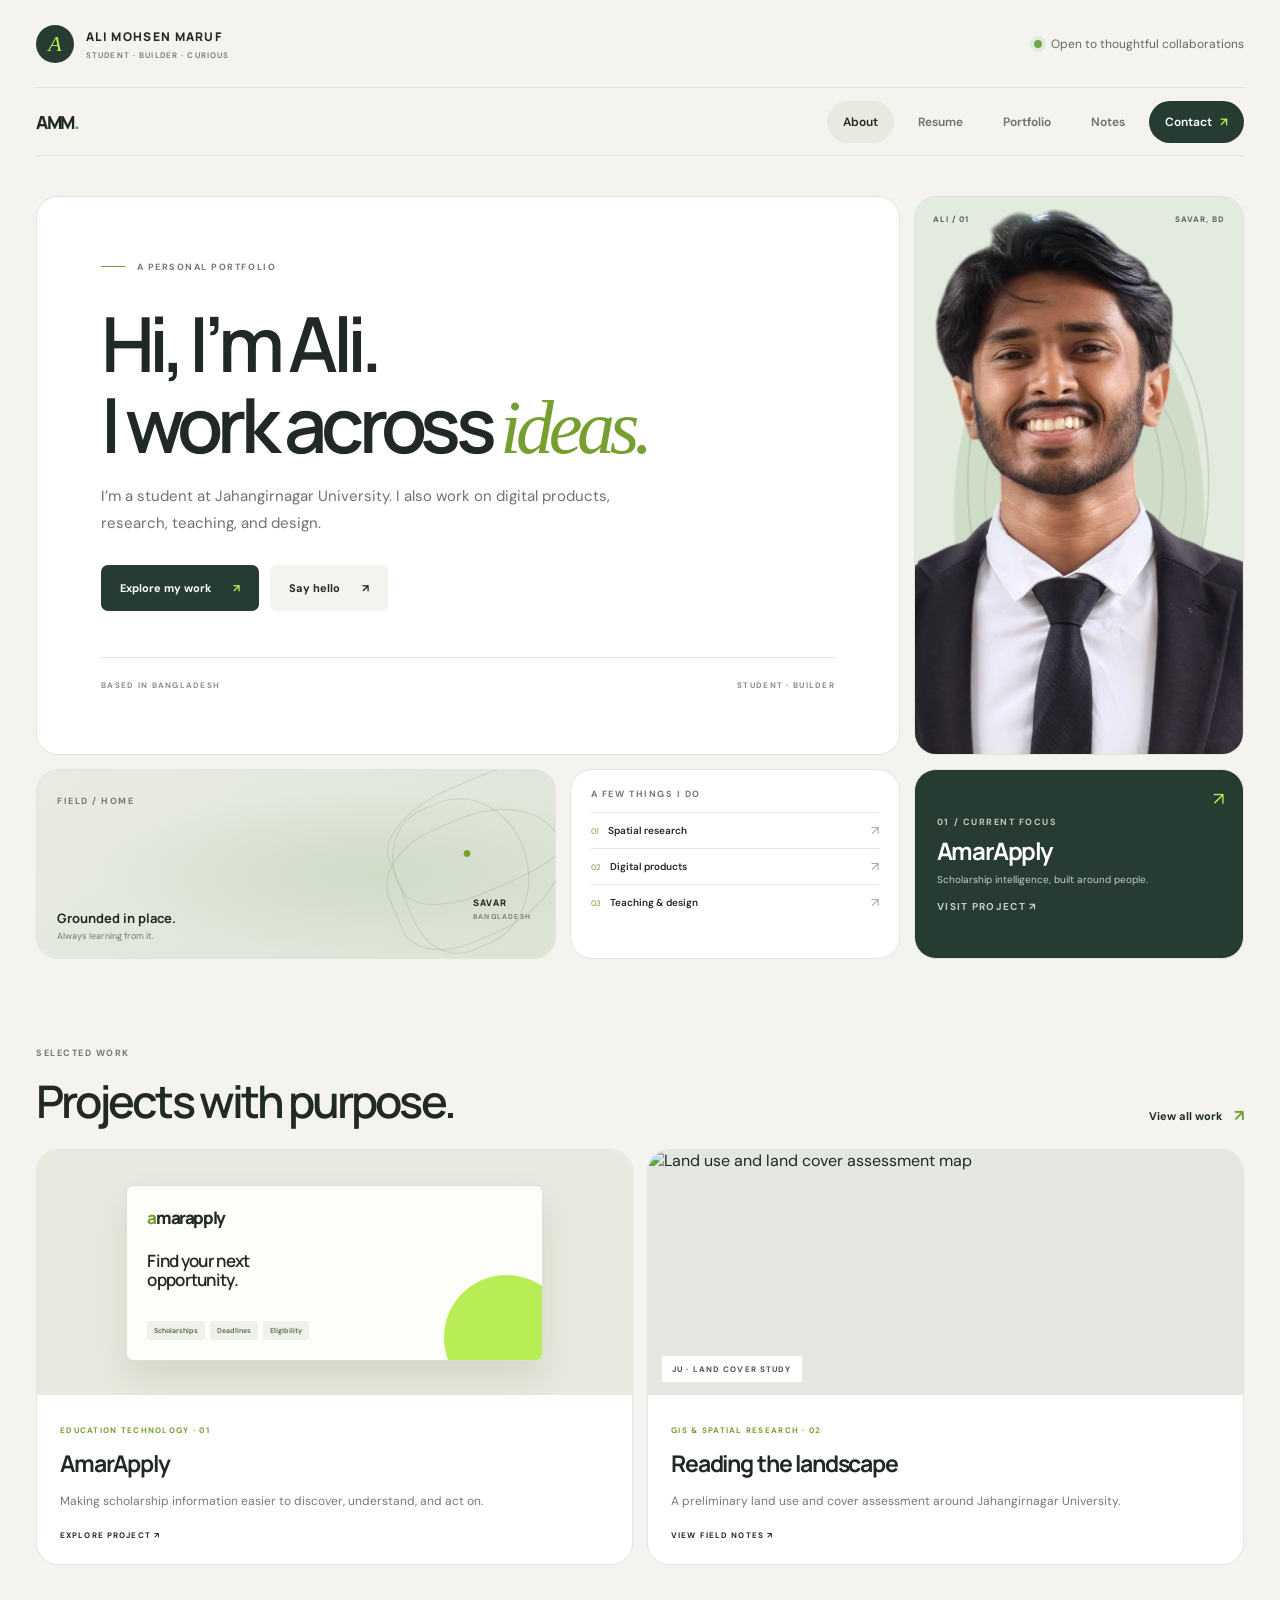
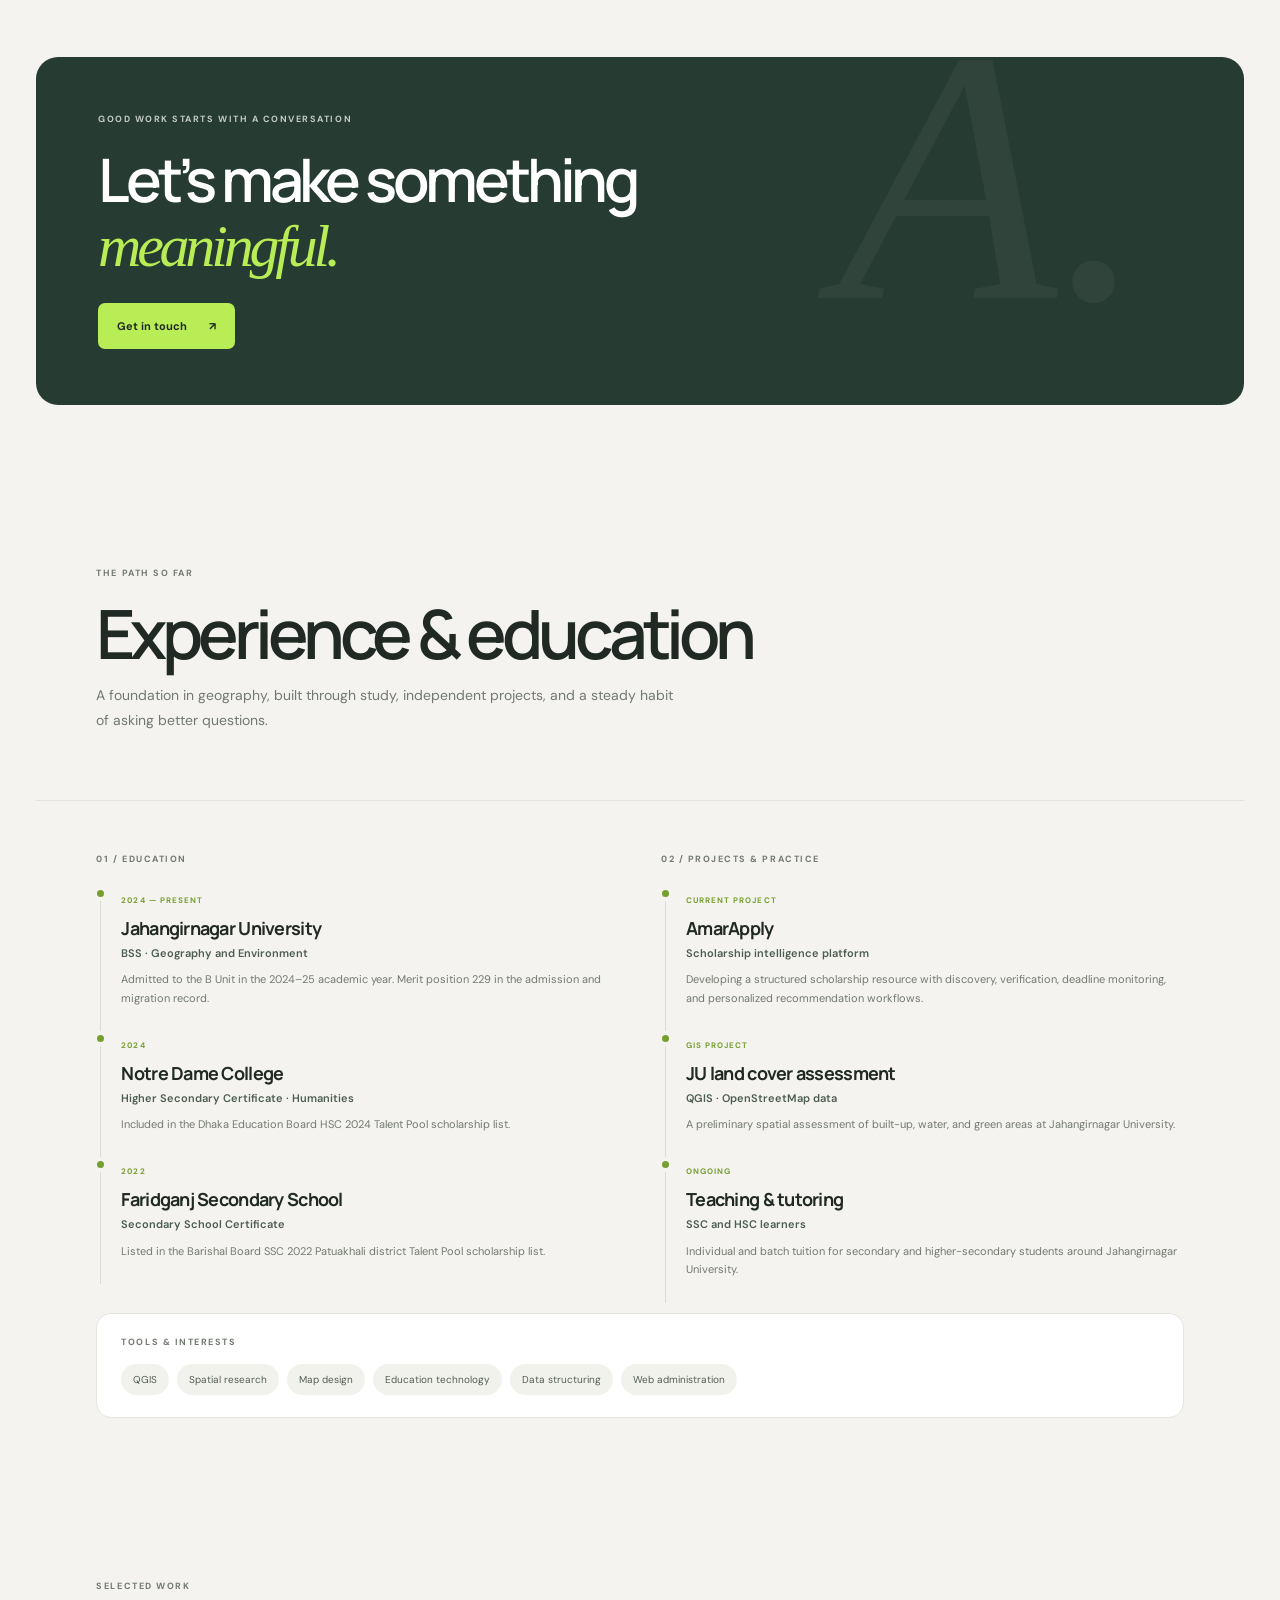
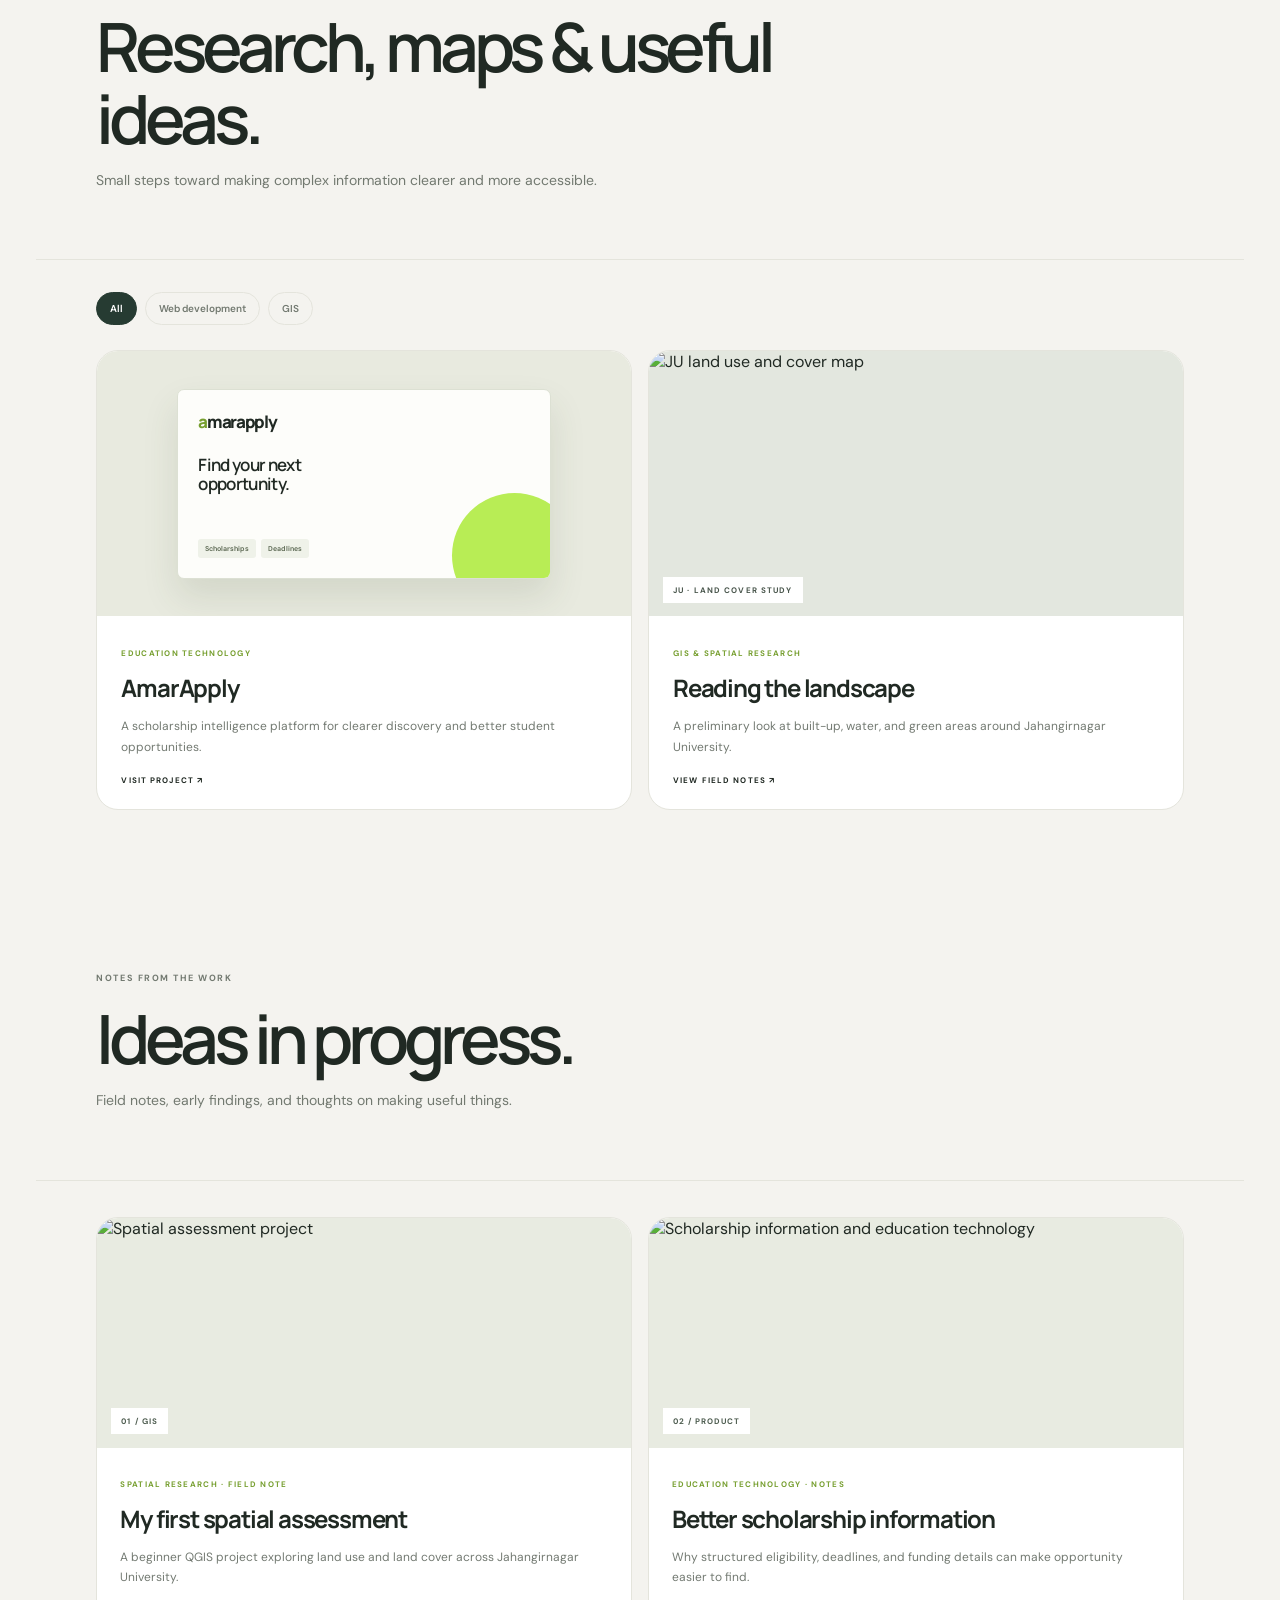
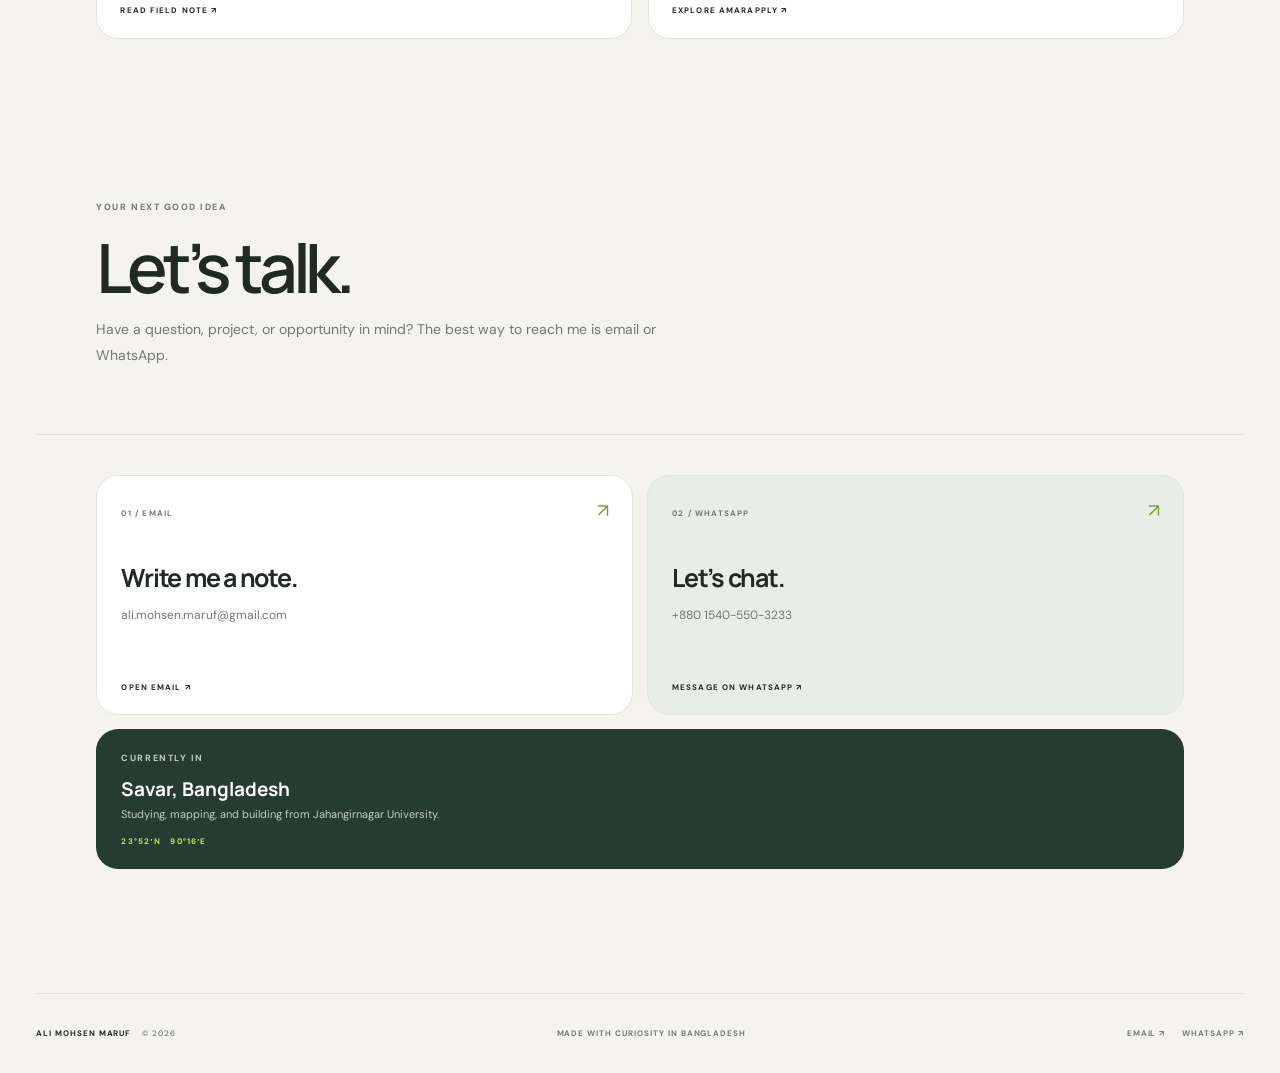
==== commit 0695bba9: "b" ====
--- a/index.html
+++ b/index.html
@@ -3,38 +3,38 @@
 <head>
   <meta charset="utf-8">
   <meta name="viewport" content="width=device-width, initial-scale=1">
-  <meta name="description" content="Ali Mohsen Maruf — Geography, GIS and education technology. Maps, research and useful digital products from Bangladesh.">
+  <meta name="description" content="Ali Mohsen Maruf is a student, researcher, and builder working across digital products, design, teaching, and spatial research in Bangladesh.">
   <meta name="theme-color" content="#f4f3ef">
   <meta name="author" content="Ali Mohsen Maruf">
   <meta name="robots" content="index, follow, max-image-preview:large">
   <link rel="canonical" href="https://alimohsenmaruf.com/">
   <meta property="og:type" content="profile">
   <meta property="og:site_name" content="Ali Mohsen Maruf">
-  <meta property="og:title" content="Ali Mohsen Maruf — Geography, GIS &amp; Digital Products">
-  <meta property="og:description" content="Geography and Environment student at Jahangirnagar University. Exploring GIS, spatial research, and education technology.">
+  <meta property="og:title" content="Ali Mohsen Maruf — Personal Portfolio">
+  <meta property="og:description" content="Student, researcher, and builder. Ali Mohsen Maruf works across digital products, design, teaching, and spatial research.">
   <meta property="og:url" content="https://alimohsenmaruf.com/">
-  <meta property="og:image" content="https://alimohsenmaruf.com/assets/images/avatar.png?v=hero-2">
-  <meta property="og:image:alt" content="Ali Mohsen Maruf, Geography and GIS student">
+  <meta property="og:image" content="https://alimohsenmaruf.com/assets/images/avatar.png?v=hero-3">
+  <meta property="og:image:alt" content="Portrait of Ali Mohsen Maruf">
   <meta property="profile:first_name" content="Ali Mohsen">
   <meta property="profile:last_name" content="Maruf">
   <meta name="twitter:card" content="summary">
-  <meta name="twitter:image" content="https://alimohsenmaruf.com/assets/images/avatar.png?v=hero-2">
-  <meta name="twitter:image:alt" content="Ali Mohsen Maruf, Geography and GIS student">
-  <meta name="twitter:title" content="Ali Mohsen Maruf — Geography, GIS &amp; Digital Products">
-  <meta name="twitter:description" content="Geography and Environment student exploring GIS, spatial research, and education technology.">
-  <title>Ali Mohsen Maruf — Geography, GIS & Digital Products</title>
+  <meta name="twitter:image" content="https://alimohsenmaruf.com/assets/images/avatar.png?v=hero-3">
+  <meta name="twitter:image:alt" content="Portrait of Ali Mohsen Maruf">
+  <meta name="twitter:title" content="Ali Mohsen Maruf — Personal Portfolio">
+  <meta name="twitter:description" content="Student, researcher, and builder working across digital products, design, teaching, and spatial research.">
+  <title>Ali Mohsen Maruf — Personal Portfolio</title>
   <link rel="icon" href="./assets/images/favicon.svg?v=1" type="image/svg+xml">
   <link rel="alternate" type="text/plain" href="/llms.txt" title="AI-readable site summary">
   <link rel="preconnect" href="https://fonts.googleapis.com">
   <link rel="preconnect" href="https://fonts.gstatic.com" crossorigin>
-  <link rel="preload" as="image" href="./assets/images/avatar.png?v=hero-2" fetchpriority="high">
+  <link rel="preload" as="image" href="./assets/images/avatar.png?v=hero-3" fetchpriority="high">
   <link href="https://fonts.googleapis.com/css2?family=DM+Sans:wght@400;500;600;700&family=Manrope:wght@400;500;600;700;800&display=swap" rel="stylesheet">
-  <link rel="stylesheet" href="./assets/css/style.css?v=20261119-portrait-3">
+  <link rel="stylesheet" href="./assets/css/style.css?v=20261119-brand-3">
   <script type="application/ld+json">
   {
     "@context": "https://schema.org",
     "@type": "ProfilePage",
-    "name": "Ali Mohsen Maruf — Geography, GIS & Digital Products",
+    "name": "Ali Mohsen Maruf — Personal Portfolio",
     "url": "https://alimohsenmaruf.com/",
     "mainEntity": {
       "@type": "Person",
@@ -42,10 +42,10 @@
       "givenName": "Ali Mohsen",
       "familyName": "Maruf",
       "url": "https://alimohsenmaruf.com/",
-      "image": "https://alimohsenmaruf.com/assets/images/avatar.png?v=hero-2",
+      "image": "https://alimohsenmaruf.com/assets/images/avatar.png?v=hero-3",
       "email": "mailto:ali.mohsen.maruf@gmail.com",
       "telephone": "+8801540553233",
-      "description": "Geography and Environment undergraduate at Jahangirnagar University, exploring GIS, spatial research, and education technology.",
+      "description": "Student, researcher, and builder working across digital products, design, teaching, and spatial research.",
       "affiliation": {
         "@type": "CollegeOrUniversity",
         "name": "Jahangirnagar University"
@@ -64,7 +64,7 @@
 <body>
   <div class="site-shell">
     <header class="topbar">
-      <a class="wordmark" href="#about" aria-label="Ali Mohsen Maruf home"><span class="wordmark-mark">A</span><span>ALI MOHSEN MARUF<small>GEOGRAPHY · GIS · DIGITAL PRODUCTS</small></span></a>
+      <a class="wordmark" href="#about" aria-label="Ali Mohsen Maruf home"><span class="wordmark-mark">A</span><span>ALI MOHSEN MARUF<small>STUDENT · BUILDER · CURIOUS</small></span></a>
       <div class="availability"><span></span> Open to thoughtful collaborations</div>
     </header>
 
@@ -83,19 +83,18 @@
       <article class="about active" data-page="about" id="about">
         <section class="hero-grid">
           <div class="hero-copy panel">
-            <p class="eyebrow"><span class="eyebrow-line"></span> GEOGRAPHY, MADE USEFUL</p>
-            <h1>Hi, I’m Ali.<br>I make sense of <span>places</span><br>and possibilities.</h1>
-            <p class="hero-intro">Geography &amp; Environment student at Jahangirnagar University. I work across GIS, spatial research, and education technology to turn complex information into something people can use.</p>
+            <p class="eyebrow"><span class="eyebrow-line"></span> A PERSONAL PORTFOLIO</p>
+            <h1>Hi, I’m Ali.<br>I work across <span>ideas.</span></h1>
+            <p class="hero-intro">I’m a student at Jahangirnagar University. I also work on digital products, research, teaching, and design.</p>
             <div class="hero-actions"><button class="button button-primary" data-jump="portfolio">Explore my work <span>↗</span></button><a class="button button-quiet" href="mailto:ali.mohsen.maruf@gmail.com">Say hello <span>↗</span></a></div>
-            <div class="geo-stamp"><span class="geo-stamp-map" aria-hidden="true"><i></i></span><span><b>SAVAR, BANGLADESH</b><small>23°52′N · 90°16′E</small></span></div>
-            <div class="hero-meta"><span>BASED IN BANGLADESH</span><span>23°52′N 90°16′E</span></div>
+            <div class="hero-meta"><span>BASED IN BANGLADESH</span><span>STUDENT · BUILDER</span></div>
           </div>
-          <div class="portrait-scene"><div class="portrait-top"><span>FIELD NOTES / 01</span><span>24° — 26° N</span></div><img src="./assets/images/avatar.png?v=hero-2" alt="Ali Mohsen Maruf, Geography and GIS student" width="1264" height="1144" fetchpriority="high" decoding="async"><div class="portrait-caption"><span class="caption-index">01</span><span>Curious about the<br>world and how it works.</span><span class="caption-arrow">↗</span></div></div>
+          <div class="portrait-scene panel"><div class="portrait-top"><span>ALI / 01</span><span>SAVAR, BD</span></div><img src="./assets/images/avatar.png?v=hero-3" alt="Ali Mohsen Maruf" width="1264" height="1144" fetchpriority="high" decoding="async"></div>
           <a class="bento-card focus-card" href="https://scholarships.amarapply.com" target="_blank" rel="noopener"><span class="card-index">01 / CURRENT FOCUS</span><span class="focus-icon">↗</span><strong>AmarApply</strong><span>Scholarship intelligence, built around people.</span><span class="card-link">VISIT PROJECT <b>↗</b></span></a>
           <div class="bento-card location-card"><span class="card-index">FIELD / HOME</span><div class="map-art" aria-hidden="true"><span class="map-contour contour-a"></span><span class="map-contour contour-b"></span><span class="map-contour contour-c"></span><span class="map-pin">●</span><span class="map-label">SAVAR<br><small>BANGLADESH</small></span></div><div class="location-foot"><strong>Grounded in place.</strong><span>Always learning from it.</span></div></div>
-          <div class="bento-card disciplines-card"><span class="card-index">A FEW THINGS I DO</span><div class="discipline"><span>01</span><strong>Spatial analysis</strong><i>↗</i></div><div class="discipline"><span>02</span><strong>Education technology</strong><i>↗</i></div><div class="discipline"><span>03</span><strong>Research &amp; mapping</strong><i>↗</i></div></div>
+          <div class="bento-card disciplines-card"><span class="card-index">A FEW THINGS I DO</span><div class="discipline"><span>01</span><strong>Spatial research</strong><i>↗</i></div><div class="discipline"><span>02</span><strong>Digital products</strong><i>↗</i></div><div class="discipline"><span>03</span><strong>Teaching &amp; design</strong><i>↗</i></div></div>
         </section>
-        <section class="section-block intro-block"><div class="section-heading"><p class="eyebrow">A LITTLE CONTEXT</p><h2>Curiosity with<br>a practical side.</h2></div><div class="intro-content"><p>I’m an undergraduate in Geography and Environment at Jahangirnagar University. I’m drawn to the questions that connect people, place, and opportunity.</p><p>That curiosity takes me from QGIS and spatial data to building better ways for students to discover scholarships. I like work that makes information clearer, decisions easier, and ideas tangible.</p><a class="text-link" href="mailto:ali.mohsen.maruf@gmail.com">Have a project in mind? Let’s talk <span>↗</span></a></div></section>
+
         <section class="section-block selected-work"><div class="section-title-row"><div><p class="eyebrow">SELECTED WORK</p><h2>Projects with purpose.</h2></div><button class="text-link" data-jump="portfolio">View all work <span>↗</span></button></div><div class="work-grid"><a class="work-card work-amar" href="https://scholarships.amarapply.com" target="_blank" rel="noopener"><div class="work-art amar-art"><span class="art-window"><b>amarapply</b><i>Find your next opportunity.</i><span class="art-pills"><i>Scholarships</i><i>Deadlines</i><i>Eligibility</i></span><span class="art-orb"></span></span></div><div class="work-info"><span>EDUCATION TECHNOLOGY · 01</span><h3>AmarApply</h3><p>Making scholarship information easier to discover, understand, and act on.</p><b>EXPLORE PROJECT ↗</b></div></a><a class="work-card work-map" href="https://www.linkedin.com/posts/alimohsenmaruf_gis-qgis-spatialanalysis-activity-7510648950807314432-EwSI" target="_blank" rel="noopener"><div class="work-art map-project-art"><img src="./assets/images/project-2.png" alt="Land use and land cover assessment map" loading="lazy"><span class="map-art-label">JU · LAND COVER STUDY</span></div><div class="work-info"><span>GIS &amp; SPATIAL RESEARCH · 02</span><h3>Reading the landscape</h3><p>A preliminary land use and cover assessment around Jahangirnagar University.</p><b>VIEW FIELD NOTES ↗</b></div></a></div></section>
         <section class="closing-banner"><p class="eyebrow">GOOD WORK STARTS WITH A CONVERSATION</p><h2>Let’s make something<br><span>meaningful.</span></h2><a class="button button-light" href="mailto:ali.mohsen.maruf@gmail.com">Get in touch <span>↗</span></a><span class="closing-decoration">A.</span></section>
       </article>
@@ -110,6 +109,6 @@
     </main>
     <footer class="site-footer"><a href="#about">ALI MOHSEN MARUF <span>© 2026</span></a><span>MADE WITH CURIOSITY IN BANGLADESH</span><div><a href="mailto:ali.mohsen.maruf@gmail.com" aria-label="Email">EMAIL ↗</a><a href="https://wa.me/8801540553233" target="_blank" rel="noopener">WHATSAPP ↗</a></div></footer>
   </div>
-  <script src="./assets/js/script.js?v=20261119-portrait-3"></script>
+  <script src="./assets/js/script.js?v=20261119-brand-1"></script>
 </body>
 </html>
--- a/assets/css/style.css
+++ b/assets/css/style.css
@@ -1,5 +1,5 @@
 :root{--paper:#f4f3ef;--white:#fff;--ink:#202923;--muted:#727970;--line:#e4e4dc;--accent:#b8ed55;--accent-deep:#779f30;--forest:#263b32;--serif:Georgia,'Times New Roman',serif;--sans:'DM Sans',Arial,sans-serif;--display:'Manrope','DM Sans',sans-serif;--radius:22px;--shadow:0 18px 50px rgba(36,48,39,.07)}
-*{box-sizing:border-box}html{scroll-behavior:smooth}body{margin:0;min-width:320px;background:var(--paper);color:var(--ink);font-family:var(--sans);-webkit-font-smoothing:antialiased}button,a{-webkit-tap-highlight-color:transparent}a{color:inherit;text-decoration:none}button{font:inherit}.site-shell{width:min(1240px,calc(100% - 72px));margin:auto}.topbar{height:88px;display:flex;justify-content:space-between;align-items:center;border-bottom:1px solid var(--line)}.wordmark{display:flex;align-items:center;gap:12px;font:800 12px var(--display);letter-spacing:.11em}.wordmark-mark{display:grid;place-items:center;width:38px;height:38px;background:var(--forest);color:var(--accent);border-radius:50%;font:italic 22px var(--serif);letter-spacing:0}.wordmark small{display:block;margin-top:5px;color:var(--muted);font:600 8px var(--sans);letter-spacing:.14em}.availability{display:flex;align-items:center;gap:9px;color:#606a61;font-size:12px}.availability span{width:8px;height:8px;background:#70a749;border-radius:50%;box-shadow:0 0 0 4px #70a74920}.navbar{height:68px;display:flex;align-items:center;justify-content:space-between;border-bottom:1px solid var(--line);position:sticky;top:0;background:rgba(244,243,239,.94);backdrop-filter:blur(16px);z-index:20}.nav-brand{font:800 18px var(--display);letter-spacing:-.07em}.nav-brand span{color:var(--accent-deep)}.navbar-list{height:100%;display:flex;align-items:center;gap:8px;margin:0;padding:0;list-style:none}.navbar-link{height:42px;padding:0 16px;border:0;border-radius:30px;color:#697169;background:transparent;font-size:12px;font-weight:600;cursor:pointer;transition:all .2s}.navbar-link:hover,.navbar-link.active{color:var(--ink);background:#e9e9e1}.nav-contact{background:var(--forest);color:white!important}.nav-contact span{color:var(--accent);margin-left:8px}.nav-contact:hover,.nav-contact.active{background:#385043;color:white!important}.main-content{min-height:640px}article{display:none;padding:40px 0 84px}article.active{display:block;animation:appear .4s ease both}@keyframes appear{from{opacity:0;transform:translateY(8px)}to{opacity:1;transform:translateY(0)}}.hero-grid{display:grid;grid-template-columns:1.26fr .8fr .8fr;grid-template-rows:minmax(355px,auto) 190px 190px;gap:14px}.panel,.bento-card{position:relative;overflow:hidden;border:1px solid var(--line);border-radius:var(--radius);background:var(--white)}.hero-copy{grid-column:1/3;grid-row:1/3;padding:clamp(30px,5vw,68px);display:flex;flex-direction:column;align-items:flex-start}.eyebrow,.card-index{margin:0;color:var(--muted);font-size:9px;font-weight:700;letter-spacing:.17em}.eyebrow-line{display:inline-block;width:24px;height:1px;background:var(--accent-deep);vertical-align:middle;margin:0 8px 3px 0}.hero-copy h1{margin:30px 0 16px;font:600 clamp(42px,6vw,76px)/1.06 var(--display);letter-spacing:-.075em}.hero-copy h1 span{font-family:var(--serif);font-weight:400;font-style:italic;letter-spacing:-.07em;color:var(--accent-deep)}.hero-intro{max-width:530px;margin:0;color:#6d746c;font-size:15px;line-height:1.8}.hero-actions{display:flex;gap:11px;align-items:center;margin-top:28px}.button{min-height:46px;padding:0 18px;border:1px solid transparent;border-radius:7px;display:inline-flex;align-items:center;gap:22px;font-size:11px;font-weight:700;cursor:pointer;transition:transform .2s,background .2s}.button:hover{transform:translateY(-2px)}.button-primary{background:var(--forest);color:white}.button-primary span{color:var(--accent)}.button-quiet{background:#f4f4ef;color:var(--ink)}.hero-meta{width:100%;margin-top:auto;padding-top:22px;display:flex;justify-content:space-between;border-top:1px solid var(--line);color:#899087;font-size:8px;font-weight:700;letter-spacing:.16em}.portrait-scene{grid-column:3;grid-row:1/3;min-height:390px;background:#dfe7da}.portrait-scene:before{position:absolute;content:'';inset:0;background:linear-gradient(150deg,#dce6d5 0%,#c8d8c5 48%,#b7c9b5 100%)}.portrait-top{position:absolute;top:20px;left:20px;right:20px;z-index:2;display:flex;justify-content:space-between;color:#647467;font-size:8px;font-weight:700;letter-spacing:.12em}.portrait-scene img{position:absolute;z-index:1;width:74%;height:67%;object-fit:contain;object-position:center bottom;left:13%;bottom:58px;filter:drop-shadow(0 18px 18px #47584c25)}.portrait-orbit{position:absolute;z-index:0;border:1px solid #879a8460;border-radius:50%;aspect-ratio:1}.orbit-one{width:95%;left:2.5%;top:13%}.orbit-two{width:72%;left:14%;top:26%}.portrait-caption{position:absolute;z-index:2;bottom:0;left:0;right:0;height:62px;padding:0 18px;display:flex;align-items:center;gap:12px;background:#ffffffb8;backdrop-filter:blur(8px);font-size:10px;font-weight:600;line-height:1.4}.caption-index{font-size:9px;color:var(--accent-deep)}.caption-arrow{margin-left:auto;font-size:18px}.focus-card{grid-column:3;grid-row:3;background:var(--forest);color:white;padding:20px 22px;display:flex;flex-direction:column;justify-content:center;gap:6px}.focus-card .card-index{color:#c2cabe}.focus-card strong{font:700 24px var(--display);letter-spacing:-.06em}.focus-card>span:not(.card-index):not(.focus-icon){font-size:10px;color:#c5cec6}.focus-icon{position:absolute;right:19px;top:17px;color:var(--accent);font-size:18px}.card-link{margin-top:8px;color:var(--accent);font-size:8px;font-weight:700;letter-spacing:.13em}.location-card{grid-column:1;grid-row:3;padding:18px 20px;background:#e8ebe1}.map-art{position:absolute;inset:0;overflow:hidden;background:radial-gradient(ellipse at 65% 55%,#d0dbc8 0,transparent 58%),linear-gradient(145deg,#e8ebe1,#dce4d6)}.map-contour{position:absolute;display:block;border:1px solid #9eae9865;border-radius:45% 55% 62% 38%;transform:rotate(-23deg)}.contour-a{width:220px;height:110px;top:4px;right:-50px}.contour-b{width:180px;height:120px;top:46px;right:-12px}.contour-c{width:130px;height:150px;top:28px;right:26px}.map-pin{position:absolute;top:72px;right:83px;color:var(--accent-deep);text-shadow:0 0 0 5px #fff}.map-label{position:absolute;top:126px;right:24px;font:800 9px var(--display);letter-spacing:.13em}.map-label small{font:600 7px var(--sans);color:var(--muted)}.location-card>.card-index,.location-foot{position:relative;z-index:1}.location-foot{position:absolute;bottom:16px;left:20px;display:flex;flex-direction:column;gap:3px}.location-foot strong{font:700 13px var(--display)}.location-foot span{color:var(--muted);font-size:9px}.disciplines-card{grid-column:2;grid-row:3;padding:18px 20px}.disciplines-card>.card-index{display:block;margin-bottom:12px}.discipline{height:36px;display:flex;align-items:center;gap:9px;border-top:1px solid var(--line)}.discipline>span{color:var(--accent-deep);font-size:8px}.discipline strong{font-size:10px;font-weight:600}.discipline i{font-style:normal;margin-left:auto;color:#a0a79f;font-size:13px}.section-block{padding-top:100px}.intro-block{display:grid;grid-template-columns:.9fr 1.1fr;gap:10%;padding-left:8%;padding-right:8%}.section-heading h2,.section-title-row h2{font:600 clamp(30px,4vw,45px)/1.12 var(--display);letter-spacing:-.065em;margin:17px 0}.intro-content{padding-top:14px}.intro-content p{color:#677068;font-size:14px;line-height:1.9;margin:0 0 14px}.text-link{display:inline-flex;align-items:center;gap:12px;margin-top:13px;padding:0;border:0;background:none;color:var(--ink);font-size:11px;font-weight:700;cursor:pointer}.text-link span{color:var(--accent-deep);font-size:16px}.selected-work{padding-top:88px}.section-title-row{display:flex;justify-content:space-between;align-items:end;margin-bottom:23px}.section-title-row h2{margin-bottom:0}.work-grid{display:grid;grid-template-columns:1fr 1fr;gap:14px}.work-card{display:block;background:white;border:1px solid var(--line);border-radius:var(--radius);overflow:hidden;transition:transform .25s,box-shadow .25s}.work-card:hover,.project-card:hover,.note-card:hover{transform:translateY(-4px);box-shadow:var(--shadow)}.work-art{height:245px;position:relative;overflow:hidden}.amar-art{background:#e8eadf;display:grid;place-items:center}.art-window{position:relative;display:flex;flex-direction:column;width:70%;height:72%;padding:20px;background:#fdfdfa;border:1px solid #dce0d3;border-radius:7px;box-shadow:0 18px 35px #3c4e3020;overflow:hidden}.art-window>b{font:800 17px var(--display);letter-spacing:-.08em}.art-window>b:first-letter{color:var(--accent-deep)}.art-window>i{margin-top:22px;font:600 17px var(--display);font-style:normal;max-width:170px;line-height:1.15;letter-spacing:-.04em}.art-pills{display:flex;gap:5px;margin-top:auto}.art-pills i{padding:5px 7px;background:#eff2e9;border-radius:3px;font:600 7px var(--sans);font-style:normal;color:#596650}.art-orb{position:absolute;width:125px;height:125px;right:-27px;bottom:-40px;border-radius:50%;background:var(--accent)}.map-project-art{background:#e3e7df}.map-project-art img{width:100%;height:100%;object-fit:cover}.map-art-label{position:absolute;bottom:13px;left:14px;padding:8px 10px;background:#fff;color:#49564c;font-size:8px;font-weight:700;letter-spacing:.14em}.work-info{padding:22px 23px 24px}.work-info>span,.project-copy>span,.note-copy>span{color:var(--accent-deep);font-size:8px;font-weight:700;letter-spacing:.16em}.work-info h3{margin:9px 0;font:700 23px var(--display);letter-spacing:-.05em}.work-info p,.project-copy p,.note-copy p{color:#737a72;font-size:12px;line-height:1.7}.work-info>b,.project-copy>b,.note-copy>b{display:block;margin-top:18px;font-size:8px;letter-spacing:.14em}.closing-banner{position:relative;overflow:hidden;margin-top:92px;padding:56px 62px;border-radius:var(--radius);background:var(--forest);color:white}.closing-banner .eyebrow{color:#c3ccc4}.closing-banner h2{position:relative;z-index:1;margin:22px 0 25px;font:600 clamp(38px,5vw,60px)/1.07 var(--display);letter-spacing:-.07em}.closing-banner h2 span{font-family:var(--serif);font-style:italic;font-weight:400;color:var(--accent)}.button-light{background:var(--accent);color:var(--ink)}.closing-decoration{position:absolute;right:8%;top:-87px;color:#ffffff0c;font:italic 360px var(--serif)}.page-heading{padding:38px 5% 52px;border-bottom:1px solid var(--line)}.page-heading h1{max-width:800px;margin:18px 0 12px;font:600 clamp(42px,6vw,68px)/1.06 var(--display);letter-spacing:-.075em}.page-heading>p:last-child{max-width:580px;color:var(--muted);font-size:14px;line-height:1.8}.resume-grid{display:grid;grid-template-columns:1fr 1fr;gap:42px;padding:52px 5% 0}.resume-section>.eyebrow{margin-bottom:22px}.resume-entry{position:relative;padding:0 0 24px 20px;margin-left:4px;border-left:1px solid #d9ded4}.resume-entry:before{content:'';position:absolute;left:-4px;top:3px;width:7px;height:7px;border-radius:50%;background:var(--accent-deep);box-shadow:0 0 0 4px var(--paper)}.entry-date{color:var(--accent-deep);font-size:8px;font-weight:700;letter-spacing:.13em}.resume-entry h2{margin:8px 0 4px;font:700 18px var(--display);letter-spacing:-.04em}.entry-subtitle{margin:0!important;color:#4d5d50!important;font-weight:600}.resume-entry p{margin:8px 0 0;color:var(--muted);font-size:11px;line-height:1.7}.skills-panel{margin:10px 5% 0;padding:22px 24px;background:#fff;border:1px solid var(--line);border-radius:15px}.skill-tags{display:flex;flex-wrap:wrap;gap:8px;margin-top:16px}.skill-tags span{padding:9px 12px;background:#f1f2ec;border-radius:99px;color:#535e53;font-size:10px}.projects{padding:32px 5% 0}.filter-list{display:flex;gap:8px;margin:0 0 25px;padding:0;list-style:none}.filter-list button{padding:9px 13px;border:1px solid var(--line);border-radius:30px;background:transparent;color:var(--muted);font-size:10px;font-weight:600;cursor:pointer}.filter-list button.active,.filter-list button:hover{border-color:var(--forest);background:var(--forest);color:white}.project-list{display:grid;grid-template-columns:repeat(2,minmax(0,1fr));gap:16px;margin:0;padding:0;list-style:none}.project-list li[hidden]{display:none}.project-card,.note-card{height:100%;display:block;overflow:hidden;background:white;border:1px solid var(--line);border-radius:var(--radius);transition:transform .25s,box-shadow .25s}.project-visual{height:265px;position:relative;overflow:hidden}.project-visual .art-window{height:72%}.project-copy{padding:24px}.project-copy h2,.note-copy h2{margin:10px 0;font:700 24px var(--display);letter-spacing:-.05em}.blog-posts-list{display:grid;grid-template-columns:1fr 1fr;gap:16px;padding:36px 5% 0}.note-image{height:230px;position:relative;background:#e8ebe1;overflow:hidden}.note-image img{width:100%;height:100%;object-fit:cover}.note-image>span{position:absolute;left:14px;bottom:14px;padding:8px 10px;background:white;color:#4e5d50;font-size:8px;font-weight:700;letter-spacing:.13em}.note-copy{padding:23px}.contact-grid{display:grid;grid-template-columns:1fr 1fr;gap:14px;padding:40px 5%}.contact-option{position:relative;min-height:240px;padding:24px;border:1px solid var(--line);border-radius:var(--radius);background:white;transition:transform .2s}.contact-option:hover{transform:translateY(-3px)}.contact-option>span{font-size:8px;font-weight:700;letter-spacing:.15em;color:var(--muted)}.contact-option>i{position:absolute;top:22px;right:23px;font-style:normal;font-size:19px;color:var(--accent-deep)}.contact-option h2{margin:39px 0 4px;font:700 25px var(--display);letter-spacing:-.05em}.contact-option p{color:var(--muted);font-size:12px}.contact-option>b{position:absolute;bottom:22px;left:24px;font-size:8px;letter-spacing:.14em}.whatsapp-option{background:#e8eee5}.contact-location{grid-column:1/3;min-height:140px;padding:23px 25px;border-radius:var(--radius);background:var(--forest);color:white;display:flex;flex-direction:column;align-items:flex-start}.contact-location .card-index{color:#c2ccc3}.contact-location strong{margin-top:12px;font:700 19px var(--display)}.contact-location p{margin:5px 0;color:#c3ccc4;font-size:11px}.location-coords{margin-top:auto;color:var(--accent);font-size:8px;font-weight:700;letter-spacing:.15em}.site-footer{min-height:80px;border-top:1px solid var(--line);display:flex;align-items:center;justify-content:space-between;gap:16px;color:#747c73;font-size:8px;font-weight:700;letter-spacing:.12em}.site-footer>a{color:var(--ink)}.site-footer>a span{margin-left:8px;color:var(--muted);font-weight:500}.site-footer div{display:flex;gap:17px}.site-footer div a:hover{color:var(--accent-deep)}:focus-visible{outline:3px solid var(--accent-deep);outline-offset:3px}::selection{background:var(--accent);color:var(--ink)}
+*{box-sizing:border-box}html{scroll-behavior:smooth}body{margin:0;min-width:320px;background:var(--paper);color:var(--ink);font-family:var(--sans);-webkit-font-smoothing:antialiased}button,a{-webkit-tap-highlight-color:transparent}a{color:inherit;text-decoration:none}button{font:inherit}.site-shell{width:min(1240px,calc(100% - 72px));margin:auto}.topbar{height:88px;display:flex;justify-content:space-between;align-items:center;border-bottom:1px solid var(--line)}.wordmark{display:flex;align-items:center;gap:12px;font:800 12px var(--display);letter-spacing:.11em}.wordmark-mark{display:grid;place-items:center;width:38px;height:38px;background:var(--forest);color:var(--accent);border-radius:50%;font:italic 22px var(--serif);letter-spacing:0}.wordmark small{display:block;margin-top:5px;color:var(--muted);font:600 8px var(--sans);letter-spacing:.14em}.availability{display:flex;align-items:center;gap:9px;color:#606a61;font-size:12px}.availability span{width:8px;height:8px;background:#70a749;border-radius:50%;box-shadow:0 0 0 4px #70a74920}.navbar{height:68px;display:flex;align-items:center;justify-content:space-between;border-bottom:1px solid var(--line);position:sticky;top:0;background:rgba(244,243,239,.94);backdrop-filter:blur(16px);z-index:20}.nav-brand{font:800 18px var(--display);letter-spacing:-.07em}.nav-brand span{color:var(--accent-deep)}.navbar-list{height:100%;display:flex;align-items:center;gap:8px;margin:0;padding:0;list-style:none}.navbar-link{height:42px;padding:0 16px;border:0;border-radius:30px;color:#697169;background:transparent;font-size:12px;font-weight:600;cursor:pointer;transition:all .2s}.navbar-link:hover,.navbar-link.active{color:var(--ink);background:#e9e9e1}.nav-contact{background:var(--forest);color:white!important}.nav-contact span{color:var(--accent);margin-left:8px}.nav-contact:hover,.nav-contact.active{background:#385043;color:white!important}.main-content{min-height:640px}article{display:none;padding:40px 0 84px}article.active{display:block;animation:appear .4s ease both}@keyframes appear{from{opacity:0;transform:translateY(8px)}to{opacity:1;transform:translateY(0)}}.hero-grid{display:grid;grid-template-columns:1.26fr .8fr .8fr;grid-template-rows:minmax(355px,auto) 190px 190px;gap:14px}.panel,.bento-card{position:relative;overflow:hidden;border:1px solid var(--line);border-radius:var(--radius);background:var(--white)}.hero-copy{grid-column:1/3;grid-row:1/3;padding:clamp(30px,5vw,68px);display:flex;flex-direction:column;align-items:flex-start}.eyebrow,.card-index{margin:0;color:var(--muted);font-size:9px;font-weight:700;letter-spacing:.17em}.eyebrow-line{display:inline-block;width:24px;height:1px;background:var(--accent-deep);vertical-align:middle;margin:0 8px 3px 0}.hero-copy h1{margin:30px 0 16px;font:600 clamp(42px,6vw,76px)/1.06 var(--display);letter-spacing:-.075em}.hero-copy h1 span{font-family:var(--serif);font-weight:400;font-style:italic;letter-spacing:-.07em;color:var(--accent-deep)}.hero-intro{max-width:530px;margin:0;color:#6d746c;font-size:15px;line-height:1.8}.hero-actions{display:flex;gap:11px;align-items:center;margin-top:28px}.button{min-height:46px;padding:0 18px;border:1px solid transparent;border-radius:7px;display:inline-flex;align-items:center;gap:22px;font-size:11px;font-weight:700;cursor:pointer;transition:transform .2s,background .2s}.button:hover{transform:translateY(-2px)}.button-primary{background:var(--forest);color:white}.button-primary span{color:var(--accent)}.button-quiet{background:#f4f4ef;color:var(--ink)}.hero-meta{width:100%;margin-top:auto;padding-top:22px;display:flex;justify-content:space-between;border-top:1px solid var(--line);color:#899087;font-size:8px;font-weight:700;letter-spacing:.16em}.portrait-caption{position:absolute;z-index:2;bottom:0;left:0;right:0;height:62px;padding:0 18px;display:flex;align-items:center;gap:12px;background:#ffffffb8;backdrop-filter:blur(8px);font-size:10px;font-weight:600;line-height:1.4}.caption-index{font-size:9px;color:var(--accent-deep)}.caption-arrow{margin-left:auto;font-size:18px}.focus-card{grid-column:3;grid-row:3;background:var(--forest);color:white;padding:20px 22px;display:flex;flex-direction:column;justify-content:center;gap:6px}.focus-card .card-index{color:#c2cabe}.focus-card strong{font:700 24px var(--display);letter-spacing:-.06em}.focus-card>span:not(.card-index):not(.focus-icon){font-size:10px;color:#c5cec6}.focus-icon{position:absolute;right:19px;top:17px;color:var(--accent);font-size:18px}.card-link{margin-top:8px;color:var(--accent);font-size:8px;font-weight:700;letter-spacing:.13em}.location-card{grid-column:1;grid-row:3;padding:18px 20px;background:#e8ebe1}.map-art{position:absolute;inset:0;overflow:hidden;background:radial-gradient(ellipse at 65% 55%,#d0dbc8 0,transparent 58%),linear-gradient(145deg,#e8ebe1,#dce4d6)}.map-contour{position:absolute;display:block;border:1px solid #9eae9865;border-radius:45% 55% 62% 38%;transform:rotate(-23deg)}.contour-a{width:220px;height:110px;top:4px;right:-50px}.contour-b{width:180px;height:120px;top:46px;right:-12px}.contour-c{width:130px;height:150px;top:28px;right:26px}.map-pin{position:absolute;top:72px;right:83px;color:var(--accent-deep);text-shadow:0 0 0 5px #fff}.map-label{position:absolute;top:126px;right:24px;font:800 9px var(--display);letter-spacing:.13em}.map-label small{font:600 7px var(--sans);color:var(--muted)}.location-card>.card-index,.location-foot{position:relative;z-index:1}.location-foot{position:absolute;bottom:16px;left:20px;display:flex;flex-direction:column;gap:3px}.location-foot strong{font:700 13px var(--display)}.location-foot span{color:var(--muted);font-size:9px}.disciplines-card{grid-column:2;grid-row:3;padding:18px 20px}.disciplines-card>.card-index{display:block;margin-bottom:12px}.discipline{height:36px;display:flex;align-items:center;gap:9px;border-top:1px solid var(--line)}.discipline>span{color:var(--accent-deep);font-size:8px}.discipline strong{font-size:10px;font-weight:600}.discipline i{font-style:normal;margin-left:auto;color:#a0a79f;font-size:13px}.section-block{padding-top:100px}.intro-block{display:grid;grid-template-columns:.9fr 1.1fr;gap:10%;padding-left:8%;padding-right:8%}.section-heading h2,.section-title-row h2{font:600 clamp(30px,4vw,45px)/1.12 var(--display);letter-spacing:-.065em;margin:17px 0}.intro-content{padding-top:14px}.intro-content p{color:#677068;font-size:14px;line-height:1.9;margin:0 0 14px}.text-link{display:inline-flex;align-items:center;gap:12px;margin-top:13px;padding:0;border:0;background:none;color:var(--ink);font-size:11px;font-weight:700;cursor:pointer}.text-link span{color:var(--accent-deep);font-size:16px}.selected-work{padding-top:88px}.section-title-row{display:flex;justify-content:space-between;align-items:end;margin-bottom:23px}.section-title-row h2{margin-bottom:0}.work-grid{display:grid;grid-template-columns:1fr 1fr;gap:14px}.work-card{display:block;background:white;border:1px solid var(--line);border-radius:var(--radius);overflow:hidden;transition:transform .25s,box-shadow .25s}.work-card:hover,.project-card:hover,.note-card:hover{transform:translateY(-4px);box-shadow:var(--shadow)}.work-art{height:245px;position:relative;overflow:hidden}.amar-art{background:#e8eadf;display:grid;place-items:center}.art-window{position:relative;display:flex;flex-direction:column;width:70%;height:72%;padding:20px;background:#fdfdfa;border:1px solid #dce0d3;border-radius:7px;box-shadow:0 18px 35px #3c4e3020;overflow:hidden}.art-window>b{font:800 17px var(--display);letter-spacing:-.08em}.art-window>b:first-letter{color:var(--accent-deep)}.art-window>i{margin-top:22px;font:600 17px var(--display);font-style:normal;max-width:170px;line-height:1.15;letter-spacing:-.04em}.art-pills{display:flex;gap:5px;margin-top:auto}.art-pills i{padding:5px 7px;background:#eff2e9;border-radius:3px;font:600 7px var(--sans);font-style:normal;color:#596650}.art-orb{position:absolute;width:125px;height:125px;right:-27px;bottom:-40px;border-radius:50%;background:var(--accent)}.map-project-art{background:#e3e7df}.map-project-art img{width:100%;height:100%;object-fit:cover}.map-art-label{position:absolute;bottom:13px;left:14px;padding:8px 10px;background:#fff;color:#49564c;font-size:8px;font-weight:700;letter-spacing:.14em}.work-info{padding:22px 23px 24px}.work-info>span,.project-copy>span,.note-copy>span{color:var(--accent-deep);font-size:8px;font-weight:700;letter-spacing:.16em}.work-info h3{margin:9px 0;font:700 23px var(--display);letter-spacing:-.05em}.work-info p,.project-copy p,.note-copy p{color:#737a72;font-size:12px;line-height:1.7}.work-info>b,.project-copy>b,.note-copy>b{display:block;margin-top:18px;font-size:8px;letter-spacing:.14em}.closing-banner{position:relative;overflow:hidden;margin-top:92px;padding:56px 62px;border-radius:var(--radius);background:var(--forest);color:white}.closing-banner .eyebrow{color:#c3ccc4}.closing-banner h2{position:relative;z-index:1;margin:22px 0 25px;font:600 clamp(38px,5vw,60px)/1.07 var(--display);letter-spacing:-.07em}.closing-banner h2 span{font-family:var(--serif);font-style:italic;font-weight:400;color:var(--accent)}.button-light{background:var(--accent);color:var(--ink)}.closing-decoration{position:absolute;right:8%;top:-87px;color:#ffffff0c;font:italic 360px var(--serif)}.page-heading{padding:38px 5% 52px;border-bottom:1px solid var(--line)}.page-heading h1{max-width:800px;margin:18px 0 12px;font:600 clamp(42px,6vw,68px)/1.06 var(--display);letter-spacing:-.075em}.page-heading>p:last-child{max-width:580px;color:var(--muted);font-size:14px;line-height:1.8}.resume-grid{display:grid;grid-template-columns:1fr 1fr;gap:42px;padding:52px 5% 0}.resume-section>.eyebrow{margin-bottom:22px}.resume-entry{position:relative;padding:0 0 24px 20px;margin-left:4px;border-left:1px solid #d9ded4}.resume-entry:before{content:'';position:absolute;left:-4px;top:3px;width:7px;height:7px;border-radius:50%;background:var(--accent-deep);box-shadow:0 0 0 4px var(--paper)}.entry-date{color:var(--accent-deep);font-size:8px;font-weight:700;letter-spacing:.13em}.resume-entry h2{margin:8px 0 4px;font:700 18px var(--display);letter-spacing:-.04em}.entry-subtitle{margin:0!important;color:#4d5d50!important;font-weight:600}.resume-entry p{margin:8px 0 0;color:var(--muted);font-size:11px;line-height:1.7}.skills-panel{margin:10px 5% 0;padding:22px 24px;background:#fff;border:1px solid var(--line);border-radius:15px}.skill-tags{display:flex;flex-wrap:wrap;gap:8px;margin-top:16px}.skill-tags span{padding:9px 12px;background:#f1f2ec;border-radius:99px;color:#535e53;font-size:10px}.projects{padding:32px 5% 0}.filter-list{display:flex;gap:8px;margin:0 0 25px;padding:0;list-style:none}.filter-list button{padding:9px 13px;border:1px solid var(--line);border-radius:30px;background:transparent;color:var(--muted);font-size:10px;font-weight:600;cursor:pointer}.filter-list button.active,.filter-list button:hover{border-color:var(--forest);background:var(--forest);color:white}.project-list{display:grid;grid-template-columns:repeat(2,minmax(0,1fr));gap:16px;margin:0;padding:0;list-style:none}.project-list li[hidden]{display:none}.project-card,.note-card{height:100%;display:block;overflow:hidden;background:white;border:1px solid var(--line);border-radius:var(--radius);transition:transform .25s,box-shadow .25s}.project-visual{height:265px;position:relative;overflow:hidden}.project-visual .art-window{height:72%}.project-copy{padding:24px}.project-copy h2,.note-copy h2{margin:10px 0;font:700 24px var(--display);letter-spacing:-.05em}.blog-posts-list{display:grid;grid-template-columns:1fr 1fr;gap:16px;padding:36px 5% 0}.note-image{height:230px;position:relative;background:#e8ebe1;overflow:hidden}.note-image img{width:100%;height:100%;object-fit:cover}.note-image>span{position:absolute;left:14px;bottom:14px;padding:8px 10px;background:white;color:#4e5d50;font-size:8px;font-weight:700;letter-spacing:.13em}.note-copy{padding:23px}.contact-grid{display:grid;grid-template-columns:1fr 1fr;gap:14px;padding:40px 5%}.contact-option{position:relative;min-height:240px;padding:24px;border:1px solid var(--line);border-radius:var(--radius);background:white;transition:transform .2s}.contact-option:hover{transform:translateY(-3px)}.contact-option>span{font-size:8px;font-weight:700;letter-spacing:.15em;color:var(--muted)}.contact-option>i{position:absolute;top:22px;right:23px;font-style:normal;font-size:19px;color:var(--accent-deep)}.contact-option h2{margin:39px 0 4px;font:700 25px var(--display);letter-spacing:-.05em}.contact-option p{color:var(--muted);font-size:12px}.contact-option>b{position:absolute;bottom:22px;left:24px;font-size:8px;letter-spacing:.14em}.whatsapp-option{background:#e8eee5}.contact-location{grid-column:1/3;min-height:140px;padding:23px 25px;border-radius:var(--radius);background:var(--forest);color:white;display:flex;flex-direction:column;align-items:flex-start}.contact-location .card-index{color:#c2ccc3}.contact-location strong{margin-top:12px;font:700 19px var(--display)}.contact-location p{margin:5px 0;color:#c3ccc4;font-size:11px}.location-coords{margin-top:auto;color:var(--accent);font-size:8px;font-weight:700;letter-spacing:.15em}.site-footer{min-height:80px;border-top:1px solid var(--line);display:flex;align-items:center;justify-content:space-between;gap:16px;color:#747c73;font-size:8px;font-weight:700;letter-spacing:.12em}.site-footer>a{color:var(--ink)}.site-footer>a span{margin-left:8px;color:var(--muted);font-weight:500}.site-footer div{display:flex;gap:17px}.site-footer div a:hover{color:var(--accent-deep)}:focus-visible{outline:3px solid var(--accent-deep);outline-offset:3px}::selection{background:var(--accent);color:var(--ink)}
 @media(min-width:1500px){.site-shell{width:min(1320px,calc(100% - 96px))}.hero-grid{grid-template-rows:minmax(400px,auto) 205px 205px}}
 @media(max-width:900px){.site-shell{width:calc(100% - 40px)}.hero-grid{grid-template-columns:1fr 1fr;grid-template-rows:minmax(360px,auto) 190px 190px}.hero-copy{grid-column:1/3;grid-row:1}.portrait-scene{grid-column:2;grid-row:2/4}.focus-card{grid-column:1;grid-row:2}.location-card{grid-column:1;grid-row:3}.disciplines-card{display:none}.hero-copy h1{font-size:clamp(46px,8vw,68px)}.intro-block{padding-left:3%;padding-right:3%;gap:7%}.section-block{padding-top:75px}}
 @media(max-width:600px){.site-shell{width:calc(100% - 28px)}.topbar{height:70px}.wordmark{font-size:10px}.wordmark-mark{width:33px;height:33px}.availability{font-size:0}.availability span{width:9px;height:9px}.navbar{height:58px}.nav-brand{font-size:16px}.navbar-list{gap:0}.navbar-link{height:36px;padding:0 9px;font-size:10px}.nav-contact{padding:0 11px}.main-content{min-height:450px}article{padding:22px 0 55px}.hero-grid{grid-template-columns:1fr 1fr;grid-template-rows:auto 168px 168px;gap:9px}.hero-copy{grid-column:1/3;grid-row:1;padding:27px 23px;min-height:420px}.hero-copy h1{margin:25px 0 14px;font-size:clamp(43px,12vw,60px)}.hero-intro{font-size:12px;line-height:1.75}.hero-actions{margin-top:20px;flex-wrap:wrap}.button{min-height:42px;padding:0 13px;gap:12px;font-size:10px}.hero-meta{padding-top:15px;font-size:7px}.portrait-scene{grid-column:2;grid-row:2/4;min-height:345px}.portrait-scene img{width:94%;left:3%;height:65%}.portrait-top{top:13px;left:13px;right:13px;font-size:6px}.portrait-caption{height:52px;padding:0 12px;font-size:8px}.focus-card{grid-column:1;grid-row:2;padding:15px}.focus-card strong{font-size:20px}.focus-card>span:not(.card-index):not(.focus-icon){font-size:9px}.focus-card .card-index,.location-card>.card-index{font-size:7px}.location-card{grid-column:1;grid-row:3;padding:14px}.location-foot{left:14px;bottom:12px}.location-foot strong{font-size:11px}.location-foot span{font-size:8px}.map-label{right:12px}.map-pin{right:58px}.section-block{padding-top:62px}.intro-block{grid-template-columns:1fr;gap:12px;padding-left:3%;padding-right:3%}.section-heading h2,.section-title-row h2{font-size:34px}.intro-content{padding-top:0}.intro-content p{font-size:12px}.selected-work{padding-top:60px}.section-title-row{align-items:flex-start;gap:10px}.section-title-row .text-link{font-size:9px;white-space:nowrap;margin-top:24px}.work-grid{grid-template-columns:1fr;gap:11px}.work-art{height:210px}.work-info{padding:18px}.closing-banner{margin-top:60px;padding:36px 24px}.closing-banner h2{font-size:42px}.closing-decoration{right:-30px;top:-25px;font-size:230px}.page-heading{padding:25px 2% 28px}.page-heading h1{font-size:43px}.page-heading>p:last-child{font-size:12px}.resume-grid{grid-template-columns:1fr;gap:26px;padding:32px 2% 0}.skills-panel{margin:0 2%;padding:18px}.projects{padding:24px 2% 0}.filter-list{gap:5px;flex-wrap:wrap}.filter-list button{font-size:9px;padding:8px 11px}.project-list,.blog-posts-list{grid-template-columns:1fr}.project-visual{height:220px}.blog-posts-list{padding:25px 2% 0;gap:12px}.note-image{height:200px}.contact-grid{grid-template-columns:1fr;padding:28px 2%;gap:10px}.contact-option{min-height:200px}.contact-location{grid-column:auto;min-height:145px}.site-footer{padding:20px 0;align-items:flex-start;flex-direction:column;font-size:7px}.site-footer div{gap:20px} }
@@ -10,140 +10,87 @@
 article{display:block;scroll-margin-top:90px}
 article.active{display:block}
 
-.portrait-scene img{
-  width:100%;
-  height:calc(100% - 72px);
-  left:0;
-  bottom:66px;
-  object-fit:cover;
-  object-position:center bottom;
-  opacity:1;
-  transform:none;
-}
-.portrait-scene img.is-loading{
-  opacity:0;
-  transform:translateY(24px) scale(.97);
-}
-.portrait-scene img.is-visible{
-  animation:portrait-arrive .85s cubic-bezier(.2,.75,.25,1) both;
-}
-@keyframes portrait-arrive{
-  from{opacity:0;transform:translateY(24px) scale(.97);filter:blur(5px)}
-  to{opacity:1;transform:translateY(0) scale(1);filter:drop-shadow(0 18px 18px #47584c25)}
-}
-@media(max-width:600px){
-  .portrait-scene img{height:calc(100% - 58px);bottom:52px;object-position:center bottom}
-}
-@media(prefers-reduced-motion:reduce){.portrait-scene img,.portrait-scene img.is-visible{animation:none;opacity:1;transform:none}}
 
-/* Let the portrait behave like an editorial cutout, not a boxed profile card. */
+/* Keep the portrait as a featured tile in the bento hero. */
 .hero-copy{z-index:1}
 .portrait-scene{
   position:relative;
   z-index:2;
-  overflow:visible;
-  border:0;
-  border-radius:0;
-  background:transparent;
+  grid-column:3;
+  grid-row:1/3;
+  min-height:390px;
+  overflow:hidden;
+  border:1px solid #dfe5dc;
+  border-radius:var(--radius);
+  background:#e3ebdf;
   box-shadow:none;
 }
 .portrait-scene:before{
-  inset:4% -18% 1% -10%;
-  border-radius:54% 46% 59% 41% / 43% 52% 48% 57%;
+  content:"";
+  position:absolute;
+  z-index:0;
+  inset:8% 3% 0 3%;
+  border-radius:56% 44% 46% 54% / 42% 49% 51% 58%;
   background:
-    repeating-radial-gradient(ellipse at 53% 51%,transparent 0 25px,#78916e4a 26px 27px,transparent 28px 43px),
-    radial-gradient(ellipse at 52% 53%,#dce7d6 0 56%,transparent 57%);
-  clip-path:polygon(11% 8%,79% 0,100% 24%,94% 77%,76% 100%,26% 92%,0 61%);
+    repeating-radial-gradient(ellipse at 53% 47%,transparent 0 27px,#74896f35 28px 29px,transparent 30px 46px),
+    radial-gradient(ellipse at 50% 53%,#cfddc8 0 57%,transparent 58%);
+  clip-path:polygon(12% 8%,82% 0,100% 25%,92% 78%,73% 100%,25% 91%,0 58%);
 }
 .portrait-scene:after{
   content:"";
   position:absolute;
   z-index:0;
-  inset:14% -5% 4% 1%;
-  background:repeating-radial-gradient(ellipse at 50% 52%,transparent 0 37px,#78916e35 38px 39px,transparent 40px 58px);
-  clip-path:ellipse(49% 48% at 52% 53%);
+  inset:15% 1% 5%;
+  background:repeating-radial-gradient(ellipse at 52% 48%,transparent 0 39px,#82977b28 40px 41px,transparent 42px 60px);
+  clip-path:ellipse(49% 48% at 52% 51%);
   pointer-events:none;
 }
 .portrait-scene img{
-  z-index:2;
-  width:175%;
-  height:auto;
+  position:absolute;
+  z-index:1;
+  width:100%;
+  height:100%;
   max-width:none;
   left:0;
-  bottom:4px;
-  object-fit:contain;
-  object-position:center bottom;
+  bottom:0;
+  object-fit:cover;
+  object-position:50% 27%;
+  opacity:1;
+  transform:none;
+  filter:none;
+  transition:transform .65s cubic-bezier(.2,.7,.2,1);
+}
+.portrait-scene:hover img{transform:scale(1.025)}
+.portrait-scene img.is-loading{opacity:0;transform:translateY(16px) scale(.985)}
+.portrait-scene img.is-visible{animation:portrait-arrive .7s cubic-bezier(.2,.75,.25,1) both}
+@keyframes portrait-arrive{
+  from{opacity:0;transform:translateY(16px) scale(.985);filter:blur(3px)}
+  to{opacity:1;transform:translateY(0) scale(1);filter:none}
 }
 .portrait-top{
-  left:8px;
-  right:-110px;
-  top:22px;
-  z-index:3;
+  position:absolute;
+  z-index:2;
+  top:17px;
+  left:18px;
+  right:18px;
+  display:flex;
+  justify-content:space-between;
+  color:#536453;
+  font-size:8px;
+  font-weight:700;
+  letter-spacing:.13em;
 }
-.portrait-caption{
-  z-index:3;
-  left:12px;
-  right:auto;
-  bottom:14px;
-  width:max-content;
-  max-width:190px;
-  height:auto;
-  padding:9px 13px;
-  border:1px solid #ffffffb8;
-  border-radius:99px;
-  background:#f4f3efcf;
-  color:var(--ink);
-  box-shadow:0 5px 18px #23372b12;
-}
-.portrait-caption br{display:none}
-.geo-stamp{
-  position:relative;
-  z-index:2;
-  left:auto;
-  bottom:auto;
-  align-self:flex-start;
-  margin:24px 0 0;
-  display:flex;
-  align-items:center;
-  gap:12px;
-  color:#697367;
-}
-.geo-stamp-map{
-  position:relative;
-  width:52px;
-  height:42px;
-  overflow:hidden;
-  border-radius:48% 52% 43% 57%;
-  background:
-    repeating-radial-gradient(ellipse at 62% 48%,transparent 0 8px,#71896a55 9px 10px,transparent 11px 17px),
-    #e8eee3;
-}
-.geo-stamp-map i{
-  position:absolute;
-  top:15px;
-  left:30px;
-  width:7px;
-  height:7px;
-  border:2px solid #fff;
-  border-radius:50%;
-  background:var(--accent-deep);
-  box-shadow:0 0 0 3px #78916e44;
-}
-.geo-stamp b,.geo-stamp small{display:block}
-.geo-stamp b{font-size:8px;letter-spacing:.12em}
-.geo-stamp small{margin-top:4px;font-size:8px;letter-spacing:.06em}
 @media(max-width:900px){
-  .portrait-scene img{width:155%}
+  .portrait-scene{grid-column:2;grid-row:2/4;min-height:345px}
+  .portrait-scene img{object-position:50% 25%}
 }
 @media(max-width:600px){
-  .portrait-scene{overflow:visible}
-  .portrait-scene:before{inset:8% -18% 1% -12%}
-  .portrait-scene:after{inset:20% -11% 3% -8%}
-  .portrait-scene img{width:138%;left:0;bottom:52px;height:auto}
-  .portrait-top{left:5px;right:-80px;top:13px;font-size:6px}
-  .portrait-caption{left:0;bottom:9px;padding:7px 9px;font-size:7px}
-  .geo-stamp{margin-top:18px;gap:7px}
-  .geo-stamp-map{width:38px;height:32px}
-  .geo-stamp-map i{top:11px;left:21px}
-  .geo-stamp b,.geo-stamp small{font-size:6px}
+  .portrait-scene{grid-column:2;grid-row:2/4;min-height:345px}
+  .portrait-scene:before{inset:9% 1% 0}
+  .portrait-scene:after{inset:17% 0 4%}
+  .portrait-scene img{width:100%;height:100%;object-position:50% 24%}
+  .portrait-top{top:12px;left:12px;right:12px;font-size:6px}
 }
+@media(prefers-reduced-motion:reduce){
+  .portrait-scene img,.portrait-scene img.is-visible{animation:none;opacity:1;transform:none;transition:none}
+}
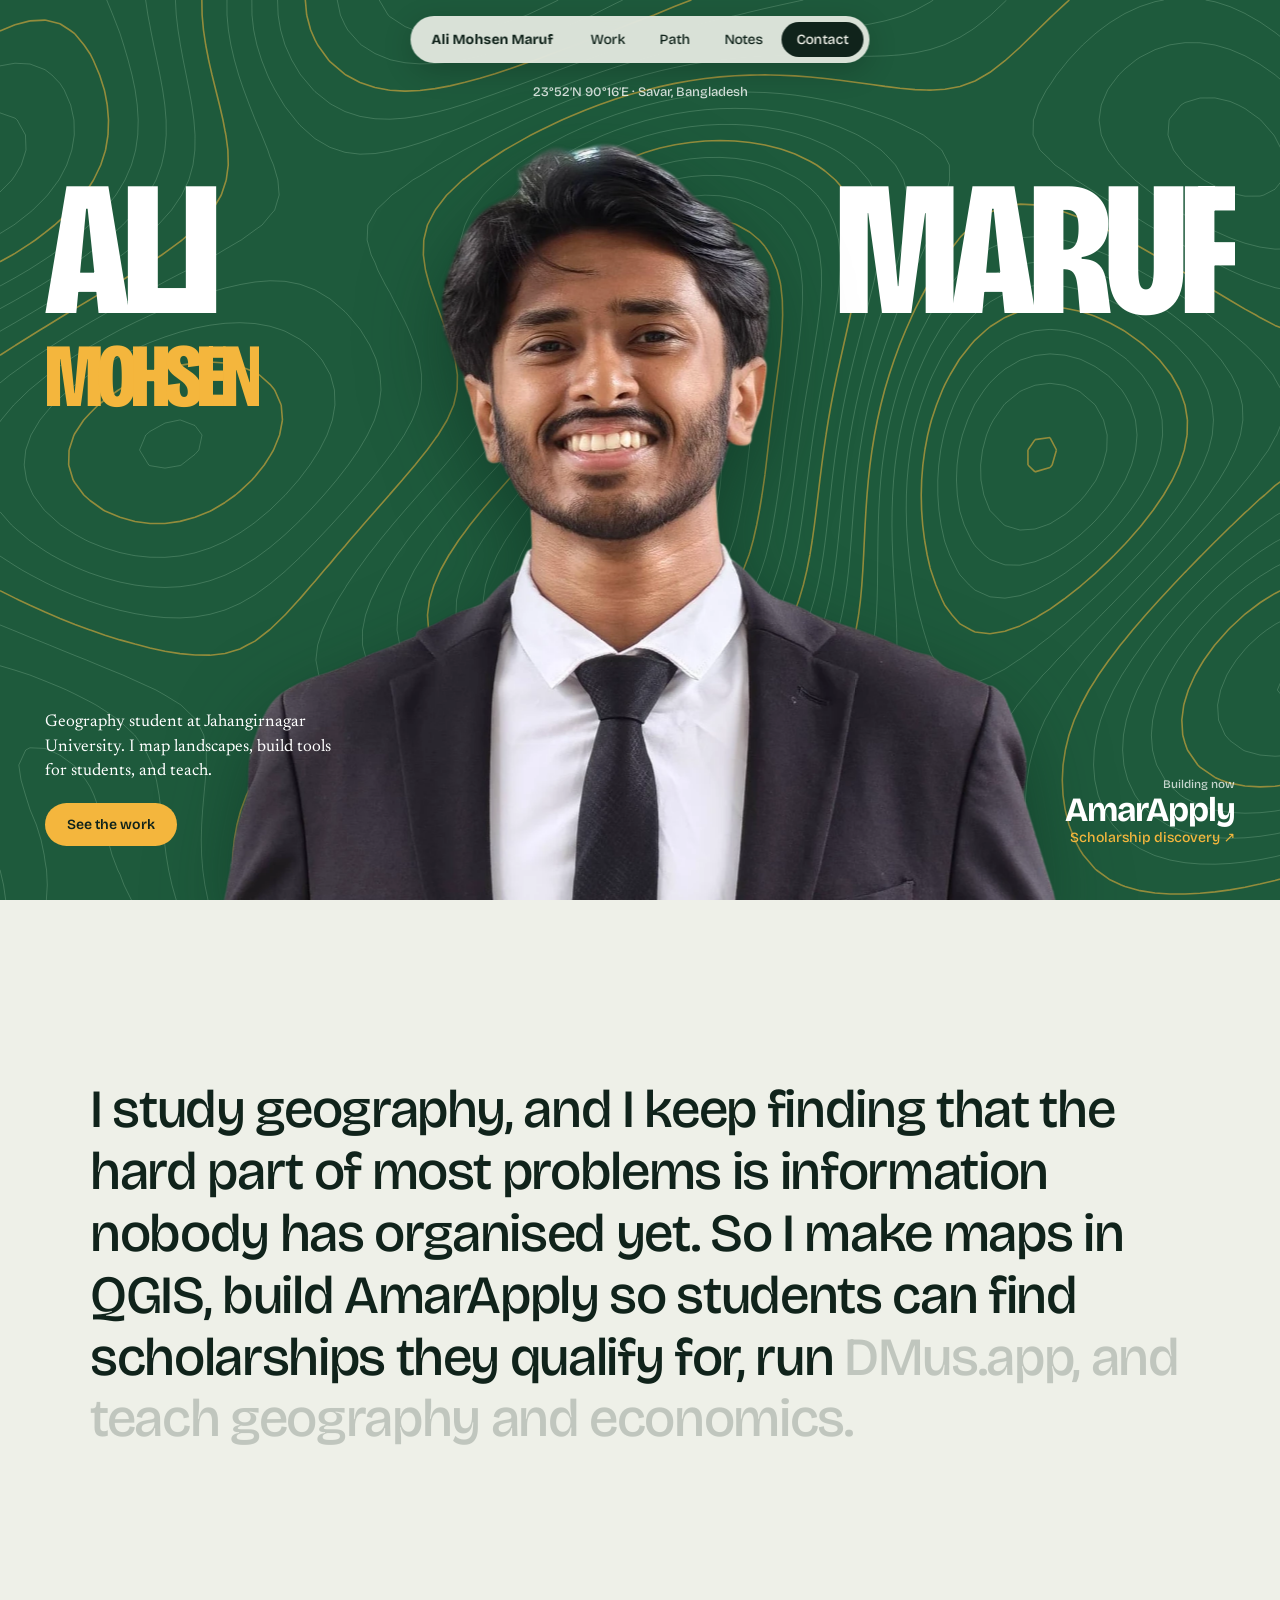
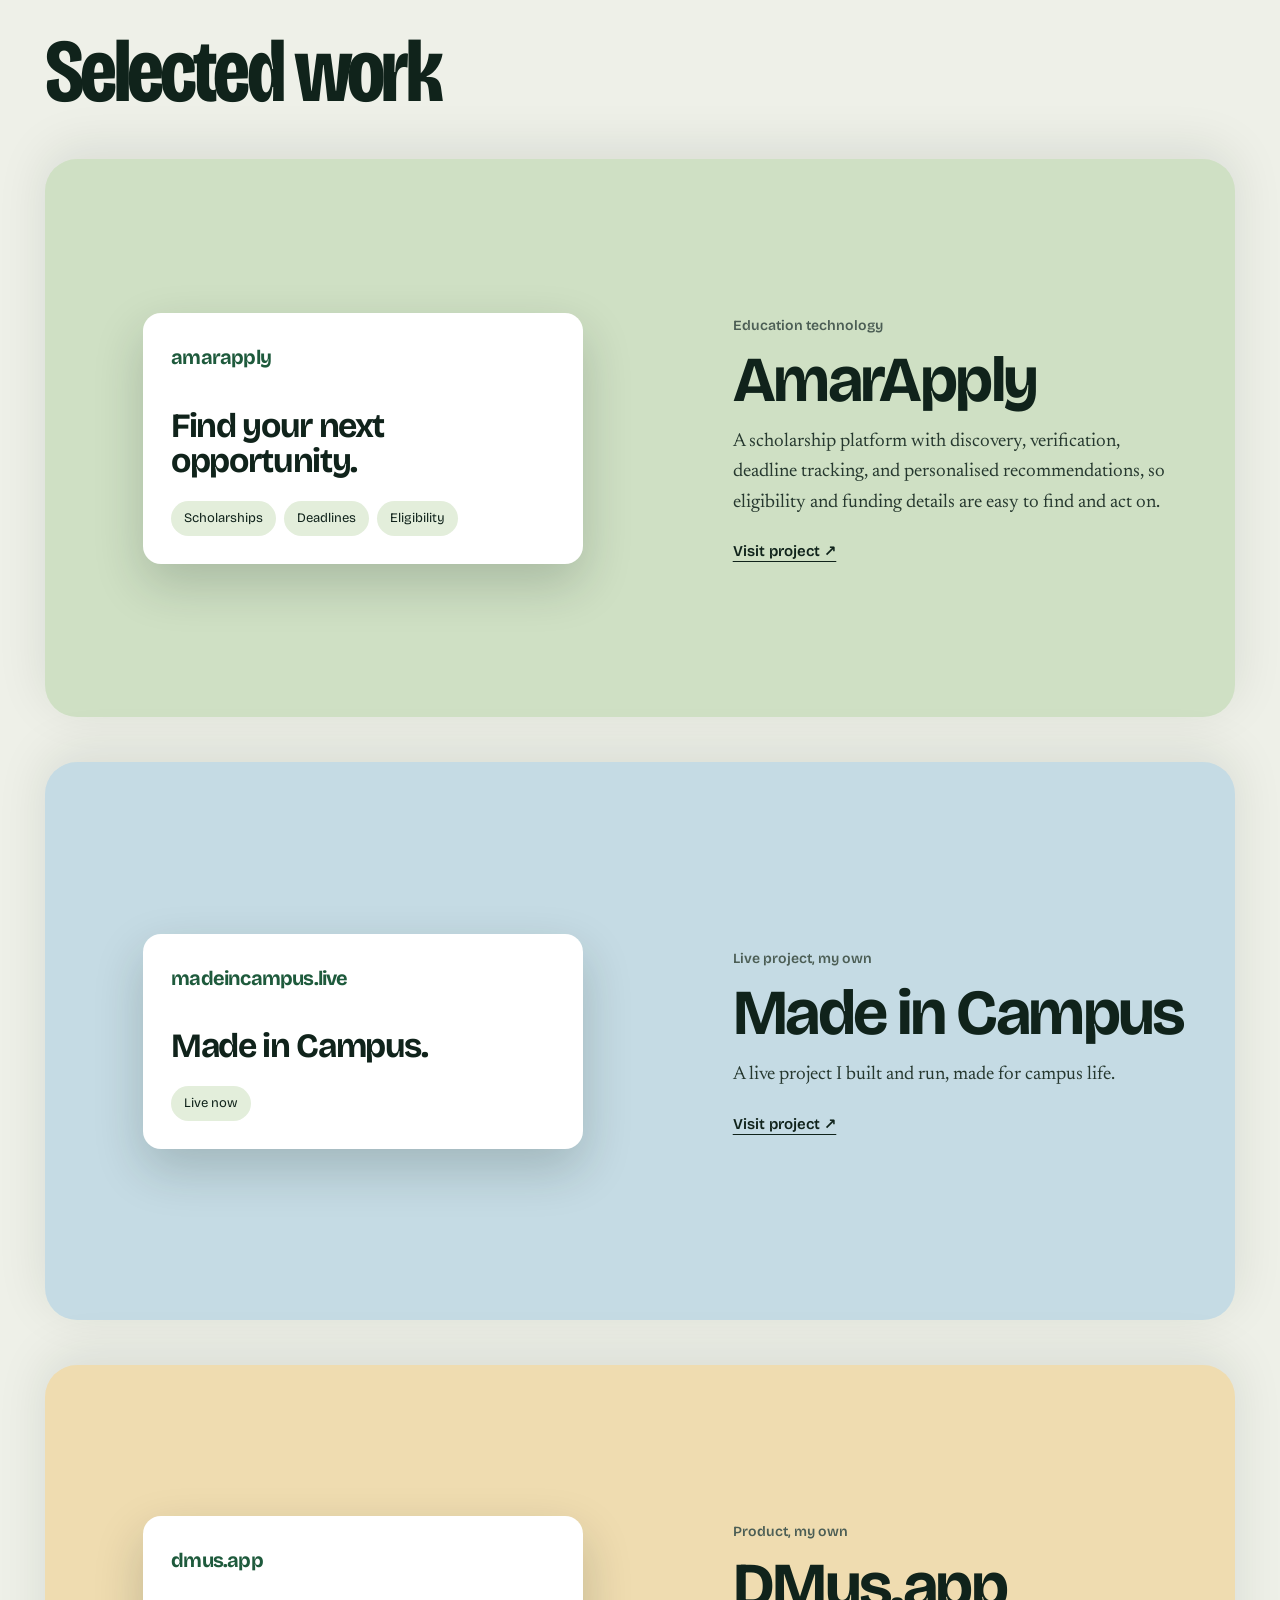
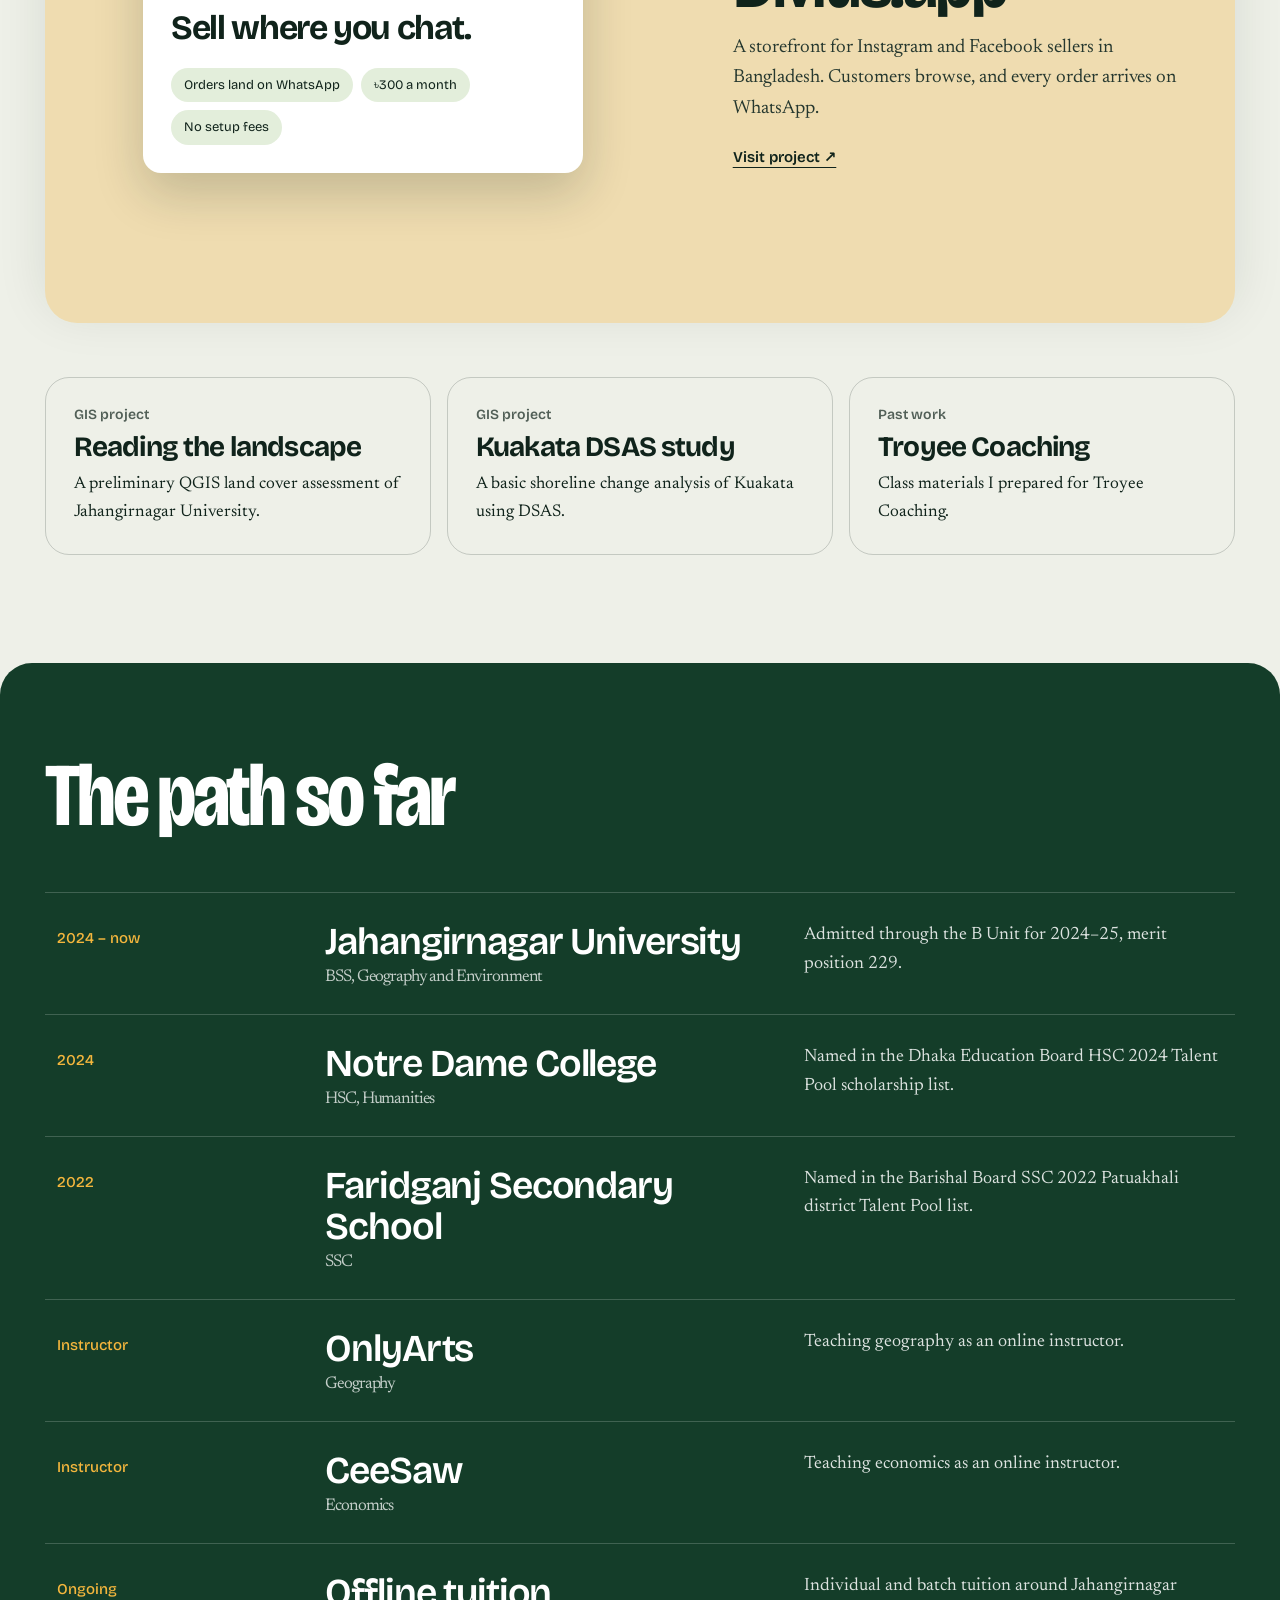
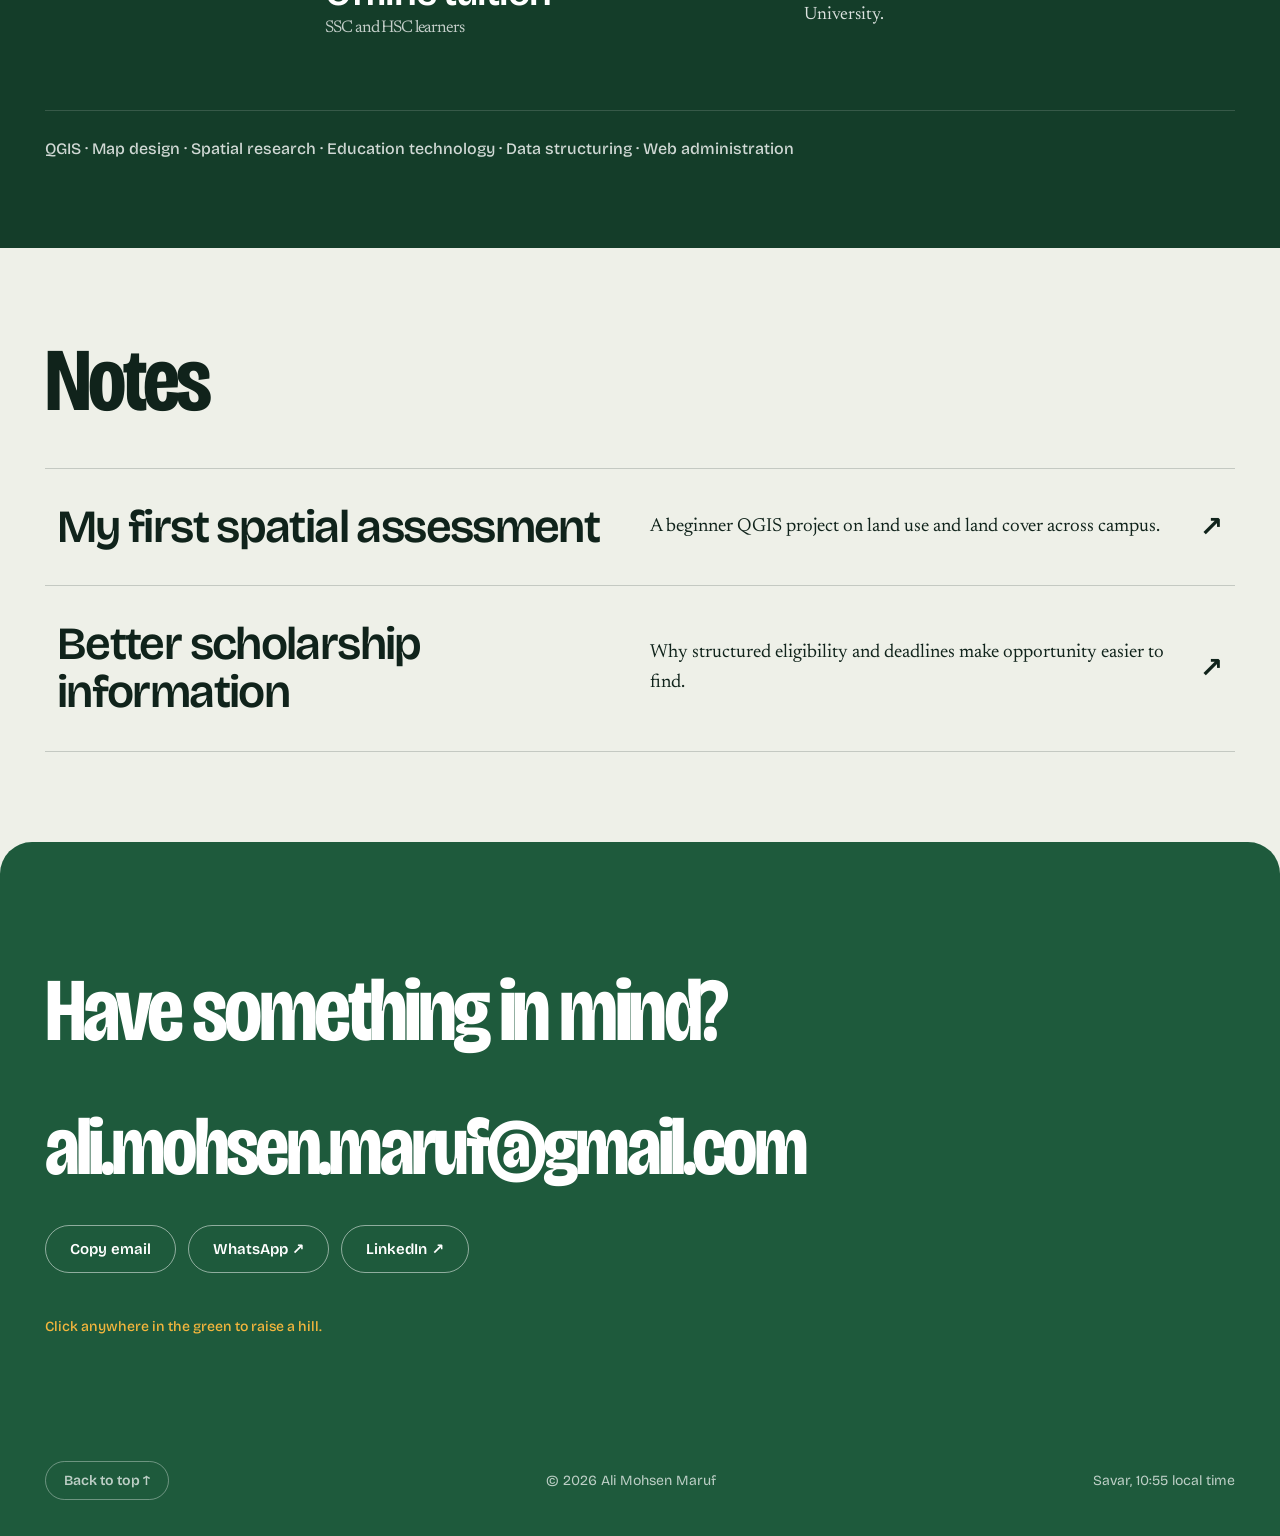
==== commit afff0727: "new" ====
--- a/index.html
+++ b/index.html
@@ -1,114 +1,61 @@
 <!doctype html>
 <html lang="en">
 <head>
-  <meta charset="utf-8">
-  <meta name="viewport" content="width=device-width, initial-scale=1">
-  <meta name="description" content="Ali Mohsen Maruf is a student, researcher, and builder working across digital products, design, teaching, and spatial research in Bangladesh.">
-  <meta name="theme-color" content="#f4f3ef">
-  <meta name="author" content="Ali Mohsen Maruf">
-  <meta name="robots" content="index, follow, max-image-preview:large">
-  <link rel="canonical" href="https://alimohsenmaruf.com/">
-  <meta property="og:type" content="profile">
-  <meta property="og:site_name" content="Ali Mohsen Maruf">
-  <meta property="og:title" content="Ali Mohsen Maruf — Personal Portfolio">
-  <meta property="og:description" content="Student, researcher, and builder. Ali Mohsen Maruf works across digital products, design, teaching, and spatial research.">
-  <meta property="og:url" content="https://alimohsenmaruf.com/">
-  <meta property="og:image" content="https://alimohsenmaruf.com/assets/images/avatar.png?v=hero-3">
-  <meta property="og:image:alt" content="Portrait of Ali Mohsen Maruf">
-  <meta property="profile:first_name" content="Ali Mohsen">
-  <meta property="profile:last_name" content="Maruf">
-  <meta name="twitter:card" content="summary">
-  <meta name="twitter:image" content="https://alimohsenmaruf.com/assets/images/avatar.png?v=hero-3">
-  <meta name="twitter:image:alt" content="Portrait of Ali Mohsen Maruf">
-  <meta name="twitter:title" content="Ali Mohsen Maruf — Personal Portfolio">
-  <meta name="twitter:description" content="Student, researcher, and builder working across digital products, design, teaching, and spatial research.">
-  <title>Ali Mohsen Maruf — Personal Portfolio</title>
-  <link rel="icon" href="./assets/images/favicon.svg?v=1" type="image/svg+xml">
-  <link rel="alternate" type="text/plain" href="/llms.txt" title="AI-readable site summary">
-  <link rel="preconnect" href="https://fonts.googleapis.com">
-  <link rel="preconnect" href="https://fonts.gstatic.com" crossorigin>
-  <link rel="preload" as="image" href="./assets/images/avatar.png?v=hero-3" fetchpriority="high">
-  <link href="https://fonts.googleapis.com/css2?family=DM+Sans:wght@400;500;600;700&family=Manrope:wght@400;500;600;700;800&display=swap" rel="stylesheet">
-  <link rel="stylesheet" href="./assets/css/style.css?v=20261119-brand-3">
-  <script type="application/ld+json">
-  {
-    "@context": "https://schema.org",
-    "@type": "ProfilePage",
-    "name": "Ali Mohsen Maruf — Personal Portfolio",
-    "url": "https://alimohsenmaruf.com/",
-    "mainEntity": {
-      "@type": "Person",
-      "name": "Ali Mohsen Maruf",
-      "givenName": "Ali Mohsen",
-      "familyName": "Maruf",
-      "url": "https://alimohsenmaruf.com/",
-      "image": "https://alimohsenmaruf.com/assets/images/avatar.png?v=hero-3",
-      "email": "mailto:ali.mohsen.maruf@gmail.com",
-      "telephone": "+8801540553233",
-      "description": "Student, researcher, and builder working across digital products, design, teaching, and spatial research.",
-      "affiliation": {
-        "@type": "CollegeOrUniversity",
-        "name": "Jahangirnagar University"
-      },
-      "knowsAbout": ["Geographic information systems", "QGIS", "Spatial analysis", "Land use and land cover", "Education technology", "Scholarship information"],
-      "sameAs": [
-        "https://www.linkedin.com/in/alimohsenmaruf/",
-        "https://www.facebook.com/ali.mohsen.maruf",
-        "https://www.instagram.com/ali.mohsen.maruf/",
-        "https://www.youtube.com/@ali-mohsen-maruf"
-      ]
-    }
-  }
-  </script>
+<meta charset="utf-8"><meta name="viewport" content="width=device-width, initial-scale=1">
+<title>Ali Mohsen Maruf — Student, researcher, builder</title>
+<meta name="description" content="Ali Mohsen Maruf is a geography student, researcher, and builder working across digital products, design, teaching, and spatial research in Bangladesh.">
+<meta name="theme-color" content="#1e5a3c"><meta name="author" content="Ali Mohsen Maruf">
+<link rel="canonical" href="https://alimohsenmaruf.com/">
+<meta property="og:type" content="profile"><meta property="og:title" content="Ali Mohsen Maruf — Student, researcher, builder"><meta property="og:description" content="Geography student and builder. Spatial research, digital products, teaching, and design."><meta property="og:url" content="https://alimohsenmaruf.com/"><meta property="og:image" content="https://alimohsenmaruf.com/assets/images/avatar.png"><meta name="twitter:card" content="summary_large_image">
+<link rel="icon" href="./assets/images/favicon.svg" type="image/svg+xml">
+<link rel="preload" as="image" href="./assets/images/avatar.webp" fetchpriority="high">
+<link rel="preconnect" href="https://fonts.googleapis.com"><link rel="preconnect" href="https://fonts.gstatic.com" crossorigin>
+<link href="https://fonts.googleapis.com/css2?family=Bricolage+Grotesque:opsz,wdth,wght@12..96,75..100,400..800&family=Newsreader:ital,opsz,wght@0,6..72,400..500;1,6..72,400&display=swap" rel="stylesheet">
+<link rel="stylesheet" href="./assets/css/style.css?v=2">
+<script type="application/ld+json">{"@context":"https://schema.org","@type":"ProfilePage","name":"Ali Mohsen Maruf","url":"https://alimohsenmaruf.com/","mainEntity":{"@type":"Person","name":"Ali Mohsen Maruf","image":"https://alimohsenmaruf.com/assets/images/avatar.png","email":"mailto:ali.mohsen.maruf@gmail.com","affiliation":{"@type":"CollegeOrUniversity","name":"Jahangirnagar University"},"knowsAbout":["GIS","QGIS","Spatial analysis","Land use and land cover","Education technology"],"sameAs":["https://www.linkedin.com/in/alimohsenmaruf/","https://www.facebook.com/ali.mohsen.maruf","https://www.instagram.com/ali.mohsen.maruf/","https://www.youtube.com/@ali-mohsen-maruf"]}}</script>
 </head>
 <body>
-  <div class="site-shell">
-    <header class="topbar">
-      <a class="wordmark" href="#about" aria-label="Ali Mohsen Maruf home"><span class="wordmark-mark">A</span><span>ALI MOHSEN MARUF<small>STUDENT · BUILDER · CURIOUS</small></span></a>
-      <div class="availability"><span></span> Open to thoughtful collaborations</div>
-    </header>
+<nav class="nav" aria-label="Main"><a class="mark" href="#about">Ali Mohsen Maruf</a><a href="#work">Work</a><a href="#path">Path</a><a href="#notes">Notes</a><a class="cta" href="#contact">Contact</a></nav>
 
-    <nav class="navbar" aria-label="Main navigation">
-      <a class="nav-brand" href="#about">AMM<span>.</span></a>
-      <ul class="navbar-list">
-        <li><a class="navbar-link active" href="#about">About</a></li>
-        <li><a class="navbar-link" href="#resume">Resume</a></li>
-        <li><a class="navbar-link" href="#portfolio">Portfolio</a></li>
-        <li><a class="navbar-link" href="#blog">Notes</a></li>
-        <li><a class="navbar-link nav-contact" href="#contact">Contact <span>↗</span></a></li>
-      </ul>
-    </nav>
+<header class="hero" id="about">
+  <canvas id="topo" aria-hidden="true"></canvas>
+  <h1 class="name" aria-label="Ali Mohsen Maruf"><span class="l"><i>Ali</i><em>Mohsen</em></span><span class="r"><i>Maruf</i></span></h1>
+  <picture><source srcset="./assets/images/avatar.webp" type="image/webp"><img class="portrait" src="./assets/images/avatar.png" alt="Ali Mohsen Maruf, smiling, in a dark suit" width="1264" height="1144" fetchpriority="high"></picture>
+  <div class="note"><p>Geography student at Jahangirnagar University. I map landscapes, build tools for students, and teach.</p><a class="btn" href="#work">See the work</a></div>
+  <a class="side" href="https://scholarships.amarapply.com" target="_blank" rel="noopener"><small>Building now</small><strong>AmarApply</strong><span>Scholarship discovery ↗</span></a>
+  <p class="coords">23°52′N 90°16′E · Savar, Bangladesh</p>
+</header>
 
-    <main class="main-content">
-      <article class="about active" data-page="about" id="about">
-        <section class="hero-grid">
-          <div class="hero-copy panel">
-            <p class="eyebrow"><span class="eyebrow-line"></span> A PERSONAL PORTFOLIO</p>
-            <h1>Hi, I’m Ali.<br>I work across <span>ideas.</span></h1>
-            <p class="hero-intro">I’m a student at Jahangirnagar University. I also work on digital products, research, teaching, and design.</p>
-            <div class="hero-actions"><button class="button button-primary" data-jump="portfolio">Explore my work <span>↗</span></button><a class="button button-quiet" href="mailto:ali.mohsen.maruf@gmail.com">Say hello <span>↗</span></a></div>
-            <div class="hero-meta"><span>BASED IN BANGLADESH</span><span>STUDENT · BUILDER</span></div>
-          </div>
-          <div class="portrait-scene panel"><div class="portrait-top"><span>ALI / 01</span><span>SAVAR, BD</span></div><img src="./assets/images/avatar.png?v=hero-3" alt="Ali Mohsen Maruf" width="1264" height="1144" fetchpriority="high" decoding="async"></div>
-          <a class="bento-card focus-card" href="https://scholarships.amarapply.com" target="_blank" rel="noopener"><span class="card-index">01 / CURRENT FOCUS</span><span class="focus-icon">↗</span><strong>AmarApply</strong><span>Scholarship intelligence, built around people.</span><span class="card-link">VISIT PROJECT <b>↗</b></span></a>
-          <div class="bento-card location-card"><span class="card-index">FIELD / HOME</span><div class="map-art" aria-hidden="true"><span class="map-contour contour-a"></span><span class="map-contour contour-b"></span><span class="map-contour contour-c"></span><span class="map-pin">●</span><span class="map-label">SAVAR<br><small>BANGLADESH</small></span></div><div class="location-foot"><strong>Grounded in place.</strong><span>Always learning from it.</span></div></div>
-          <div class="bento-card disciplines-card"><span class="card-index">A FEW THINGS I DO</span><div class="discipline"><span>01</span><strong>Spatial research</strong><i>↗</i></div><div class="discipline"><span>02</span><strong>Digital products</strong><i>↗</i></div><div class="discipline"><span>03</span><strong>Teaching &amp; design</strong><i>↗</i></div></div>
-        </section>
+<section class="statement"><p id="reveal">I study geography, and I keep finding that the hard part of most problems is information nobody has organised yet. So I make maps in QGIS, build AmarApply so students can find scholarships they qualify for, run DMus.app, and teach geography and economics.</p></section>
 
-        <section class="section-block selected-work"><div class="section-title-row"><div><p class="eyebrow">SELECTED WORK</p><h2>Projects with purpose.</h2></div><button class="text-link" data-jump="portfolio">View all work <span>↗</span></button></div><div class="work-grid"><a class="work-card work-amar" href="https://scholarships.amarapply.com" target="_blank" rel="noopener"><div class="work-art amar-art"><span class="art-window"><b>amarapply</b><i>Find your next opportunity.</i><span class="art-pills"><i>Scholarships</i><i>Deadlines</i><i>Eligibility</i></span><span class="art-orb"></span></span></div><div class="work-info"><span>EDUCATION TECHNOLOGY · 01</span><h3>AmarApply</h3><p>Making scholarship information easier to discover, understand, and act on.</p><b>EXPLORE PROJECT ↗</b></div></a><a class="work-card work-map" href="https://www.linkedin.com/posts/alimohsenmaruf_gis-qgis-spatialanalysis-activity-7510648950807314432-EwSI" target="_blank" rel="noopener"><div class="work-art map-project-art"><img src="./assets/images/project-2.png" alt="Land use and land cover assessment map" loading="lazy"><span class="map-art-label">JU · LAND COVER STUDY</span></div><div class="work-info"><span>GIS &amp; SPATIAL RESEARCH · 02</span><h3>Reading the landscape</h3><p>A preliminary land use and cover assessment around Jahangirnagar University.</p><b>VIEW FIELD NOTES ↗</b></div></a></div></section>
-        <section class="closing-banner"><p class="eyebrow">GOOD WORK STARTS WITH A CONVERSATION</p><h2>Let’s make something<br><span>meaningful.</span></h2><a class="button button-light" href="mailto:ali.mohsen.maruf@gmail.com">Get in touch <span>↗</span></a><span class="closing-decoration">A.</span></section>
-      </article>
+<section class="work" id="work"><h2>Selected work</h2>
+  <div class="stack">
+  <a class="case c1" href="https://scholarships.amarapply.com" target="_blank" rel="noopener"><div class="art amar"><div class="win"><b>amarapply</b><i>Find your next opportunity.</i><span><u>Scholarships</u><u>Deadlines</u><u>Eligibility</u></span></div></div><div class="txt"><small>Education technology</small><h3>AmarApply</h3><p>A scholarship platform with discovery, verification, deadline tracking, and personalised recommendations, so eligibility and funding details are easy to find and act on.</p><b>Visit project ↗</b></div></a>
+  <a class="case c2" href="https://madeincampus.live" target="_blank" rel="noopener"><div class="art"><div class="win"><b>madeincampus.live</b><i>Made in Campus.</i><span><u>Live now</u></span></div></div><div class="txt"><small>Live project, my own</small><h3>Made in Campus</h3><p>A live project I built and run, made for campus life.</p><b>Visit project ↗</b></div></a>
+  <a class="case c3" href="https://dmus.app" target="_blank" rel="noopener"><div class="art"><div class="win"><b>dmus.app</b><i>Sell where you chat.</i><span><u>Orders land on WhatsApp</u><u>৳300 a month</u><u>No setup fees</u></span></div></div><div class="txt"><small>Product, my own</small><h3>DMus.app</h3><p>A storefront for Instagram and Facebook sellers in Bangladesh. Customers browse, and every order arrives on WhatsApp.</p><b>Visit project ↗</b></div></a>
+  </div>
+  <div class="more"><a href="https://www.linkedin.com/posts/alimohsenmaruf_gis-qgis-spatialanalysis-activity-7510648950807314432-EwSI" target="_blank" rel="noopener"><small>GIS project</small><h3>Reading the landscape</h3><p>A preliminary QGIS land cover assessment of Jahangirnagar University.</p></a><div><small>GIS project</small><h3>Kuakata DSAS study</h3><p>A basic shoreline change analysis of Kuakata using DSAS.</p></div><div><small>Past work</small><h3>Troyee Coaching</h3><p>Class materials I prepared for Troyee Coaching.</p></div></div>
+</section>
 
-      <article class="resume" data-page="resume" id="resume"><header class="page-heading"><p class="eyebrow">THE PATH SO FAR</p><h1>Experience &amp; education</h1><p>A foundation in geography, built through study, independent projects, and a steady habit of asking better questions.</p></header><div class="resume-grid"><section class="resume-section"><p class="eyebrow">01 / EDUCATION</p><div class="resume-entry"><span class="entry-date">2024 — PRESENT</span><h2>Jahangirnagar University</h2><p class="entry-subtitle">BSS · Geography and Environment</p><p>Admitted to the B Unit in the 2024–25 academic year. Merit position 229 in the admission and migration record.</p></div><div class="resume-entry"><span class="entry-date">2024</span><h2>Notre Dame College</h2><p class="entry-subtitle">Higher Secondary Certificate · Humanities</p><p>Included in the Dhaka Education Board HSC 2024 Talent Pool scholarship list.</p></div><div class="resume-entry"><span class="entry-date">2022</span><h2>Faridganj Secondary School</h2><p class="entry-subtitle">Secondary School Certificate</p><p>Listed in the Barishal Board SSC 2022 Patuakhali district Talent Pool scholarship list.</p></div></section><section class="resume-section"><p class="eyebrow">02 / PROJECTS &amp; PRACTICE</p><div class="resume-entry"><span class="entry-date">CURRENT PROJECT</span><h2>AmarApply</h2><p class="entry-subtitle">Scholarship intelligence platform</p><p>Developing a structured scholarship resource with discovery, verification, deadline monitoring, and personalized recommendation workflows.</p></div><div class="resume-entry"><span class="entry-date">GIS PROJECT</span><h2>JU land cover assessment</h2><p class="entry-subtitle">QGIS · OpenStreetMap data</p><p>A preliminary spatial assessment of built-up, water, and green areas at Jahangirnagar University.</p></div><div class="resume-entry"><span class="entry-date">ONGOING</span><h2>Teaching &amp; tutoring</h2><p class="entry-subtitle">SSC and HSC learners</p><p>Individual and batch tuition for secondary and higher-secondary students around Jahangirnagar University.</p></div></section></div><section class="skills-panel"><p class="eyebrow">TOOLS &amp; INTERESTS</p><div class="skill-tags"><span>QGIS</span><span>Spatial research</span><span>Map design</span><span>Education technology</span><span>Data structuring</span><span>Web administration</span></div></section></article>
+<section class="path" id="path"><h2>The path so far</h2>
+  <div class="row"><time>2024 – now</time><h3>Jahangirnagar University<small>BSS, Geography and Environment</small></h3><p>Admitted through the B Unit for 2024–25, merit position 229.</p></div>
+  <div class="row"><time>2024</time><h3>Notre Dame College<small>HSC, Humanities</small></h3><p>Named in the Dhaka Education Board HSC 2024 Talent Pool scholarship list.</p></div>
+  <div class="row"><time>2022</time><h3>Faridganj Secondary School<small>SSC</small></h3><p>Named in the Barishal Board SSC 2022 Patuakhali district Talent Pool list.</p></div>
+  <div class="row"><time>Instructor</time><h3>OnlyArts<small>Geography</small></h3><p>Teaching geography as an online instructor.</p></div>
+  <div class="row"><time>Instructor</time><h3>CeeSaw<small>Economics</small></h3><p>Teaching economics as an online instructor.</p></div>
+  <div class="row"><time>Ongoing</time><h3>Offline tuition<small>SSC and HSC learners</small></h3><p>Individual and batch tuition around Jahangirnagar University.</p></div>
+  <p class="tools">QGIS · Map design · Spatial research · Education technology · Data structuring · Web administration</p>
+</section>
 
-      <article class="portfolio" data-page="portfolio" id="portfolio"><header class="page-heading"><p class="eyebrow">SELECTED WORK</p><h1>Research, maps &amp; useful ideas.</h1><p>Small steps toward making complex information clearer and more accessible.</p></header><section class="projects"><ul class="filter-list" aria-label="Filter projects"><li><button class="active" data-filter-btn>All</button></li><li><button data-filter-btn>Web development</button></li><li><button data-filter-btn>GIS</button></li></ul><ul class="project-list"><li data-filter-item data-category="web development"><a class="project-card" href="https://scholarships.amarapply.com" target="_blank" rel="noopener"><div class="project-visual amar-art"><span class="art-window"><b>amarapply</b><i>Find your next opportunity.</i><span class="art-pills"><i>Scholarships</i><i>Deadlines</i></span><span class="art-orb"></span></span></div><div class="project-copy"><span>EDUCATION TECHNOLOGY</span><h2>AmarApply</h2><p>A scholarship intelligence platform for clearer discovery and better student opportunities.</p><b>VISIT PROJECT ↗</b></div></a></li><li data-filter-item data-category="GIS"><a class="project-card" href="https://www.linkedin.com/posts/alimohsenmaruf_gis-qgis-spatialanalysis-activity-7510648950807314432-EwSI" target="_blank" rel="noopener"><div class="project-visual map-project-art"><img src="./assets/images/project-2.png" alt="JU land use and cover map" loading="lazy"><span class="map-art-label">JU · LAND COVER STUDY</span></div><div class="project-copy"><span>GIS &amp; SPATIAL RESEARCH</span><h2>Reading the landscape</h2><p>A preliminary look at built-up, water, and green areas around Jahangirnagar University.</p><b>VIEW FIELD NOTES ↗</b></div></a></li></ul></section></article>
+<section class="notes" id="notes"><h2>Notes</h2>
+  <a class="nrow" href="https://www.linkedin.com/posts/alimohsenmaruf_gis-qgis-spatialanalysis-activity-7510648950807314432-EwSI" target="_blank" rel="noopener"><h3>My first spatial assessment</h3><p>A beginner QGIS project on land use and land cover across campus.</p><span>↗</span></a>
+  <a class="nrow" href="https://scholarships.amarapply.com" target="_blank" rel="noopener"><h3>Better scholarship information</h3><p>Why structured eligibility and deadlines make opportunity easier to find.</p><span>↗</span></a>
+</section>
 
-      <article class="blog" data-page="blog" id="blog"><header class="page-heading"><p class="eyebrow">NOTES FROM THE WORK</p><h1>Ideas in progress.</h1><p>Field notes, early findings, and thoughts on making useful things.</p></header><section class="blog-posts-list"><a class="note-card" href="https://www.linkedin.com/posts/alimohsenmaruf_gis-qgis-spatialanalysis-activity-7510648950807314432-EwSI" target="_blank" rel="noopener"><div class="note-image"><img src="./assets/images/blog-1.jpg" alt="Spatial assessment project" loading="lazy"><span>01 / GIS</span></div><div class="note-copy"><span>SPATIAL RESEARCH · FIELD NOTE</span><h2>My first spatial assessment</h2><p>A beginner QGIS project exploring land use and land cover across Jahangirnagar University.</p><b>READ FIELD NOTE ↗</b></div></a><a class="note-card" href="https://scholarships.amarapply.com" target="_blank" rel="noopener"><div class="note-image"><img src="./assets/images/blog-2.jpg" alt="Scholarship information and education technology" loading="lazy"><span>02 / PRODUCT</span></div><div class="note-copy"><span>EDUCATION TECHNOLOGY · NOTES</span><h2>Better scholarship information</h2><p>Why structured eligibility, deadlines, and funding details can make opportunity easier to find.</p><b>EXPLORE AMARAPPLY ↗</b></div></a></section></article>
-
-      <article class="contact" data-page="contact" id="contact"><header class="page-heading"><p class="eyebrow">YOUR NEXT GOOD IDEA</p><h1>Let’s talk.</h1><p>Have a question, project, or opportunity in mind? The best way to reach me is email or WhatsApp.</p></header><section class="contact-grid"><a class="contact-option email-option" href="mailto:ali.mohsen.maruf@gmail.com"><span>01 / EMAIL</span><i>↗</i><h2>Write me a note.</h2><p>ali.mohsen.maruf@gmail.com</p><b>OPEN EMAIL ↗</b></a><a class="contact-option whatsapp-option" href="https://wa.me/8801540553233" target="_blank" rel="noopener"><span>02 / WHATSAPP</span><i>↗</i><h2>Let’s chat.</h2><p>+880 1540-550-3233</p><b>MESSAGE ON WHATSAPP ↗</b></a><div class="contact-location"><span class="card-index">CURRENTLY IN</span><strong>Savar, Bangladesh</strong><p>Studying, mapping, and building from Jahangirnagar University.</p><span class="location-coords">23°52′N &nbsp; 90°16′E</span></div></section></article>
-    </main>
-    <footer class="site-footer"><a href="#about">ALI MOHSEN MARUF <span>© 2026</span></a><span>MADE WITH CURIOSITY IN BANGLADESH</span><div><a href="mailto:ali.mohsen.maruf@gmail.com" aria-label="Email">EMAIL ↗</a><a href="https://wa.me/8801540553233" target="_blank" rel="noopener">WHATSAPP ↗</a></div></footer>
-  </div>
-  <script src="./assets/js/script.js?v=20261119-brand-1"></script>
-</body>
-</html>
+<footer class="contact" id="contact"><canvas id="topo2" aria-hidden="true"></canvas><h2>Have something in mind?</h2>
+  <a class="mail" href="mailto:ali.mohsen.maruf@gmail.com">ali.mohsen.maruf@gmail.com</a>
+  <div class="acts"><button id="copy" type="button">Copy email</button><a href="https://wa.me/8801540553233" target="_blank" rel="noopener">WhatsApp ↗</a><a href="https://www.linkedin.com/in/alimohsenmaruf/" target="_blank" rel="noopener">LinkedIn ↗</a></div>
+  <p class="hint">Click anywhere in the green to raise a hill.</p><p class="fine"><button id="up" type="button">Back to top ↑</button><span>© 2026 Ali Mohsen Maruf</span><span>Savar, <time id="clock"></time></span></p>
+</footer>
+<script src="./assets/js/script.js?v=2"></script>
+</body></html>
--- a/assets/css/style.css
+++ b/assets/css/style.css
@@ -1,96 +1,43 @@
-:root{--paper:#f4f3ef;--white:#fff;--ink:#202923;--muted:#727970;--line:#e4e4dc;--accent:#b8ed55;--accent-deep:#779f30;--forest:#263b32;--serif:Georgia,'Times New Roman',serif;--sans:'DM Sans',Arial,sans-serif;--display:'Manrope','DM Sans',sans-serif;--radius:22px;--shadow:0 18px 50px rgba(36,48,39,.07)}
-*{box-sizing:border-box}html{scroll-behavior:smooth}body{margin:0;min-width:320px;background:var(--paper);color:var(--ink);font-family:var(--sans);-webkit-font-smoothing:antialiased}button,a{-webkit-tap-highlight-color:transparent}a{color:inherit;text-decoration:none}button{font:inherit}.site-shell{width:min(1240px,calc(100% - 72px));margin:auto}.topbar{height:88px;display:flex;justify-content:space-between;align-items:center;border-bottom:1px solid var(--line)}.wordmark{display:flex;align-items:center;gap:12px;font:800 12px var(--display);letter-spacing:.11em}.wordmark-mark{display:grid;place-items:center;width:38px;height:38px;background:var(--forest);color:var(--accent);border-radius:50%;font:italic 22px var(--serif);letter-spacing:0}.wordmark small{display:block;margin-top:5px;color:var(--muted);font:600 8px var(--sans);letter-spacing:.14em}.availability{display:flex;align-items:center;gap:9px;color:#606a61;font-size:12px}.availability span{width:8px;height:8px;background:#70a749;border-radius:50%;box-shadow:0 0 0 4px #70a74920}.navbar{height:68px;display:flex;align-items:center;justify-content:space-between;border-bottom:1px solid var(--line);position:sticky;top:0;background:rgba(244,243,239,.94);backdrop-filter:blur(16px);z-index:20}.nav-brand{font:800 18px var(--display);letter-spacing:-.07em}.nav-brand span{color:var(--accent-deep)}.navbar-list{height:100%;display:flex;align-items:center;gap:8px;margin:0;padding:0;list-style:none}.navbar-link{height:42px;padding:0 16px;border:0;border-radius:30px;color:#697169;background:transparent;font-size:12px;font-weight:600;cursor:pointer;transition:all .2s}.navbar-link:hover,.navbar-link.active{color:var(--ink);background:#e9e9e1}.nav-contact{background:var(--forest);color:white!important}.nav-contact span{color:var(--accent);margin-left:8px}.nav-contact:hover,.nav-contact.active{background:#385043;color:white!important}.main-content{min-height:640px}article{display:none;padding:40px 0 84px}article.active{display:block;animation:appear .4s ease both}@keyframes appear{from{opacity:0;transform:translateY(8px)}to{opacity:1;transform:translateY(0)}}.hero-grid{display:grid;grid-template-columns:1.26fr .8fr .8fr;grid-template-rows:minmax(355px,auto) 190px 190px;gap:14px}.panel,.bento-card{position:relative;overflow:hidden;border:1px solid var(--line);border-radius:var(--radius);background:var(--white)}.hero-copy{grid-column:1/3;grid-row:1/3;padding:clamp(30px,5vw,68px);display:flex;flex-direction:column;align-items:flex-start}.eyebrow,.card-index{margin:0;color:var(--muted);font-size:9px;font-weight:700;letter-spacing:.17em}.eyebrow-line{display:inline-block;width:24px;height:1px;background:var(--accent-deep);vertical-align:middle;margin:0 8px 3px 0}.hero-copy h1{margin:30px 0 16px;font:600 clamp(42px,6vw,76px)/1.06 var(--display);letter-spacing:-.075em}.hero-copy h1 span{font-family:var(--serif);font-weight:400;font-style:italic;letter-spacing:-.07em;color:var(--accent-deep)}.hero-intro{max-width:530px;margin:0;color:#6d746c;font-size:15px;line-height:1.8}.hero-actions{display:flex;gap:11px;align-items:center;margin-top:28px}.button{min-height:46px;padding:0 18px;border:1px solid transparent;border-radius:7px;display:inline-flex;align-items:center;gap:22px;font-size:11px;font-weight:700;cursor:pointer;transition:transform .2s,background .2s}.button:hover{transform:translateY(-2px)}.button-primary{background:var(--forest);color:white}.button-primary span{color:var(--accent)}.button-quiet{background:#f4f4ef;color:var(--ink)}.hero-meta{width:100%;margin-top:auto;padding-top:22px;display:flex;justify-content:space-between;border-top:1px solid var(--line);color:#899087;font-size:8px;font-weight:700;letter-spacing:.16em}.portrait-caption{position:absolute;z-index:2;bottom:0;left:0;right:0;height:62px;padding:0 18px;display:flex;align-items:center;gap:12px;background:#ffffffb8;backdrop-filter:blur(8px);font-size:10px;font-weight:600;line-height:1.4}.caption-index{font-size:9px;color:var(--accent-deep)}.caption-arrow{margin-left:auto;font-size:18px}.focus-card{grid-column:3;grid-row:3;background:var(--forest);color:white;padding:20px 22px;display:flex;flex-direction:column;justify-content:center;gap:6px}.focus-card .card-index{color:#c2cabe}.focus-card strong{font:700 24px var(--display);letter-spacing:-.06em}.focus-card>span:not(.card-index):not(.focus-icon){font-size:10px;color:#c5cec6}.focus-icon{position:absolute;right:19px;top:17px;color:var(--accent);font-size:18px}.card-link{margin-top:8px;color:var(--accent);font-size:8px;font-weight:700;letter-spacing:.13em}.location-card{grid-column:1;grid-row:3;padding:18px 20px;background:#e8ebe1}.map-art{position:absolute;inset:0;overflow:hidden;background:radial-gradient(ellipse at 65% 55%,#d0dbc8 0,transparent 58%),linear-gradient(145deg,#e8ebe1,#dce4d6)}.map-contour{position:absolute;display:block;border:1px solid #9eae9865;border-radius:45% 55% 62% 38%;transform:rotate(-23deg)}.contour-a{width:220px;height:110px;top:4px;right:-50px}.contour-b{width:180px;height:120px;top:46px;right:-12px}.contour-c{width:130px;height:150px;top:28px;right:26px}.map-pin{position:absolute;top:72px;right:83px;color:var(--accent-deep);text-shadow:0 0 0 5px #fff}.map-label{position:absolute;top:126px;right:24px;font:800 9px var(--display);letter-spacing:.13em}.map-label small{font:600 7px var(--sans);color:var(--muted)}.location-card>.card-index,.location-foot{position:relative;z-index:1}.location-foot{position:absolute;bottom:16px;left:20px;display:flex;flex-direction:column;gap:3px}.location-foot strong{font:700 13px var(--display)}.location-foot span{color:var(--muted);font-size:9px}.disciplines-card{grid-column:2;grid-row:3;padding:18px 20px}.disciplines-card>.card-index{display:block;margin-bottom:12px}.discipline{height:36px;display:flex;align-items:center;gap:9px;border-top:1px solid var(--line)}.discipline>span{color:var(--accent-deep);font-size:8px}.discipline strong{font-size:10px;font-weight:600}.discipline i{font-style:normal;margin-left:auto;color:#a0a79f;font-size:13px}.section-block{padding-top:100px}.intro-block{display:grid;grid-template-columns:.9fr 1.1fr;gap:10%;padding-left:8%;padding-right:8%}.section-heading h2,.section-title-row h2{font:600 clamp(30px,4vw,45px)/1.12 var(--display);letter-spacing:-.065em;margin:17px 0}.intro-content{padding-top:14px}.intro-content p{color:#677068;font-size:14px;line-height:1.9;margin:0 0 14px}.text-link{display:inline-flex;align-items:center;gap:12px;margin-top:13px;padding:0;border:0;background:none;color:var(--ink);font-size:11px;font-weight:700;cursor:pointer}.text-link span{color:var(--accent-deep);font-size:16px}.selected-work{padding-top:88px}.section-title-row{display:flex;justify-content:space-between;align-items:end;margin-bottom:23px}.section-title-row h2{margin-bottom:0}.work-grid{display:grid;grid-template-columns:1fr 1fr;gap:14px}.work-card{display:block;background:white;border:1px solid var(--line);border-radius:var(--radius);overflow:hidden;transition:transform .25s,box-shadow .25s}.work-card:hover,.project-card:hover,.note-card:hover{transform:translateY(-4px);box-shadow:var(--shadow)}.work-art{height:245px;position:relative;overflow:hidden}.amar-art{background:#e8eadf;display:grid;place-items:center}.art-window{position:relative;display:flex;flex-direction:column;width:70%;height:72%;padding:20px;background:#fdfdfa;border:1px solid #dce0d3;border-radius:7px;box-shadow:0 18px 35px #3c4e3020;overflow:hidden}.art-window>b{font:800 17px var(--display);letter-spacing:-.08em}.art-window>b:first-letter{color:var(--accent-deep)}.art-window>i{margin-top:22px;font:600 17px var(--display);font-style:normal;max-width:170px;line-height:1.15;letter-spacing:-.04em}.art-pills{display:flex;gap:5px;margin-top:auto}.art-pills i{padding:5px 7px;background:#eff2e9;border-radius:3px;font:600 7px var(--sans);font-style:normal;color:#596650}.art-orb{position:absolute;width:125px;height:125px;right:-27px;bottom:-40px;border-radius:50%;background:var(--accent)}.map-project-art{background:#e3e7df}.map-project-art img{width:100%;height:100%;object-fit:cover}.map-art-label{position:absolute;bottom:13px;left:14px;padding:8px 10px;background:#fff;color:#49564c;font-size:8px;font-weight:700;letter-spacing:.14em}.work-info{padding:22px 23px 24px}.work-info>span,.project-copy>span,.note-copy>span{color:var(--accent-deep);font-size:8px;font-weight:700;letter-spacing:.16em}.work-info h3{margin:9px 0;font:700 23px var(--display);letter-spacing:-.05em}.work-info p,.project-copy p,.note-copy p{color:#737a72;font-size:12px;line-height:1.7}.work-info>b,.project-copy>b,.note-copy>b{display:block;margin-top:18px;font-size:8px;letter-spacing:.14em}.closing-banner{position:relative;overflow:hidden;margin-top:92px;padding:56px 62px;border-radius:var(--radius);background:var(--forest);color:white}.closing-banner .eyebrow{color:#c3ccc4}.closing-banner h2{position:relative;z-index:1;margin:22px 0 25px;font:600 clamp(38px,5vw,60px)/1.07 var(--display);letter-spacing:-.07em}.closing-banner h2 span{font-family:var(--serif);font-style:italic;font-weight:400;color:var(--accent)}.button-light{background:var(--accent);color:var(--ink)}.closing-decoration{position:absolute;right:8%;top:-87px;color:#ffffff0c;font:italic 360px var(--serif)}.page-heading{padding:38px 5% 52px;border-bottom:1px solid var(--line)}.page-heading h1{max-width:800px;margin:18px 0 12px;font:600 clamp(42px,6vw,68px)/1.06 var(--display);letter-spacing:-.075em}.page-heading>p:last-child{max-width:580px;color:var(--muted);font-size:14px;line-height:1.8}.resume-grid{display:grid;grid-template-columns:1fr 1fr;gap:42px;padding:52px 5% 0}.resume-section>.eyebrow{margin-bottom:22px}.resume-entry{position:relative;padding:0 0 24px 20px;margin-left:4px;border-left:1px solid #d9ded4}.resume-entry:before{content:'';position:absolute;left:-4px;top:3px;width:7px;height:7px;border-radius:50%;background:var(--accent-deep);box-shadow:0 0 0 4px var(--paper)}.entry-date{color:var(--accent-deep);font-size:8px;font-weight:700;letter-spacing:.13em}.resume-entry h2{margin:8px 0 4px;font:700 18px var(--display);letter-spacing:-.04em}.entry-subtitle{margin:0!important;color:#4d5d50!important;font-weight:600}.resume-entry p{margin:8px 0 0;color:var(--muted);font-size:11px;line-height:1.7}.skills-panel{margin:10px 5% 0;padding:22px 24px;background:#fff;border:1px solid var(--line);border-radius:15px}.skill-tags{display:flex;flex-wrap:wrap;gap:8px;margin-top:16px}.skill-tags span{padding:9px 12px;background:#f1f2ec;border-radius:99px;color:#535e53;font-size:10px}.projects{padding:32px 5% 0}.filter-list{display:flex;gap:8px;margin:0 0 25px;padding:0;list-style:none}.filter-list button{padding:9px 13px;border:1px solid var(--line);border-radius:30px;background:transparent;color:var(--muted);font-size:10px;font-weight:600;cursor:pointer}.filter-list button.active,.filter-list button:hover{border-color:var(--forest);background:var(--forest);color:white}.project-list{display:grid;grid-template-columns:repeat(2,minmax(0,1fr));gap:16px;margin:0;padding:0;list-style:none}.project-list li[hidden]{display:none}.project-card,.note-card{height:100%;display:block;overflow:hidden;background:white;border:1px solid var(--line);border-radius:var(--radius);transition:transform .25s,box-shadow .25s}.project-visual{height:265px;position:relative;overflow:hidden}.project-visual .art-window{height:72%}.project-copy{padding:24px}.project-copy h2,.note-copy h2{margin:10px 0;font:700 24px var(--display);letter-spacing:-.05em}.blog-posts-list{display:grid;grid-template-columns:1fr 1fr;gap:16px;padding:36px 5% 0}.note-image{height:230px;position:relative;background:#e8ebe1;overflow:hidden}.note-image img{width:100%;height:100%;object-fit:cover}.note-image>span{position:absolute;left:14px;bottom:14px;padding:8px 10px;background:white;color:#4e5d50;font-size:8px;font-weight:700;letter-spacing:.13em}.note-copy{padding:23px}.contact-grid{display:grid;grid-template-columns:1fr 1fr;gap:14px;padding:40px 5%}.contact-option{position:relative;min-height:240px;padding:24px;border:1px solid var(--line);border-radius:var(--radius);background:white;transition:transform .2s}.contact-option:hover{transform:translateY(-3px)}.contact-option>span{font-size:8px;font-weight:700;letter-spacing:.15em;color:var(--muted)}.contact-option>i{position:absolute;top:22px;right:23px;font-style:normal;font-size:19px;color:var(--accent-deep)}.contact-option h2{margin:39px 0 4px;font:700 25px var(--display);letter-spacing:-.05em}.contact-option p{color:var(--muted);font-size:12px}.contact-option>b{position:absolute;bottom:22px;left:24px;font-size:8px;letter-spacing:.14em}.whatsapp-option{background:#e8eee5}.contact-location{grid-column:1/3;min-height:140px;padding:23px 25px;border-radius:var(--radius);background:var(--forest);color:white;display:flex;flex-direction:column;align-items:flex-start}.contact-location .card-index{color:#c2ccc3}.contact-location strong{margin-top:12px;font:700 19px var(--display)}.contact-location p{margin:5px 0;color:#c3ccc4;font-size:11px}.location-coords{margin-top:auto;color:var(--accent);font-size:8px;font-weight:700;letter-spacing:.15em}.site-footer{min-height:80px;border-top:1px solid var(--line);display:flex;align-items:center;justify-content:space-between;gap:16px;color:#747c73;font-size:8px;font-weight:700;letter-spacing:.12em}.site-footer>a{color:var(--ink)}.site-footer>a span{margin-left:8px;color:var(--muted);font-weight:500}.site-footer div{display:flex;gap:17px}.site-footer div a:hover{color:var(--accent-deep)}:focus-visible{outline:3px solid var(--accent-deep);outline-offset:3px}::selection{background:var(--accent);color:var(--ink)}
-@media(min-width:1500px){.site-shell{width:min(1320px,calc(100% - 96px))}.hero-grid{grid-template-rows:minmax(400px,auto) 205px 205px}}
-@media(max-width:900px){.site-shell{width:calc(100% - 40px)}.hero-grid{grid-template-columns:1fr 1fr;grid-template-rows:minmax(360px,auto) 190px 190px}.hero-copy{grid-column:1/3;grid-row:1}.portrait-scene{grid-column:2;grid-row:2/4}.focus-card{grid-column:1;grid-row:2}.location-card{grid-column:1;grid-row:3}.disciplines-card{display:none}.hero-copy h1{font-size:clamp(46px,8vw,68px)}.intro-block{padding-left:3%;padding-right:3%;gap:7%}.section-block{padding-top:75px}}
-@media(max-width:600px){.site-shell{width:calc(100% - 28px)}.topbar{height:70px}.wordmark{font-size:10px}.wordmark-mark{width:33px;height:33px}.availability{font-size:0}.availability span{width:9px;height:9px}.navbar{height:58px}.nav-brand{font-size:16px}.navbar-list{gap:0}.navbar-link{height:36px;padding:0 9px;font-size:10px}.nav-contact{padding:0 11px}.main-content{min-height:450px}article{padding:22px 0 55px}.hero-grid{grid-template-columns:1fr 1fr;grid-template-rows:auto 168px 168px;gap:9px}.hero-copy{grid-column:1/3;grid-row:1;padding:27px 23px;min-height:420px}.hero-copy h1{margin:25px 0 14px;font-size:clamp(43px,12vw,60px)}.hero-intro{font-size:12px;line-height:1.75}.hero-actions{margin-top:20px;flex-wrap:wrap}.button{min-height:42px;padding:0 13px;gap:12px;font-size:10px}.hero-meta{padding-top:15px;font-size:7px}.portrait-scene{grid-column:2;grid-row:2/4;min-height:345px}.portrait-scene img{width:94%;left:3%;height:65%}.portrait-top{top:13px;left:13px;right:13px;font-size:6px}.portrait-caption{height:52px;padding:0 12px;font-size:8px}.focus-card{grid-column:1;grid-row:2;padding:15px}.focus-card strong{font-size:20px}.focus-card>span:not(.card-index):not(.focus-icon){font-size:9px}.focus-card .card-index,.location-card>.card-index{font-size:7px}.location-card{grid-column:1;grid-row:3;padding:14px}.location-foot{left:14px;bottom:12px}.location-foot strong{font-size:11px}.location-foot span{font-size:8px}.map-label{right:12px}.map-pin{right:58px}.section-block{padding-top:62px}.intro-block{grid-template-columns:1fr;gap:12px;padding-left:3%;padding-right:3%}.section-heading h2,.section-title-row h2{font-size:34px}.intro-content{padding-top:0}.intro-content p{font-size:12px}.selected-work{padding-top:60px}.section-title-row{align-items:flex-start;gap:10px}.section-title-row .text-link{font-size:9px;white-space:nowrap;margin-top:24px}.work-grid{grid-template-columns:1fr;gap:11px}.work-art{height:210px}.work-info{padding:18px}.closing-banner{margin-top:60px;padding:36px 24px}.closing-banner h2{font-size:42px}.closing-decoration{right:-30px;top:-25px;font-size:230px}.page-heading{padding:25px 2% 28px}.page-heading h1{font-size:43px}.page-heading>p:last-child{font-size:12px}.resume-grid{grid-template-columns:1fr;gap:26px;padding:32px 2% 0}.skills-panel{margin:0 2%;padding:18px}.projects{padding:24px 2% 0}.filter-list{gap:5px;flex-wrap:wrap}.filter-list button{font-size:9px;padding:8px 11px}.project-list,.blog-posts-list{grid-template-columns:1fr}.project-visual{height:220px}.blog-posts-list{padding:25px 2% 0;gap:12px}.note-image{height:200px}.contact-grid{grid-template-columns:1fr;padding:28px 2%;gap:10px}.contact-option{min-height:200px}.contact-location{grid-column:auto;min-height:145px}.site-footer{padding:20px 0;align-items:flex-start;flex-direction:column;font-size:7px}.site-footer div{gap:20px} }
-@media(prefers-reduced-motion:reduce){*,*::before,*::after{scroll-behavior:auto!important;animation-duration:.01ms!important;transition-duration:.01ms!important}}
-
-/* Keep every portfolio section in the rendered document for direct links and crawlers. */
-.navbar-link{display:inline-flex;align-items:center;justify-content:center}
-article{display:block;scroll-margin-top:90px}
-article.active{display:block}
-
-
-/* Keep the portrait as a featured tile in the bento hero. */
-.hero-copy{z-index:1}
-.portrait-scene{
-  position:relative;
-  z-index:2;
-  grid-column:3;
-  grid-row:1/3;
-  min-height:390px;
-  overflow:hidden;
-  border:1px solid #dfe5dc;
-  border-radius:var(--radius);
-  background:#e3ebdf;
-  box-shadow:none;
-}
-.portrait-scene:before{
-  content:"";
-  position:absolute;
-  z-index:0;
-  inset:8% 3% 0 3%;
-  border-radius:56% 44% 46% 54% / 42% 49% 51% 58%;
-  background:
-    repeating-radial-gradient(ellipse at 53% 47%,transparent 0 27px,#74896f35 28px 29px,transparent 30px 46px),
-    radial-gradient(ellipse at 50% 53%,#cfddc8 0 57%,transparent 58%);
-  clip-path:polygon(12% 8%,82% 0,100% 25%,92% 78%,73% 100%,25% 91%,0 58%);
-}
-.portrait-scene:after{
-  content:"";
-  position:absolute;
-  z-index:0;
-  inset:15% 1% 5%;
-  background:repeating-radial-gradient(ellipse at 52% 48%,transparent 0 39px,#82977b28 40px 41px,transparent 42px 60px);
-  clip-path:ellipse(49% 48% at 52% 51%);
-  pointer-events:none;
-}
-.portrait-scene img{
-  position:absolute;
-  z-index:1;
-  width:100%;
-  height:100%;
-  max-width:none;
-  left:0;
-  bottom:0;
-  object-fit:cover;
-  object-position:50% 27%;
-  opacity:1;
-  transform:none;
-  filter:none;
-  transition:transform .65s cubic-bezier(.2,.7,.2,1);
-}
-.portrait-scene:hover img{transform:scale(1.025)}
-.portrait-scene img.is-loading{opacity:0;transform:translateY(16px) scale(.985)}
-.portrait-scene img.is-visible{animation:portrait-arrive .7s cubic-bezier(.2,.75,.25,1) both}
-@keyframes portrait-arrive{
-  from{opacity:0;transform:translateY(16px) scale(.985);filter:blur(3px)}
-  to{opacity:1;transform:translateY(0) scale(1);filter:none}
-}
-.portrait-top{
-  position:absolute;
-  z-index:2;
-  top:17px;
-  left:18px;
-  right:18px;
-  display:flex;
-  justify-content:space-between;
-  color:#536453;
-  font-size:8px;
-  font-weight:700;
-  letter-spacing:.13em;
-}
-@media(max-width:900px){
-  .portrait-scene{grid-column:2;grid-row:2/4;min-height:345px}
-  .portrait-scene img{object-position:50% 25%}
-}
-@media(max-width:600px){
-  .portrait-scene{grid-column:2;grid-row:2/4;min-height:345px}
-  .portrait-scene:before{inset:9% 1% 0}
-  .portrait-scene:after{inset:17% 0 4%}
-  .portrait-scene img{width:100%;height:100%;object-position:50% 24%}
-  .portrait-top{top:12px;left:12px;right:12px;font-size:6px}
-}
-@media(prefers-reduced-motion:reduce){
-  .portrait-scene img,.portrait-scene img.is-visible{animation:none;opacity:1;transform:none;transition:none}
-}
+:root{--g:#1e5a3c;--gd:#143d29;--silt:#eef0e8;--ink:#10231b;--mut:#4c5e55;--gold:#f4b63d;--d:'Bricolage Grotesque',system-ui,sans-serif;--s:'Newsreader',Georgia,serif}
+*{box-sizing:border-box}html{scroll-behavior:smooth}body{margin:0;background:var(--silt);color:var(--ink);font:400 19px/1.6 var(--s);-webkit-font-smoothing:antialiased}
+a{color:inherit;text-decoration:none}h1,h2,h3,p{margin:0}:focus-visible{outline:3px solid var(--gold);outline-offset:3px}
+.nav{position:fixed;z-index:50;top:16px;left:50%;transform:translateX(-50%);display:flex;align-items:center;gap:4px;padding:6px;border-radius:99px;background:#eef0e8e6;backdrop-filter:blur(14px);font:500 14px var(--d);box-shadow:0 8px 30px #0003;max-width:calc(100% - 20px)}
+.nav a{padding:9px 15px;border-radius:99px;transition:background .2s}.nav a:hover{background:#10231b14}.nav .mark{font-weight:700;padding-right:18px}.nav .cta{background:var(--ink);color:var(--silt)}.nav .cta:hover{background:var(--g)}
+.hero{position:relative;height:100svh;min-height:640px;background:var(--g);color:#fff;overflow:hidden}
+#topo{position:absolute;inset:0;width:100%;height:100%}
+.name{position:absolute;inset:0;font:800 clamp(88px,15vw,260px)/.82 var(--d);font-stretch:75%;letter-spacing:-.03em;text-transform:uppercase;pointer-events:none}
+.name span{position:absolute;top:19%;display:block;overflow:hidden;padding-bottom:.04em}.name .l{left:3.5vw}.name .r{right:3.5vw}
+.name i{display:block;font-style:normal;animation:rise 1.1s cubic-bezier(.2,.8,.2,1) both}.name .r i{animation-delay:.15s}
+.name em{display:block;font-style:normal;font-size:.47em;color:var(--gold);margin-top:.12em;animation:rise 1.1s .3s cubic-bezier(.2,.8,.2,1) both}
+@keyframes rise{from{transform:translateY(105%)}to{transform:none}}
+.portrait{position:absolute;bottom:0;left:50%;height:86%;width:auto;max-width:none;transform:translate(calc(-50% + var(--px,0px)),var(--py,0px));filter:drop-shadow(0 30px 40px #0a2a1c88);animation:in 1.2s .35s ease both}
+@keyframes in{from{opacity:0;transform:translate(-50%,40px)}}
+.note{position:absolute;left:3.5vw;bottom:6vh;width:min(290px,26vw);font:400 17px/1.45 var(--s);z-index:2}.btn{display:inline-block;margin-top:18px;padding:13px 22px;border-radius:99px;background:var(--gold);color:var(--ink);font:600 14px var(--d);transition:transform .2s}.btn:hover{transform:translateY(-3px)}
+.side{position:absolute;right:3.5vw;bottom:6vh;text-align:right;display:flex;flex-direction:column;gap:2px;z-index:2;font:500 14px var(--d)}.side small{opacity:.75}.side strong{font:700 34px/1 var(--d);letter-spacing:-.03em}.side span{color:var(--gold)}.side:hover strong{text-decoration:underline;text-underline-offset:6px}
+.coords{position:absolute;top:84px;left:50%;transform:translateX(-50%);font:500 13px var(--d);opacity:.8;white-space:nowrap}
+.statement{padding:clamp(80px,14vw,200px) 6vw}.statement p{max-width:1100px;margin:auto;font:500 clamp(28px,4.2vw,62px)/1.15 var(--d);letter-spacing:-.025em}.statement .w{opacity:.2;transition:opacity .3s}.statement .w.on{opacity:1}
+h2{font:700 clamp(40px,7vw,104px)/.95 var(--d);letter-spacing:-.04em;font-stretch:80%}
+.work{padding:0 3.5vw 12vh}.work h2{margin-bottom:5vh}
+.case{position:sticky;top:11vh;display:grid;grid-template-columns:1.15fr 1fr;min-height:62vh;border-radius:32px;overflow:hidden;margin-bottom:5vh;box-shadow:0 -10px 50px #10231b1a}
+.c3{background:#efdcb0;top:19vh}.c1{background:#cfe0c4}.c2{background:#c5dbe4;top:15vh}
+.art{display:grid;place-items:center;padding:4vw;overflow:hidden}.art img{width:100%;border-radius:18px;box-shadow:0 20px 50px #10231b33;transition:transform .6s cubic-bezier(.2,.8,.2,1)}.case:hover .art img,.case:hover .win{transform:scale(1.04) rotate(-1deg)}
+.win{width:min(440px,100%);background:#fff;border-radius:18px;padding:28px;box-shadow:0 20px 50px #10231b33;transition:transform .6s cubic-bezier(.2,.8,.2,1);font-family:var(--d)}.win b{color:var(--g);font-size:20px;letter-spacing:-.04em}.win i{display:block;margin:34px 0 22px;font:700 34px/1.05 var(--d);font-style:normal;letter-spacing:-.04em}.win span{display:flex;gap:8px;flex-wrap:wrap}.win u{text-decoration:none;font-size:13px;padding:7px 13px;border-radius:99px;background:#e3eedb}
+.txt{padding:clamp(28px,4vw,64px);display:flex;flex-direction:column;justify-content:center;gap:16px}.txt small{font:600 14px var(--d);color:var(--mut)}.txt h3{font:700 clamp(36px,5vw,72px)/.95 var(--d);letter-spacing:-.04em}.txt p{color:#26382f}.txt b{font:600 15px var(--d);margin-top:8px;text-decoration:underline;text-underline-offset:5px}
+.path,.notes{padding:10vh 3.5vw;background:var(--silt)}.path{background:var(--gd);color:#fff;border-radius:32px 32px 0 0}.path h2{margin-bottom:6vh}
+.row{display:grid;grid-template-columns:.7fr 1.3fr 1.2fr;gap:24px;padding:28px 12px;border-top:1px solid #ffffff30;transition:background .25s,padding .25s}.row:hover{background:#ffffff10;padding-left:28px}
+.row time{font:500 15px var(--d);color:var(--gold);padding-top:8px}.row h3{font:600 clamp(24px,3vw,38px)/1.1 var(--d);letter-spacing:-.03em}.row small{display:block;font:400 17px var(--s);opacity:.75;margin-top:6px}.row p{opacity:.85;font-size:18px}
+.tools{margin-top:5vh;border-top:1px solid #ffffff30;padding-top:28px;font:500 16px var(--d);opacity:.8}
+.notes{background:var(--silt)}.notes h2{margin-bottom:5vh}
+.nrow{display:grid;grid-template-columns:1.3fr 1.2fr auto;gap:24px;align-items:center;padding:34px 12px;border-top:1px solid #10231b30;transition:background .25s,color .25s,padding .25s}.nrow:last-child{border-bottom:1px solid #10231b30}.nrow:hover{background:var(--g);color:#fff;padding-left:28px}
+.nrow h3{font:600 clamp(26px,3.6vw,50px)/1.05 var(--d);letter-spacing:-.035em}.nrow span{font:600 28px var(--d)}
+.contact{background:var(--g);color:#fff;padding:14vh 3.5vw 4vh;border-radius:32px 32px 0 0}.contact h2{max-width:900px}
+.mail{display:block;margin:6vh 0 4vh;font:700 clamp(24px,6.4vw,112px)/1 var(--d);letter-spacing:-.045em;font-stretch:80%;overflow-wrap:anywhere;transition:color .2s}.mail:hover{color:var(--gold)}
+.acts{display:flex;gap:12px;flex-wrap:wrap}.acts a,.acts button{padding:14px 24px;border-radius:99px;border:1.5px solid #ffffff80;background:none;color:#fff;font:600 15px var(--d);cursor:pointer;transition:background .2s,color .2s}.acts a:hover,.acts button:hover{background:#fff;color:var(--ink)}
+.fine{display:flex;justify-content:space-between;margin-top:14vh;font:400 14px var(--d);opacity:.7}
+@media(max-width:820px){body{font-size:17px}.nav .mark{display:none}.case{grid-template-columns:1fr;position:relative;top:0!important}.row,.nrow{grid-template-columns:1fr;gap:8px}.nrow span{display:none}
+.name{font-size:25vw}.name span{top:12%}.name .l{left:5vw}.name .r{right:auto;left:5vw;top:calc(12% + 38vw)}.portrait{height:auto;width:130vw;max-height:66%}.note{width:calc(100% - 10vw);bottom:4vh;left:5vw}.note p{text-shadow:0 2px 12px #0a2a1c}.side,.coords{display:none}}
+@media(prefers-reduced-motion:reduce){html{scroll-behavior:auto}.name i,.name em,.portrait{animation:none}.statement .w{opacity:1;transition:none}.case:hover .art img,.case:hover .win{transform:none}}
+.more{display:grid;grid-template-columns:repeat(3,1fr);gap:16px;margin-top:6vh}.more>*{padding:28px;border-radius:24px;border:1.5px solid #10231b30;display:flex;flex-direction:column;gap:10px;transition:background .25s,color .25s}.more a:hover{background:var(--ink);color:var(--silt)}.more small{font:600 14px var(--d);opacity:.7}.more h3{font:700 28px/1 var(--d);letter-spacing:-.03em}.more p{font-size:17px}
+.contact{position:relative;overflow:hidden}#topo2{position:absolute;inset:0;width:100%;height:100%;cursor:crosshair}.contact>:not(canvas){position:relative;pointer-events:none}.contact a,.contact button{pointer-events:auto}.hint{margin-top:5vh;font:500 14px var(--d);color:var(--gold)}.fine{align-items:center}.fine button{padding:10px 18px;border-radius:99px;border:1.5px solid #ffffff80;background:none;color:#fff;font:600 14px var(--d);cursor:pointer}.fine button:hover{background:var(--gold);color:var(--ink);border-color:var(--gold)}
+@media(max-width:820px){.more{grid-template-columns:1fr}}
+.stack{position:relative}.more{position:relative;z-index:1}
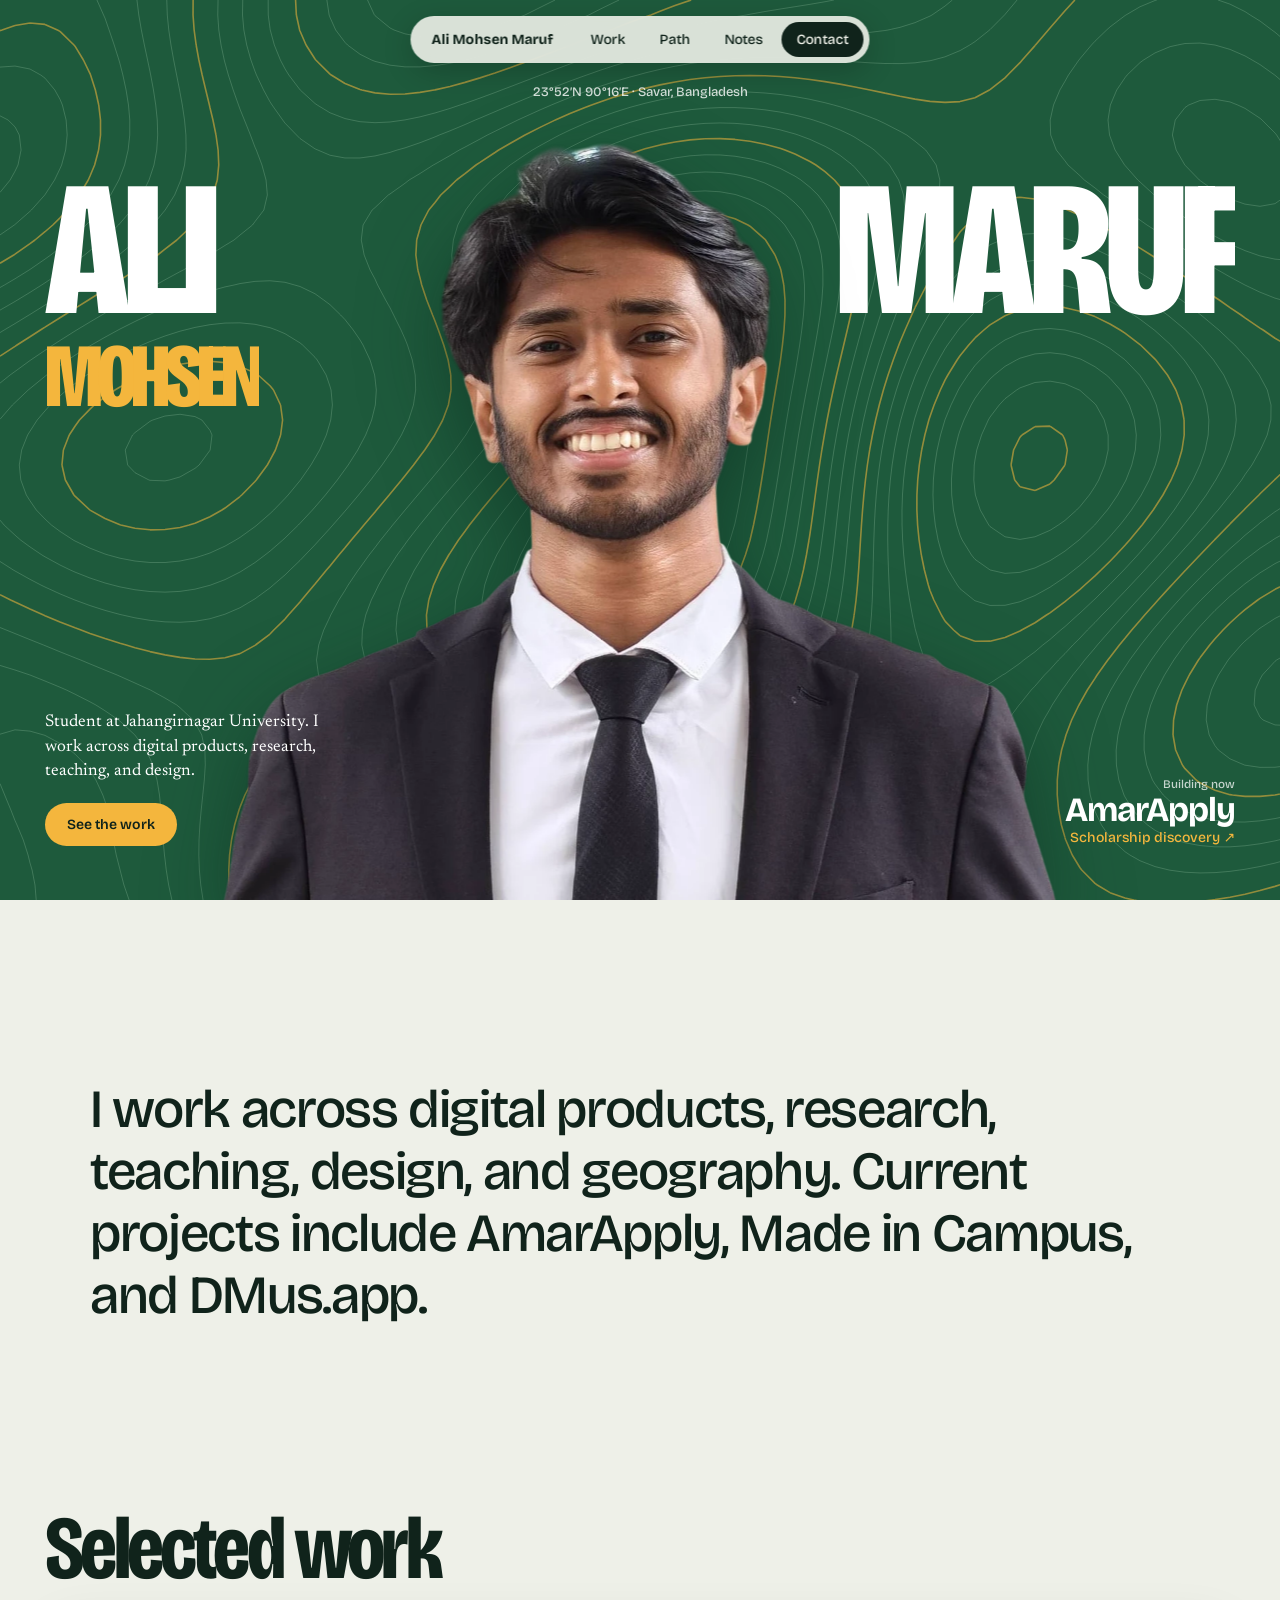
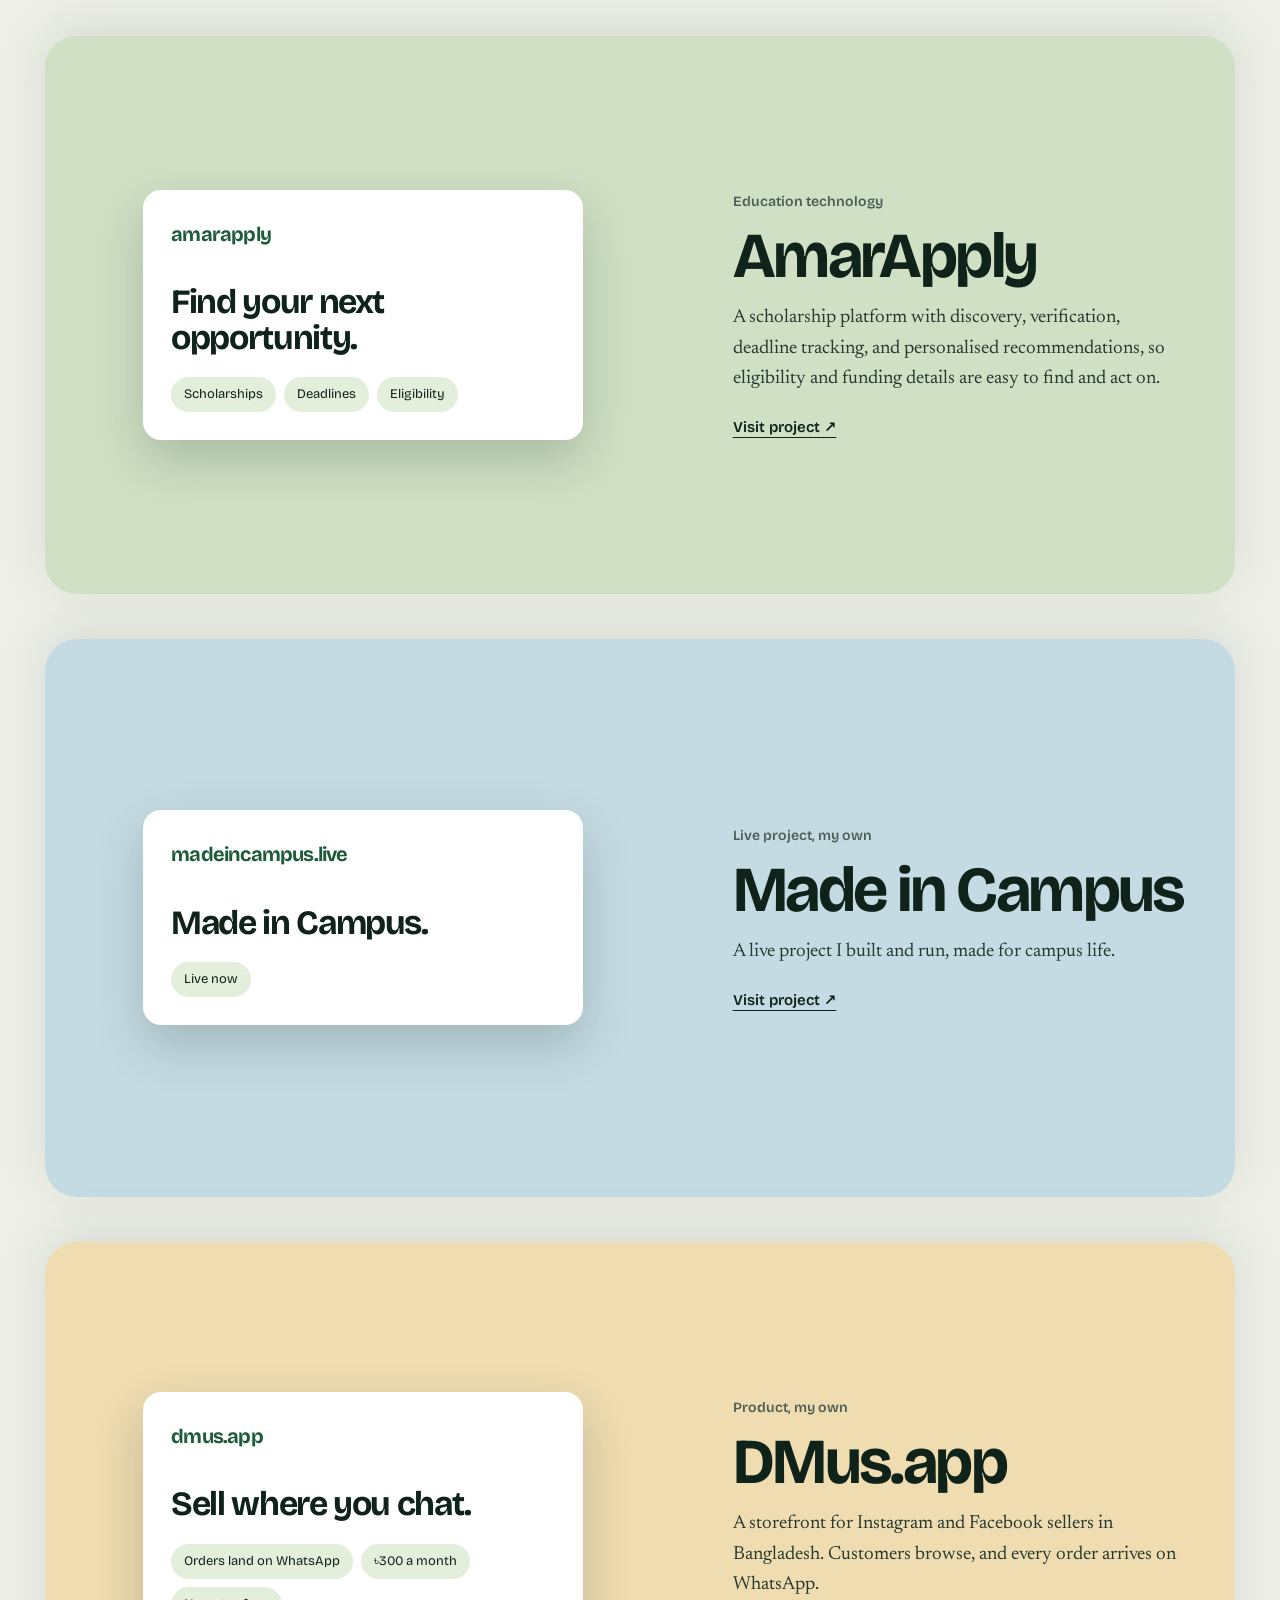
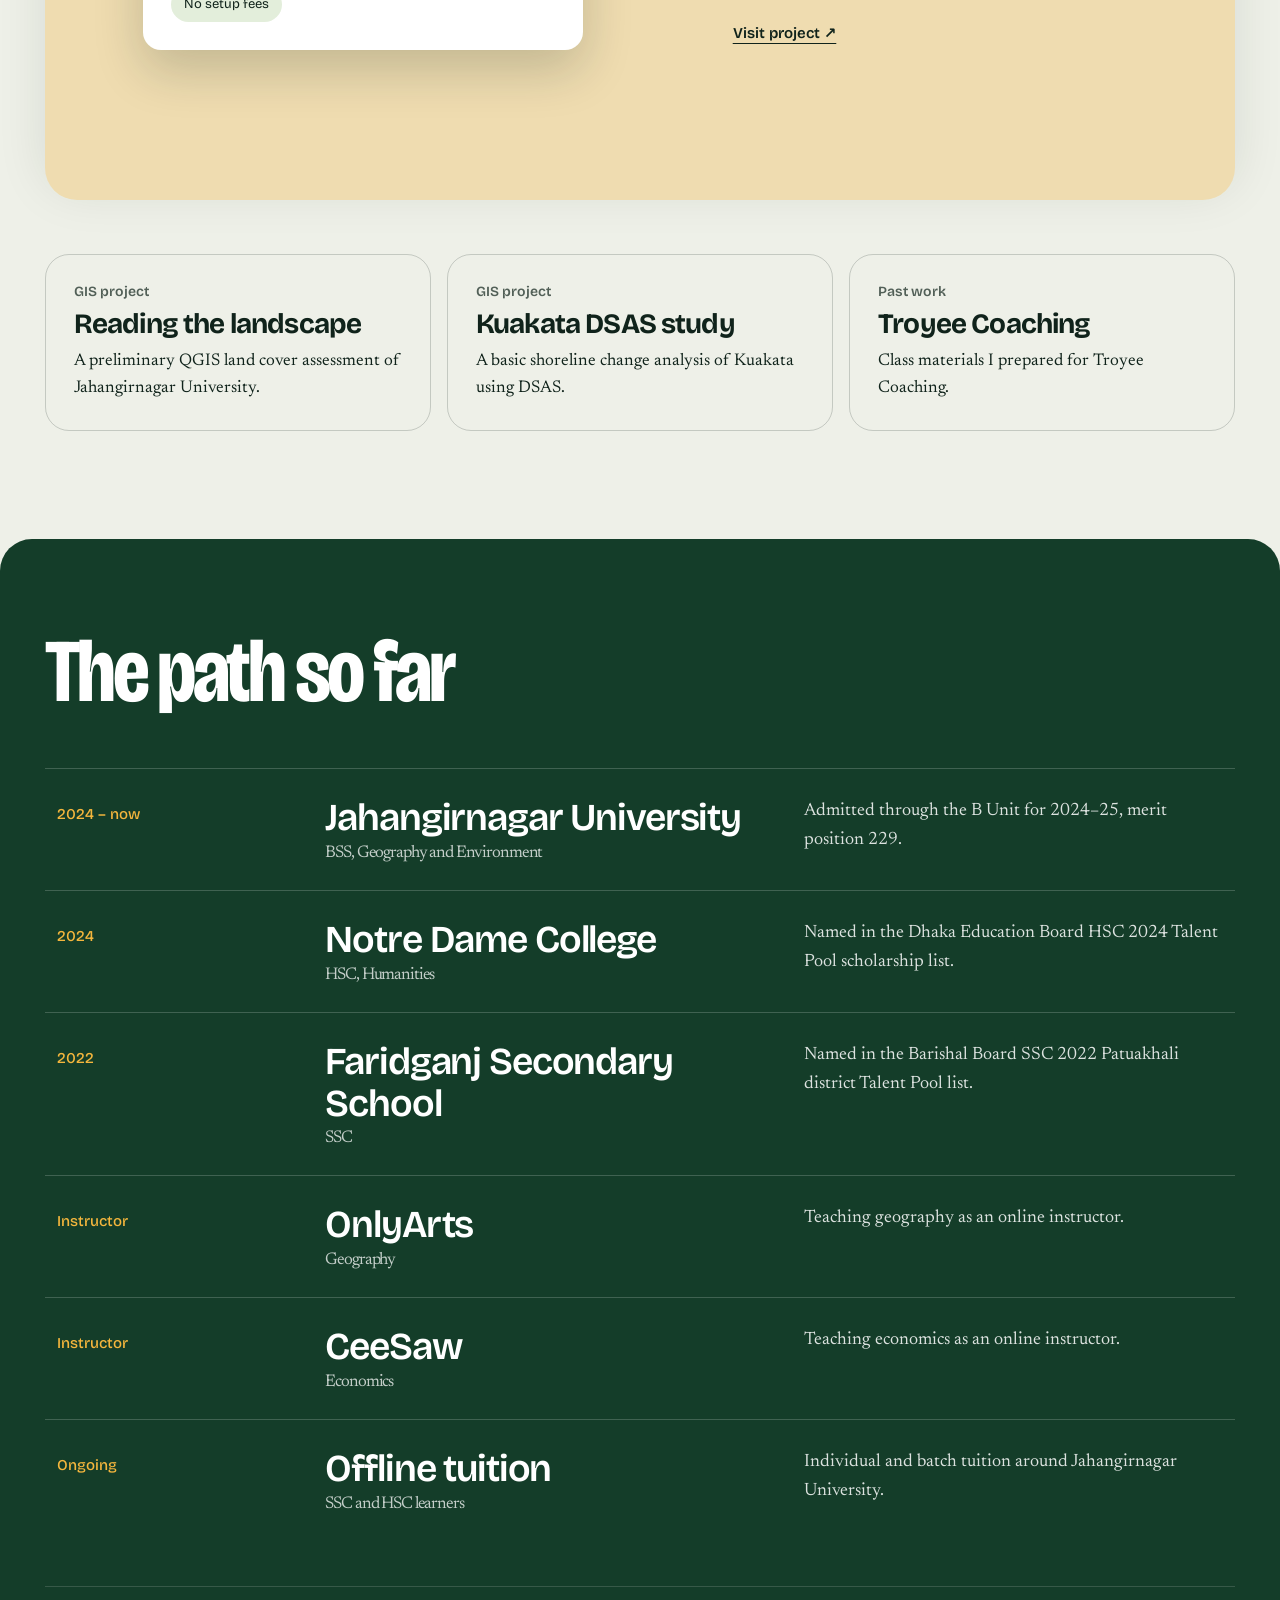
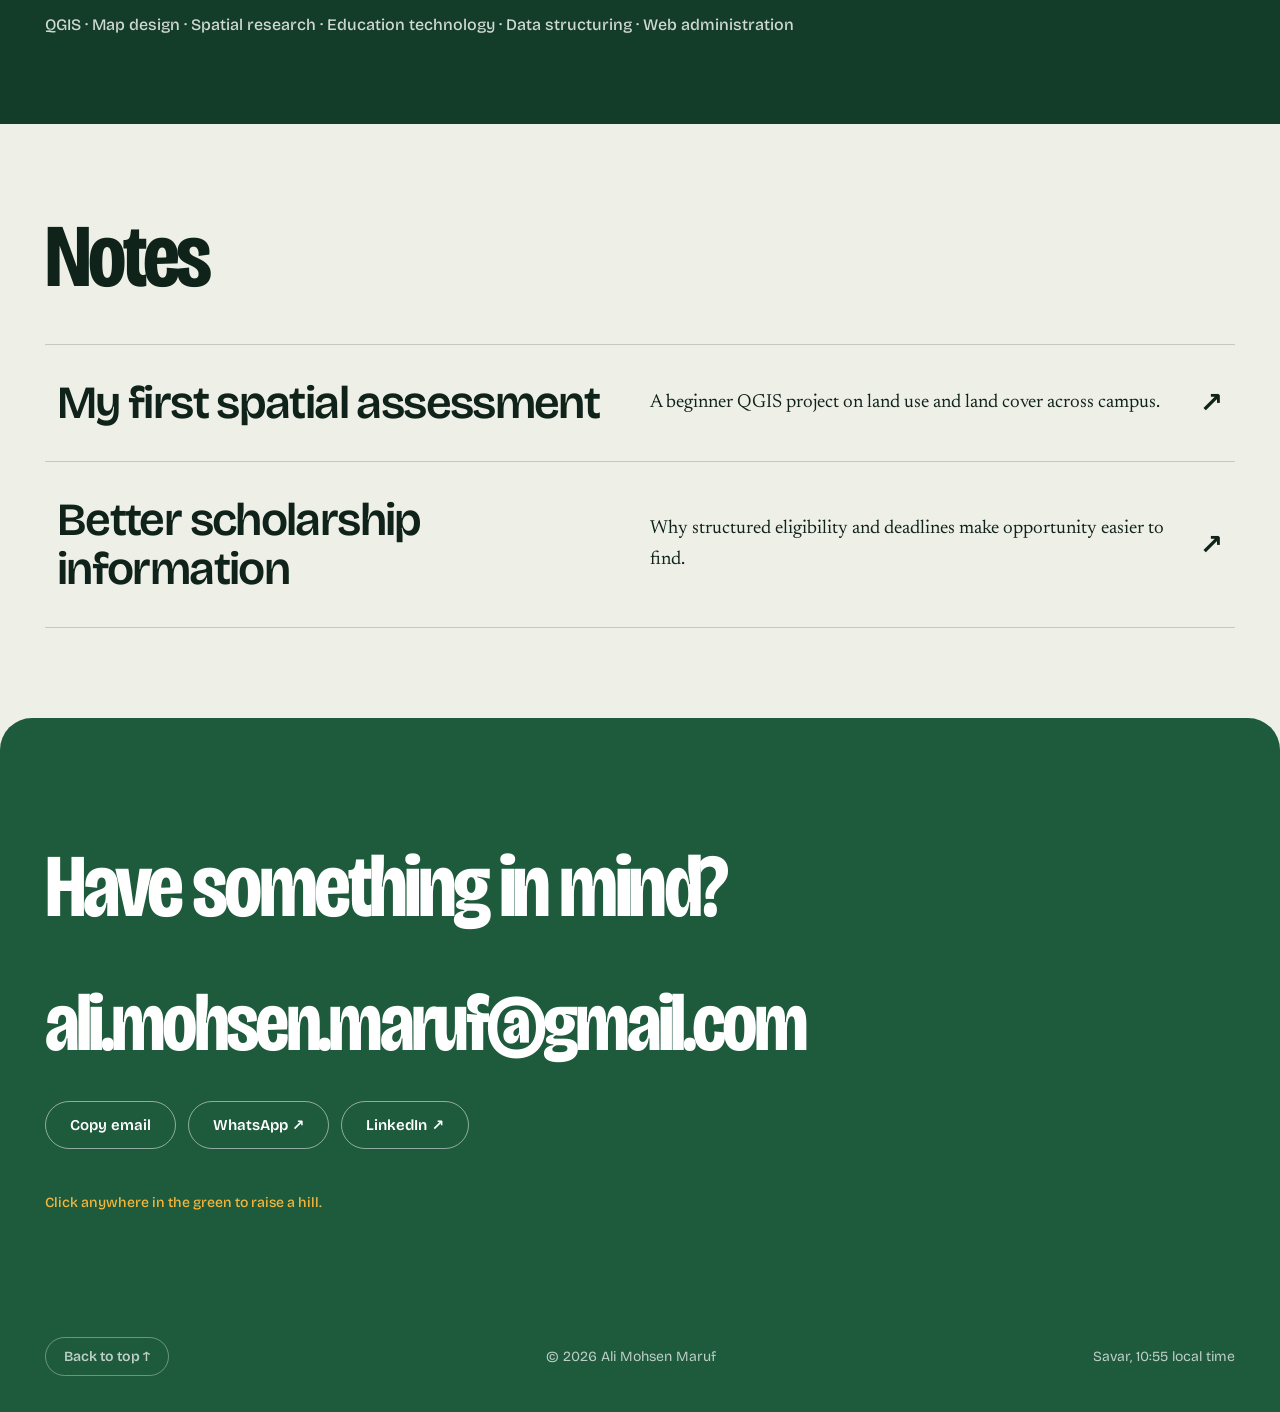
==== commit c8f26004: "seo" ====
--- a/index.html
+++ b/index.html
@@ -2,17 +2,52 @@
 <html lang="en">
 <head>
 <meta charset="utf-8"><meta name="viewport" content="width=device-width, initial-scale=1">
-<title>Ali Mohsen Maruf — Student, researcher, builder</title>
-<meta name="description" content="Ali Mohsen Maruf is a geography student, researcher, and builder working across digital products, design, teaching, and spatial research in Bangladesh.">
+<title>Ali Mohsen Maruf — Personal Portfolio</title>
+<meta name="description" content="Meet Ali Mohsen Maruf: a student, researcher, and builder in Bangladesh working across digital products, design, teaching, and spatial research.">
 <meta name="theme-color" content="#1e5a3c"><meta name="author" content="Ali Mohsen Maruf">
+<meta name="robots" content="index, follow, max-image-preview:large">
 <link rel="canonical" href="https://alimohsenmaruf.com/">
-<meta property="og:type" content="profile"><meta property="og:title" content="Ali Mohsen Maruf — Student, researcher, builder"><meta property="og:description" content="Geography student and builder. Spatial research, digital products, teaching, and design."><meta property="og:url" content="https://alimohsenmaruf.com/"><meta property="og:image" content="https://alimohsenmaruf.com/assets/images/avatar.png"><meta name="twitter:card" content="summary_large_image">
+<meta property="og:type" content="profile"><meta property="og:site_name" content="Ali Mohsen Maruf"><meta property="og:title" content="Ali Mohsen Maruf — Personal Portfolio"><meta property="og:description" content="A personal portfolio spanning digital products, design, teaching, and research."><meta property="og:url" content="https://alimohsenmaruf.com/"><meta property="og:image" content="https://alimohsenmaruf.com/assets/images/avatar.png"><meta property="og:image:alt" content="Portrait of Ali Mohsen Maruf">
+<meta name="twitter:card" content="summary_large_image"><meta name="twitter:title" content="Ali Mohsen Maruf — Personal Portfolio"><meta name="twitter:description" content="Digital products, design, teaching, and research by Ali Mohsen Maruf."><meta name="twitter:image" content="https://alimohsenmaruf.com/assets/images/avatar.png"><meta name="twitter:image:alt" content="Portrait of Ali Mohsen Maruf">
+<link rel="alternate" type="text/plain" href="/llms.txt" title="AI-readable portfolio summary">
 <link rel="icon" href="./assets/images/favicon.svg" type="image/svg+xml">
 <link rel="preload" as="image" href="./assets/images/avatar.webp" fetchpriority="high">
 <link rel="preconnect" href="https://fonts.googleapis.com"><link rel="preconnect" href="https://fonts.gstatic.com" crossorigin>
 <link href="https://fonts.googleapis.com/css2?family=Bricolage+Grotesque:opsz,wdth,wght@12..96,75..100,400..800&family=Newsreader:ital,opsz,wght@0,6..72,400..500;1,6..72,400&display=swap" rel="stylesheet">
 <link rel="stylesheet" href="./assets/css/style.css?v=2">
-<script type="application/ld+json">{"@context":"https://schema.org","@type":"ProfilePage","name":"Ali Mohsen Maruf","url":"https://alimohsenmaruf.com/","mainEntity":{"@type":"Person","name":"Ali Mohsen Maruf","image":"https://alimohsenmaruf.com/assets/images/avatar.png","email":"mailto:ali.mohsen.maruf@gmail.com","affiliation":{"@type":"CollegeOrUniversity","name":"Jahangirnagar University"},"knowsAbout":["GIS","QGIS","Spatial analysis","Land use and land cover","Education technology"],"sameAs":["https://www.linkedin.com/in/alimohsenmaruf/","https://www.facebook.com/ali.mohsen.maruf","https://www.instagram.com/ali.mohsen.maruf/","https://www.youtube.com/@ali-mohsen-maruf"]}}</script>
+<script type="application/ld+json">
+{
+  "@context": "https://schema.org",
+  "@type": "ProfilePage",
+  "name": "Ali Mohsen Maruf — Personal Portfolio",
+  "url": "https://alimohsenmaruf.com/",
+  "mainEntity": {
+    "@type": "Person",
+    "name": "Ali Mohsen Maruf",
+    "url": "https://alimohsenmaruf.com/",
+    "image": "https://alimohsenmaruf.com/assets/images/avatar.png",
+    "description": "A student, researcher, and builder working across digital products, design, teaching, and spatial research.",
+    "email": "mailto:ali.mohsen.maruf@gmail.com",
+    "telephone": "+8801540553233",
+    "address": {
+      "@type": "PostalAddress",
+      "addressLocality": "Savar",
+      "addressCountry": "BD"
+    },
+    "affiliation": {
+      "@type": "CollegeOrUniversity",
+      "name": "Jahangirnagar University"
+    },
+    "knowsAbout": ["Digital products", "Design", "Teaching", "Research", "Geography", "GIS", "QGIS", "Spatial analysis", "Education technology"],
+    "sameAs": [
+      "https://www.linkedin.com/in/alimohsenmaruf/",
+      "https://www.facebook.com/ali.mohsen.maruf",
+      "https://www.instagram.com/ali.mohsen.maruf/",
+      "https://www.youtube.com/@ali-mohsen-maruf"
+    ]
+  }
+}
+</script>
 </head>
 <body>
 <nav class="nav" aria-label="Main"><a class="mark" href="#about">Ali Mohsen Maruf</a><a href="#work">Work</a><a href="#path">Path</a><a href="#notes">Notes</a><a class="cta" href="#contact">Contact</a></nav>
@@ -21,12 +56,12 @@
   <canvas id="topo" aria-hidden="true"></canvas>
   <h1 class="name" aria-label="Ali Mohsen Maruf"><span class="l"><i>Ali</i><em>Mohsen</em></span><span class="r"><i>Maruf</i></span></h1>
   <picture><source srcset="./assets/images/avatar.webp" type="image/webp"><img class="portrait" src="./assets/images/avatar.png" alt="Ali Mohsen Maruf, smiling, in a dark suit" width="1264" height="1144" fetchpriority="high"></picture>
-  <div class="note"><p>Geography student at Jahangirnagar University. I map landscapes, build tools for students, and teach.</p><a class="btn" href="#work">See the work</a></div>
+  <div class="note"><p>Student at Jahangirnagar University. I work across digital products, research, teaching, and design.</p><a class="btn" href="#work">See the work</a></div>
   <a class="side" href="https://scholarships.amarapply.com" target="_blank" rel="noopener"><small>Building now</small><strong>AmarApply</strong><span>Scholarship discovery ↗</span></a>
   <p class="coords">23°52′N 90°16′E · Savar, Bangladesh</p>
 </header>
 
-<section class="statement"><p id="reveal">I study geography, and I keep finding that the hard part of most problems is information nobody has organised yet. So I make maps in QGIS, build AmarApply so students can find scholarships they qualify for, run DMus.app, and teach geography and economics.</p></section>
+<section class="statement"><p id="reveal">I work across digital products, research, teaching, design, and geography. Current projects include AmarApply, Made in Campus, and DMus.app.</p></section>
 
 <section class="work" id="work"><h2>Selected work</h2>
   <div class="stack">
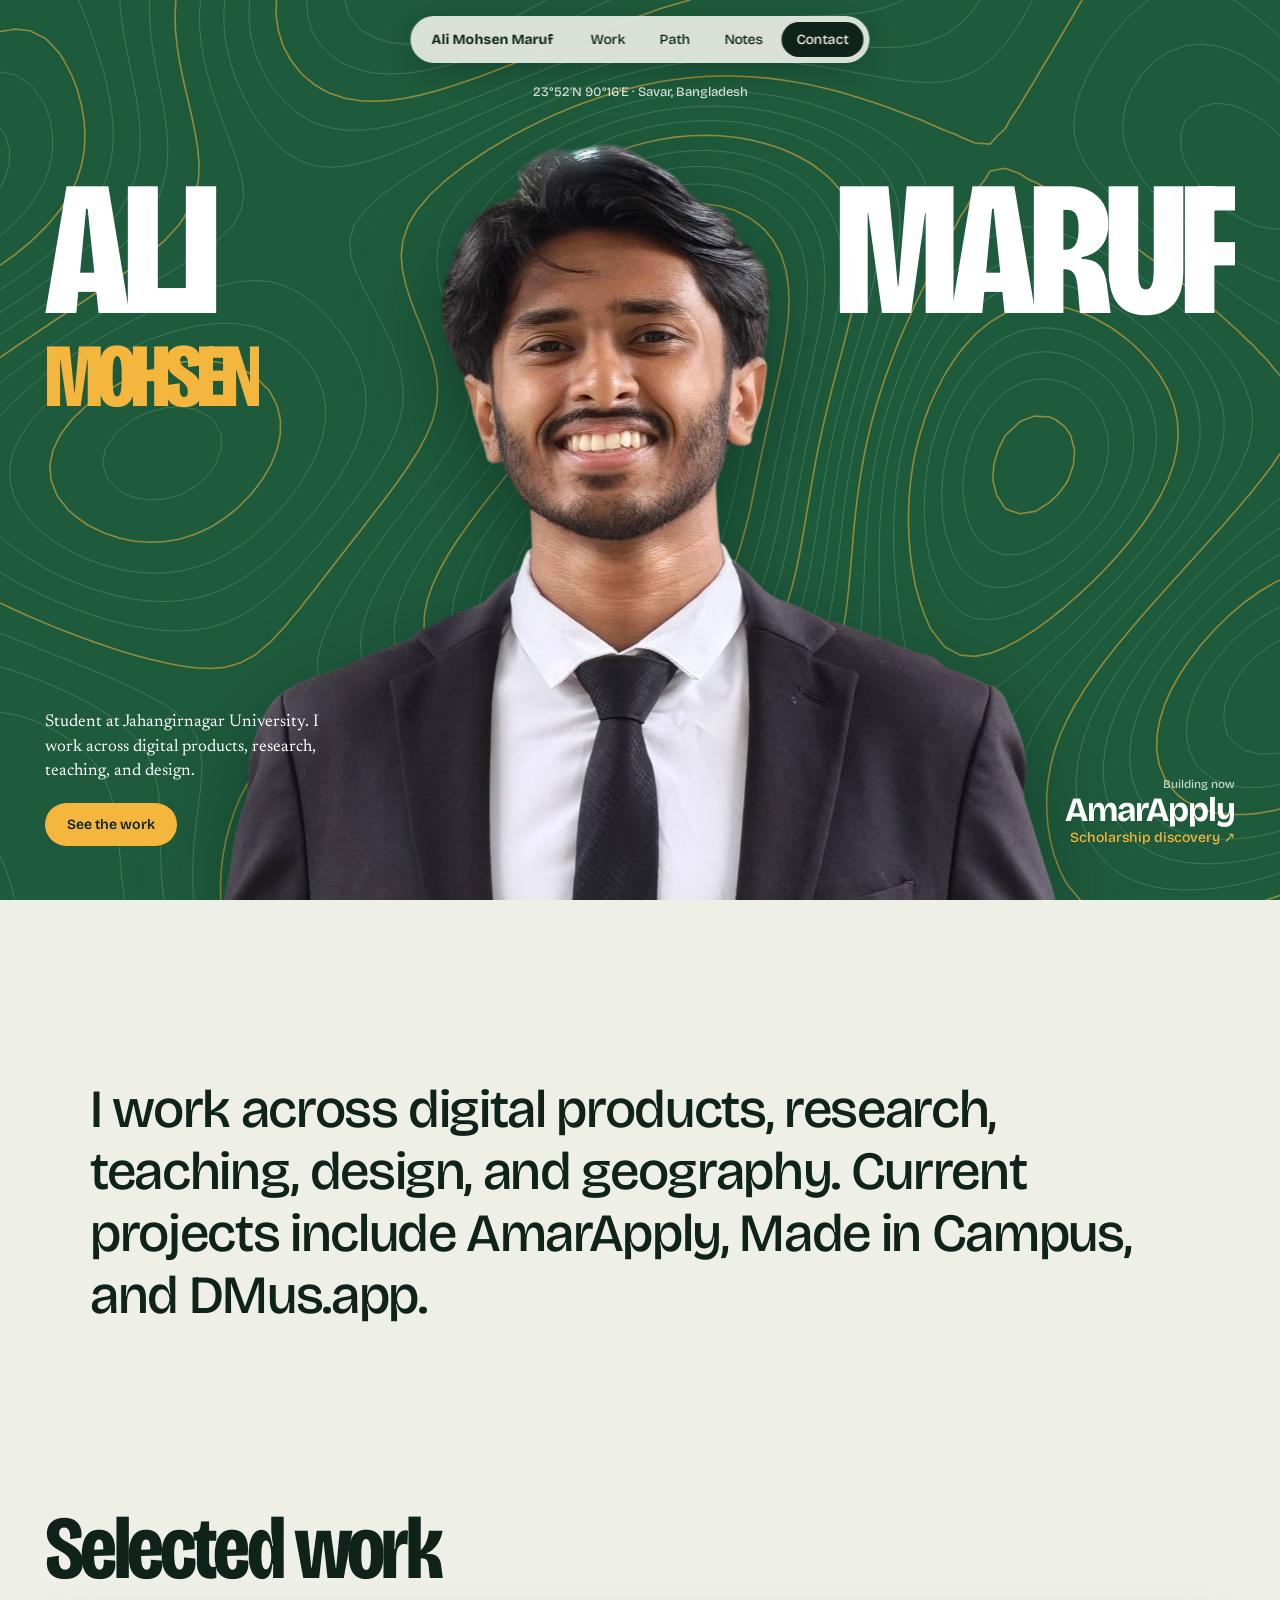
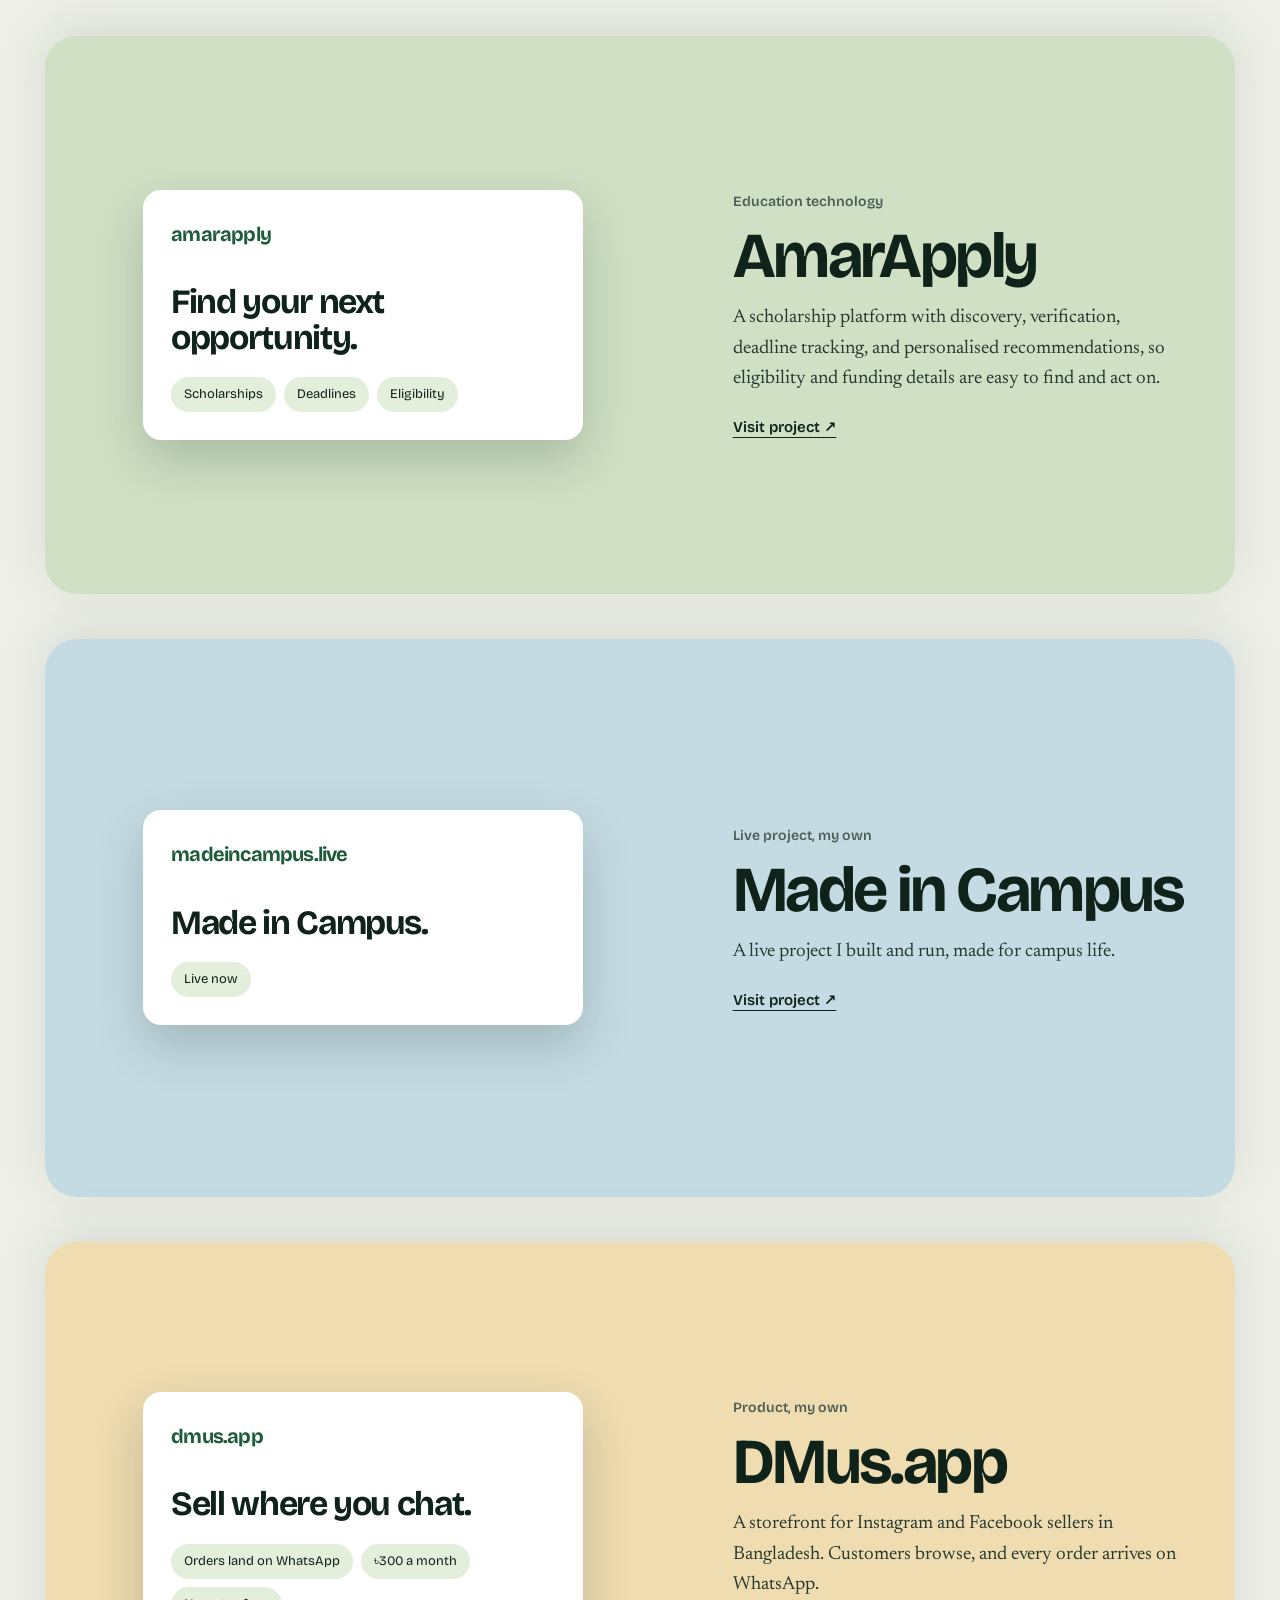
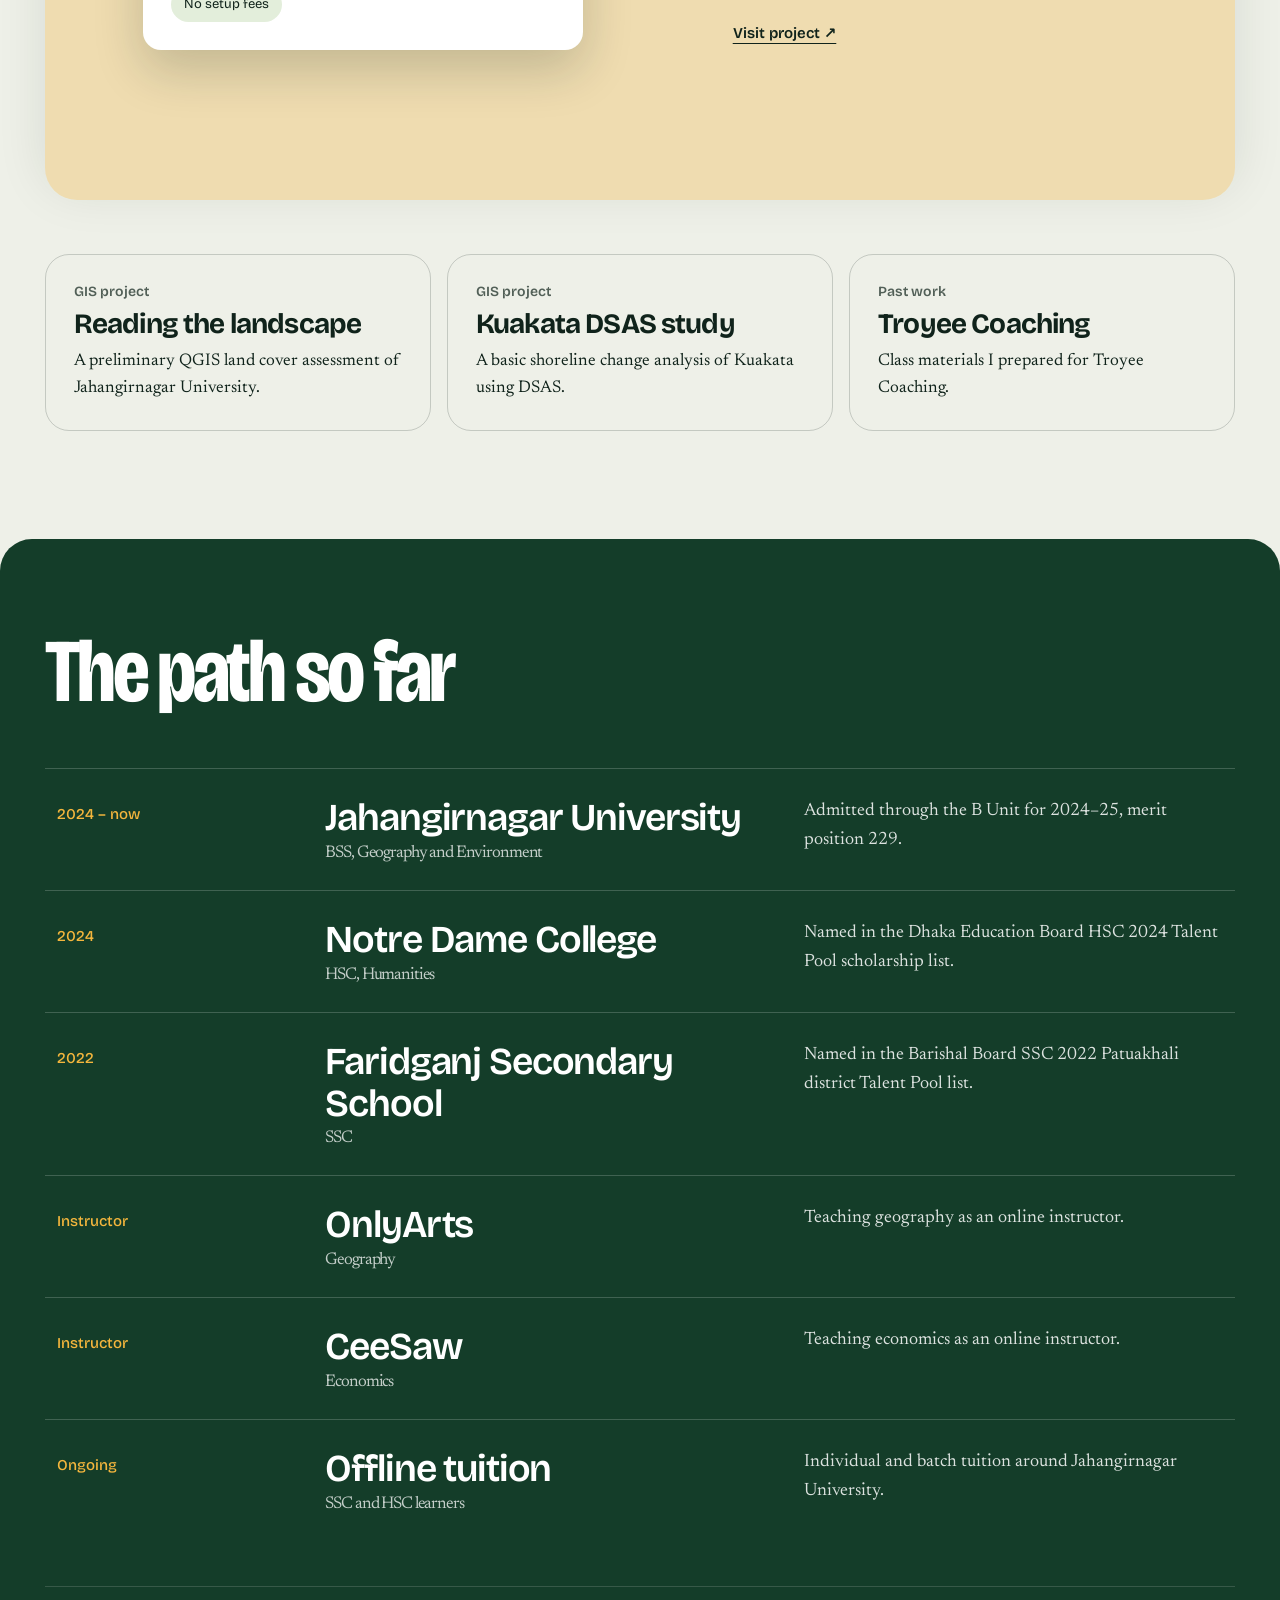
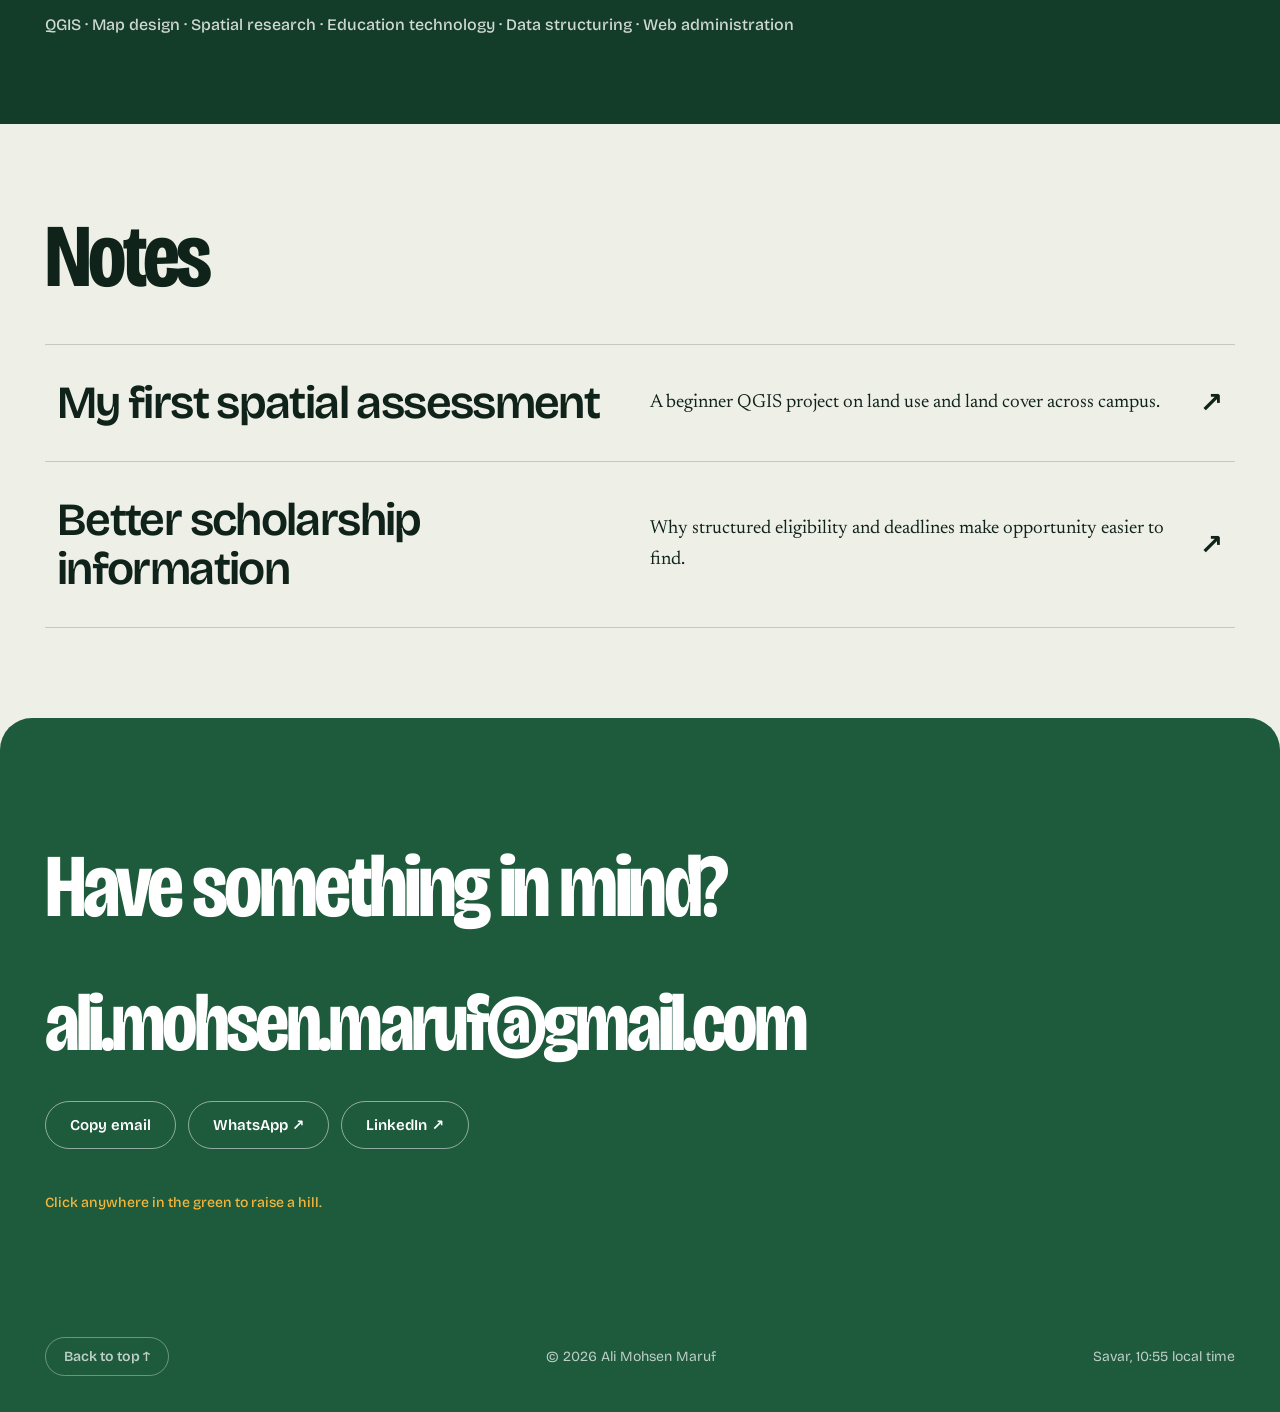
==== commit b12a37b7: "footerx" ====
--- a/index.html
+++ b/index.html
@@ -14,7 +14,7 @@
 <link rel="preload" as="image" href="./assets/images/avatar.webp" fetchpriority="high">
 <link rel="preconnect" href="https://fonts.googleapis.com"><link rel="preconnect" href="https://fonts.gstatic.com" crossorigin>
 <link href="https://fonts.googleapis.com/css2?family=Bricolage+Grotesque:opsz,wdth,wght@12..96,75..100,400..800&family=Newsreader:ital,opsz,wght@0,6..72,400..500;1,6..72,400&display=swap" rel="stylesheet">
-<link rel="stylesheet" href="./assets/css/style.css?v=2">
+<link rel="stylesheet" href="./assets/css/style.css?v=4">
 <script type="application/ld+json">
 {
   "@context": "https://schema.org",
--- a/assets/css/style.css
+++ b/assets/css/style.css
@@ -40,4 +40,36 @@
 .more{display:grid;grid-template-columns:repeat(3,1fr);gap:16px;margin-top:6vh}.more>*{padding:28px;border-radius:24px;border:1.5px solid #10231b30;display:flex;flex-direction:column;gap:10px;transition:background .25s,color .25s}.more a:hover{background:var(--ink);color:var(--silt)}.more small{font:600 14px var(--d);opacity:.7}.more h3{font:700 28px/1 var(--d);letter-spacing:-.03em}.more p{font-size:17px}
 .contact{position:relative;overflow:hidden}#topo2{position:absolute;inset:0;width:100%;height:100%;cursor:crosshair}.contact>:not(canvas){position:relative;pointer-events:none}.contact a,.contact button{pointer-events:auto}.hint{margin-top:5vh;font:500 14px var(--d);color:var(--gold)}.fine{align-items:center}.fine button{padding:10px 18px;border-radius:99px;border:1.5px solid #ffffff80;background:none;color:#fff;font:600 14px var(--d);cursor:pointer}.fine button:hover{background:var(--gold);color:var(--ink);border-color:var(--gold)}
 @media(max-width:820px){.more{grid-template-columns:1fr}}
+@media(max-width:820px){.contact{padding-bottom:24px}.fine{display:grid;grid-template-columns:minmax(0,1fr) minmax(0,1fr);gap:18px 12px;margin-top:8vh}.fine span:first-of-type{grid-row:1;grid-column:1}.fine span:last-child{grid-row:1;grid-column:2;text-align:right}.fine button{grid-row:2;grid-column:1/-1;width:100%;min-height:58px;padding:16px 20px;font-size:15px}.fine span{min-width:0;white-space:normal;line-height:1.45}}
+@media(max-width:560px){.nav{top:10px;max-width:calc(100% - 16px);gap:0;padding:4px}.nav a{padding:9px 10px;font-size:12px}.nav .cta{padding-inline:13px}.hero{min-height:620px}.name{font-size:24vw}.name .r{top:calc(12% + 36vw)}.note{font-size:16px}.statement{padding:76px 6vw}.work{padding-inline:5vw;padding-bottom:9vh}.case{border-radius:22px;min-height:0}.art{min-height:270px;padding:26px}.win{padding:22px;border-radius:14px}.win i{margin:25px 0 18px;font-size:clamp(27px,8vw,34px)}.txt{padding:28px 24px 34px}.more{gap:12px}.more>*{padding:23px;border-radius:19px}.path,.notes{padding:8vh 5vw}.row{padding:23px 6px}.nrow{padding:26px 6px}.contact{padding:11vh 5vw 22px;border-radius:24px 24px 0 0}.contact h2{font-size:clamp(39px,10vw,64px)}.mail{font-size:clamp(24px,7vw,44px);margin:5vh 0 3vh}.acts{gap:9px}.acts a,.acts button{min-height:48px;padding:13px 17px;font-size:14px}.hint{margin-top:4vh}.fine{margin-top:7vh}}
+@media(max-width:380px){.nav a{padding-inline:8px;font-size:11px}.nav .cta{padding-inline:10px}.hero{min-height:600px}.name{font-size:23vw}.name .r{top:calc(12% + 34.5vw)}.portrait{width:140vw}.note{bottom:3vh}.coords{display:none}.fine{gap:14px 8px}.fine span{font-size:11px}}
+@media(max-height:540px) and (orientation:landscape){.hero{height:auto;min-height:560px}.name{font-size:18vw}.name span{top:16%}.name .r{top:calc(16% + 27vw)}.portrait{height:82%;max-height:none}.note{width:min(250px,31vw);bottom:5vh}}
 .stack{position:relative}.more{position:relative;z-index:1}
+.not-found-page{min-height:100svh;background:var(--silt)}
+.lost{position:relative;min-height:100svh;overflow:hidden;padding:118px 3.5vw 32px;background:var(--g);color:#fff;display:flex;flex-direction:column;justify-content:space-between}
+.lost::before{content:"";position:absolute;inset:0;background:radial-gradient(ellipse at 76% 44%,#f4b63d1c,transparent 38%),linear-gradient(120deg,#143d29a8,transparent 60%);pointer-events:none}
+.lost-top,.lost-bottom{position:relative;z-index:1;display:flex;justify-content:space-between;font:600 11px var(--d);letter-spacing:.13em;color:#ffffff9c}
+.lost-map{position:absolute;inset:0 0 0 34%;overflow:hidden;color:#d8eddb;opacity:.25;mask-image:linear-gradient(90deg,transparent,#000 35%,#000)}
+.lost-map svg{width:100%;height:100%;transform:scale(1.18);animation:map-drift 24s ease-in-out infinite alternate}
+@keyframes map-drift{to{transform:scale(1.25) translate(-2%,1%)}}
+.lost-content{position:relative;z-index:1;width:min(1120px,100%);margin:auto;padding:8vh 0 10vh}
+.lost-kicker{display:flex;align-items:center;gap:11px;font:600 12px var(--d);letter-spacing:.15em;color:#ffffffb8}
+.lost-kicker span{width:8px;height:8px;border-radius:50%;background:var(--gold);box-shadow:0 0 18px #f4b63d99}
+.lost-content h1{margin:18px 0 22px;font:800 clamp(130px,28vw,340px)/.72 var(--d);letter-spacing:-.09em;color:#f4b63d}
+.lost-content h1 span{color:#fff}
+.lost-copy{display:grid;grid-template-columns:1.1fr .8fr;gap:8vw;align-items:end;max-width:930px}
+.lost-serif{font:italic 500 clamp(31px,5.2vw,66px)/.98 var(--s);letter-spacing:-.035em}
+.lost-explain{max-width:320px;color:#ffffffb8;font:400 17px/1.5 var(--s)}
+.lost-home{display:flex;align-items:center;justify-content:space-between;width:min(370px,100%);margin-top:36px;padding:17px 22px;border-radius:99px;background:var(--silt);color:var(--ink);font:600 15px var(--d);transition:background .2s,transform .2s}
+.lost-home span:last-child{font-size:20px;transition:transform .2s}.lost-home:hover{background:var(--gold);transform:translateY(-2px)}.lost-home:hover span:last-child{transform:translate(3px,-3px)}
+.lost-bottom{padding-top:18px;border-top:1px solid #ffffff35}
+.lost-footer{position:relative;padding:8vh 3.5vw 24px;background:var(--silt);color:var(--ink);border-radius:30px 30px 0 0;margin-top:-1px}
+.lost-footer-top{display:flex;justify-content:space-between;align-items:flex-end;padding:0 0 7vh;border-bottom:1px solid #10231b30}
+.lost-footer-top p{font:700 clamp(40px,7vw,92px)/.9 var(--d);letter-spacing:-.055em}
+.lost-footer-top>a{display:flex;gap:34px;align-items:center;padding:14px 0;font:600 15px var(--d);border-bottom:1px solid #10231b80}
+.lost-footer-top>a span{font-size:19px;transition:transform .2s}.lost-footer-top>a:hover span{transform:translate(3px,-3px)}
+.lost-footer-base{display:flex;justify-content:space-between;align-items:center;gap:20px;padding-top:22px;color:var(--mut);font:500 13px var(--d)}
+.lost-footer-home{display:flex;align-items:center;justify-content:space-between;gap:24px;padding:11px 16px;border:1px solid #10231b50;border-radius:99px;color:var(--ink);font:600 13px var(--d);transition:background .2s,color .2s}
+.lost-footer-home:hover{background:var(--ink);color:#fff}.lost-footer-home span{font-size:17px}
+@media(max-width:820px){.not-found-page .nav{top:12px}.lost{min-height:100svh;padding:90px 5vw 22px}.lost-top,.lost-bottom{font-size:9px;letter-spacing:.1em}.lost-top span:last-child{display:none}.lost-map{inset:4% -20% 0 4%;opacity:.19;mask-image:linear-gradient(180deg,#000,transparent 100%)}.lost-map svg{transform:scale(1.4)}.lost-content{padding:13vh 0 12vh}.lost-content h1{font-size:38vw;margin:25px 0 30px}.lost-copy{grid-template-columns:1fr;gap:15px}.lost-serif{font-size:clamp(35px,10vw,52px)}.lost-explain{max-width:34ch;font-size:16px}.lost-home{width:100%;min-height:62px;margin-top:28px;padding:18px 22px;font-size:16px}.lost-bottom{gap:12px}.lost-footer{padding:7vh 5vw 20px;border-radius:24px 24px 0 0}.lost-footer-top{display:block;padding-bottom:32px}.lost-footer-top p{font-size:clamp(43px,12vw,66px)}.lost-footer-top>a{justify-content:space-between;margin-top:28px;padding:18px 0;font-size:16px}.lost-footer-base{display:grid;grid-template-columns:1fr auto;gap:18px 12px;padding-top:20px}.lost-footer-home{grid-column:1/-1;width:100%;min-height:60px;padding:16px 20px;font-size:16px}.lost-footer-base>span{font-size:11px}.lost-footer-base>span:last-child{text-align:right}}
+@media(prefers-reduced-motion:reduce){.lost-map svg{animation:none}.lost-home,.lost-home span:last-child,.lost-footer-top>a span{transition:none}}
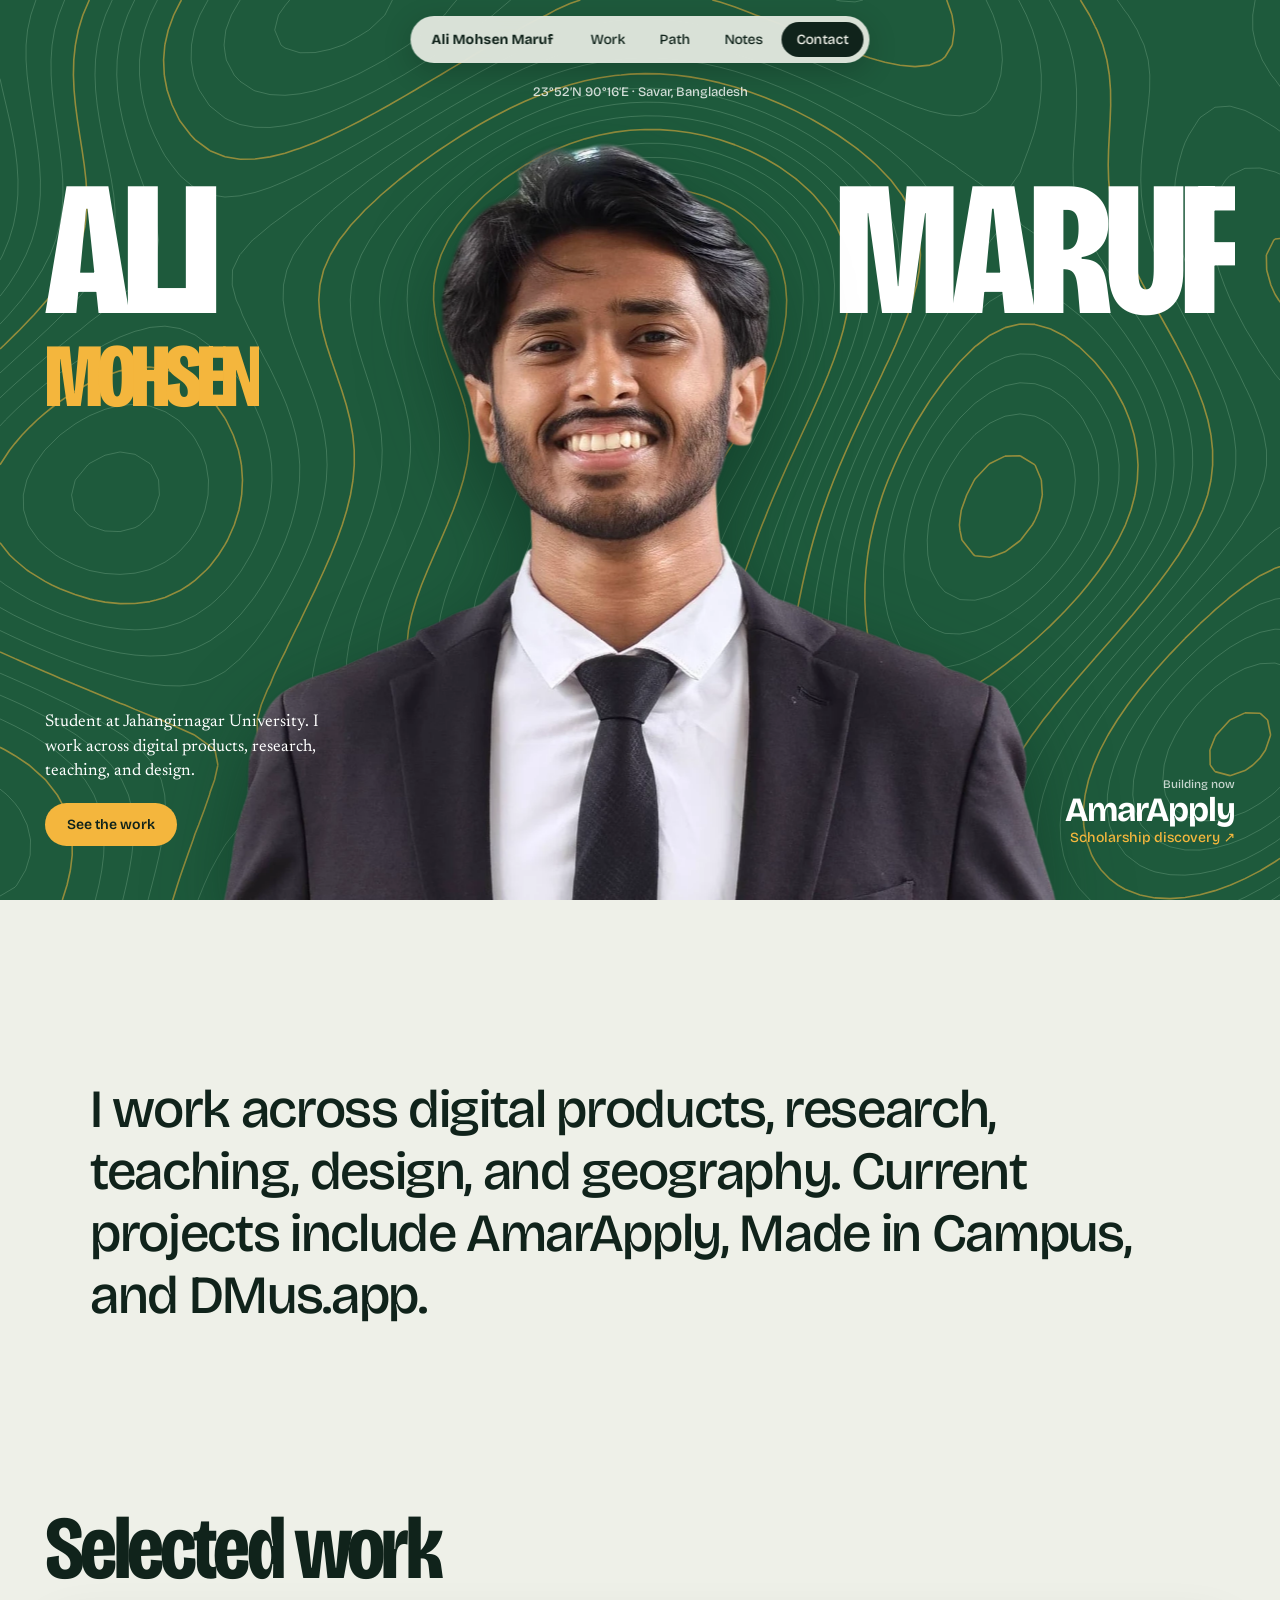
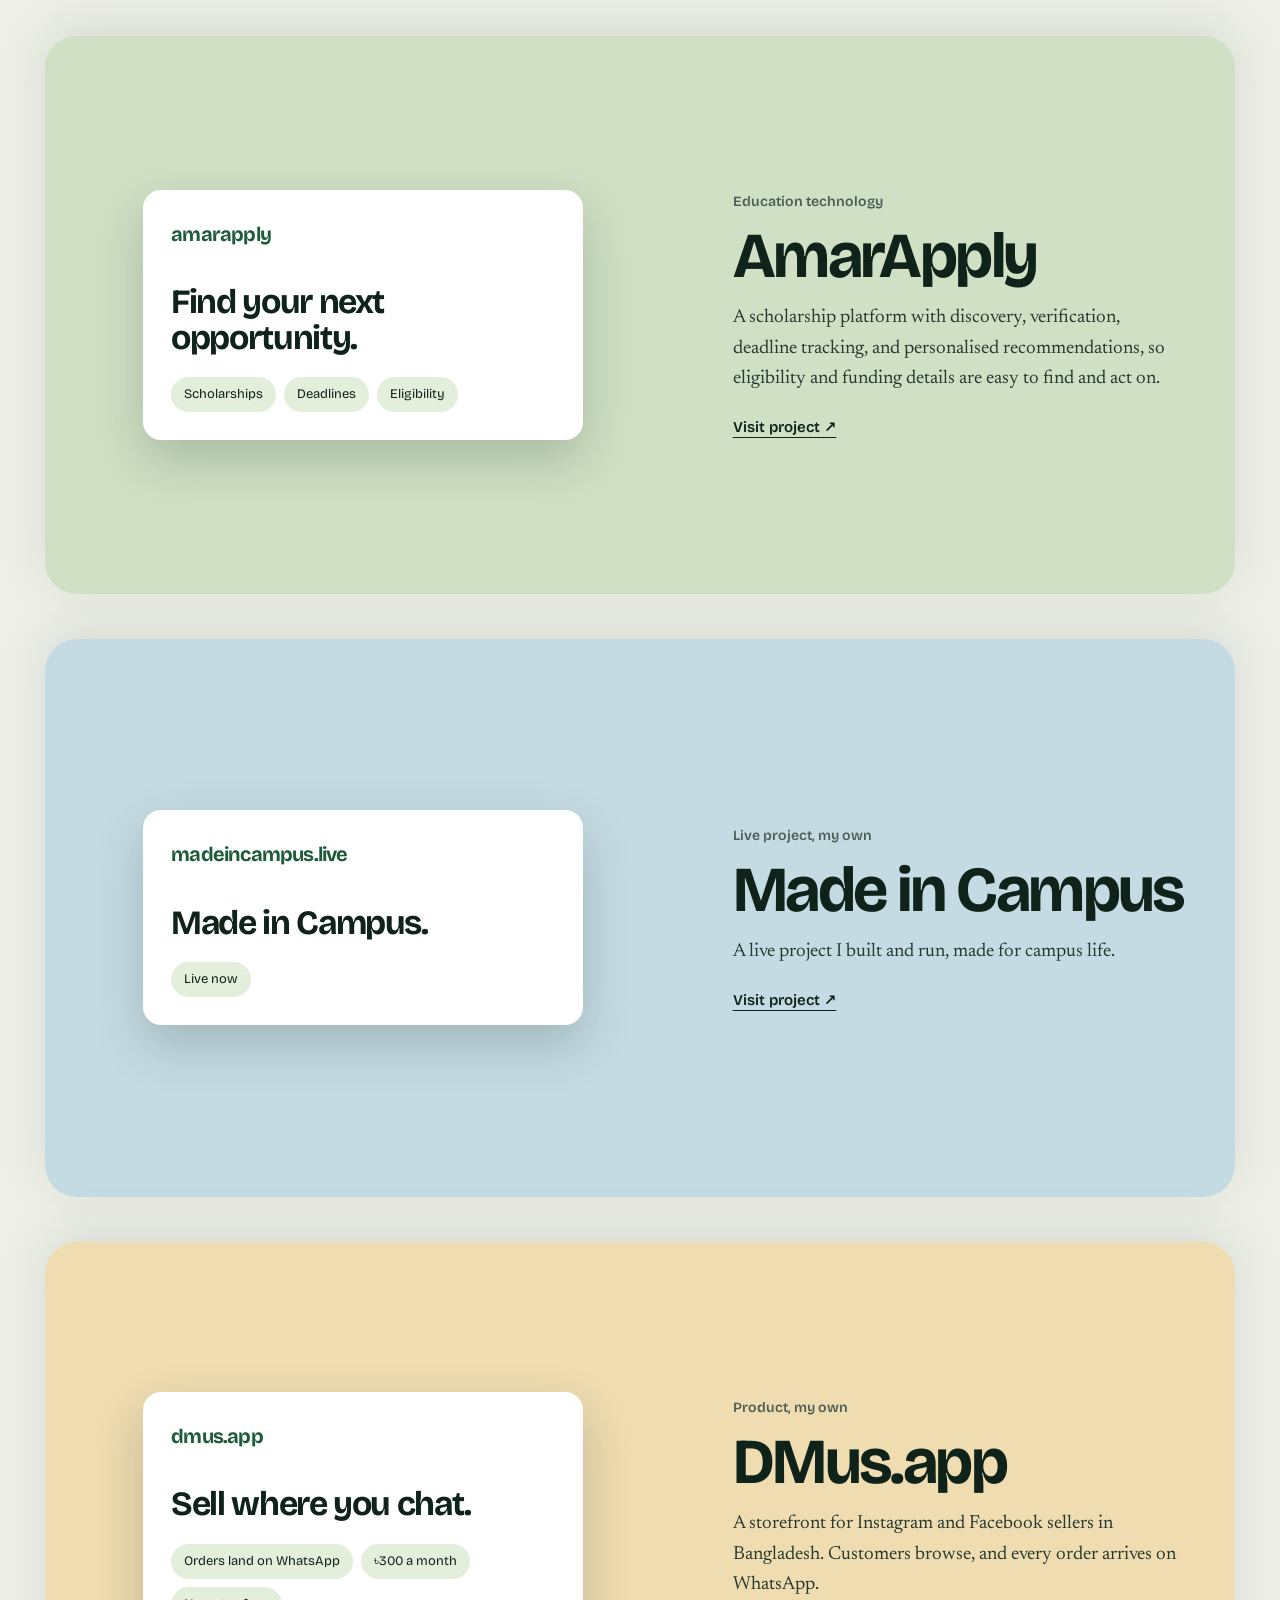
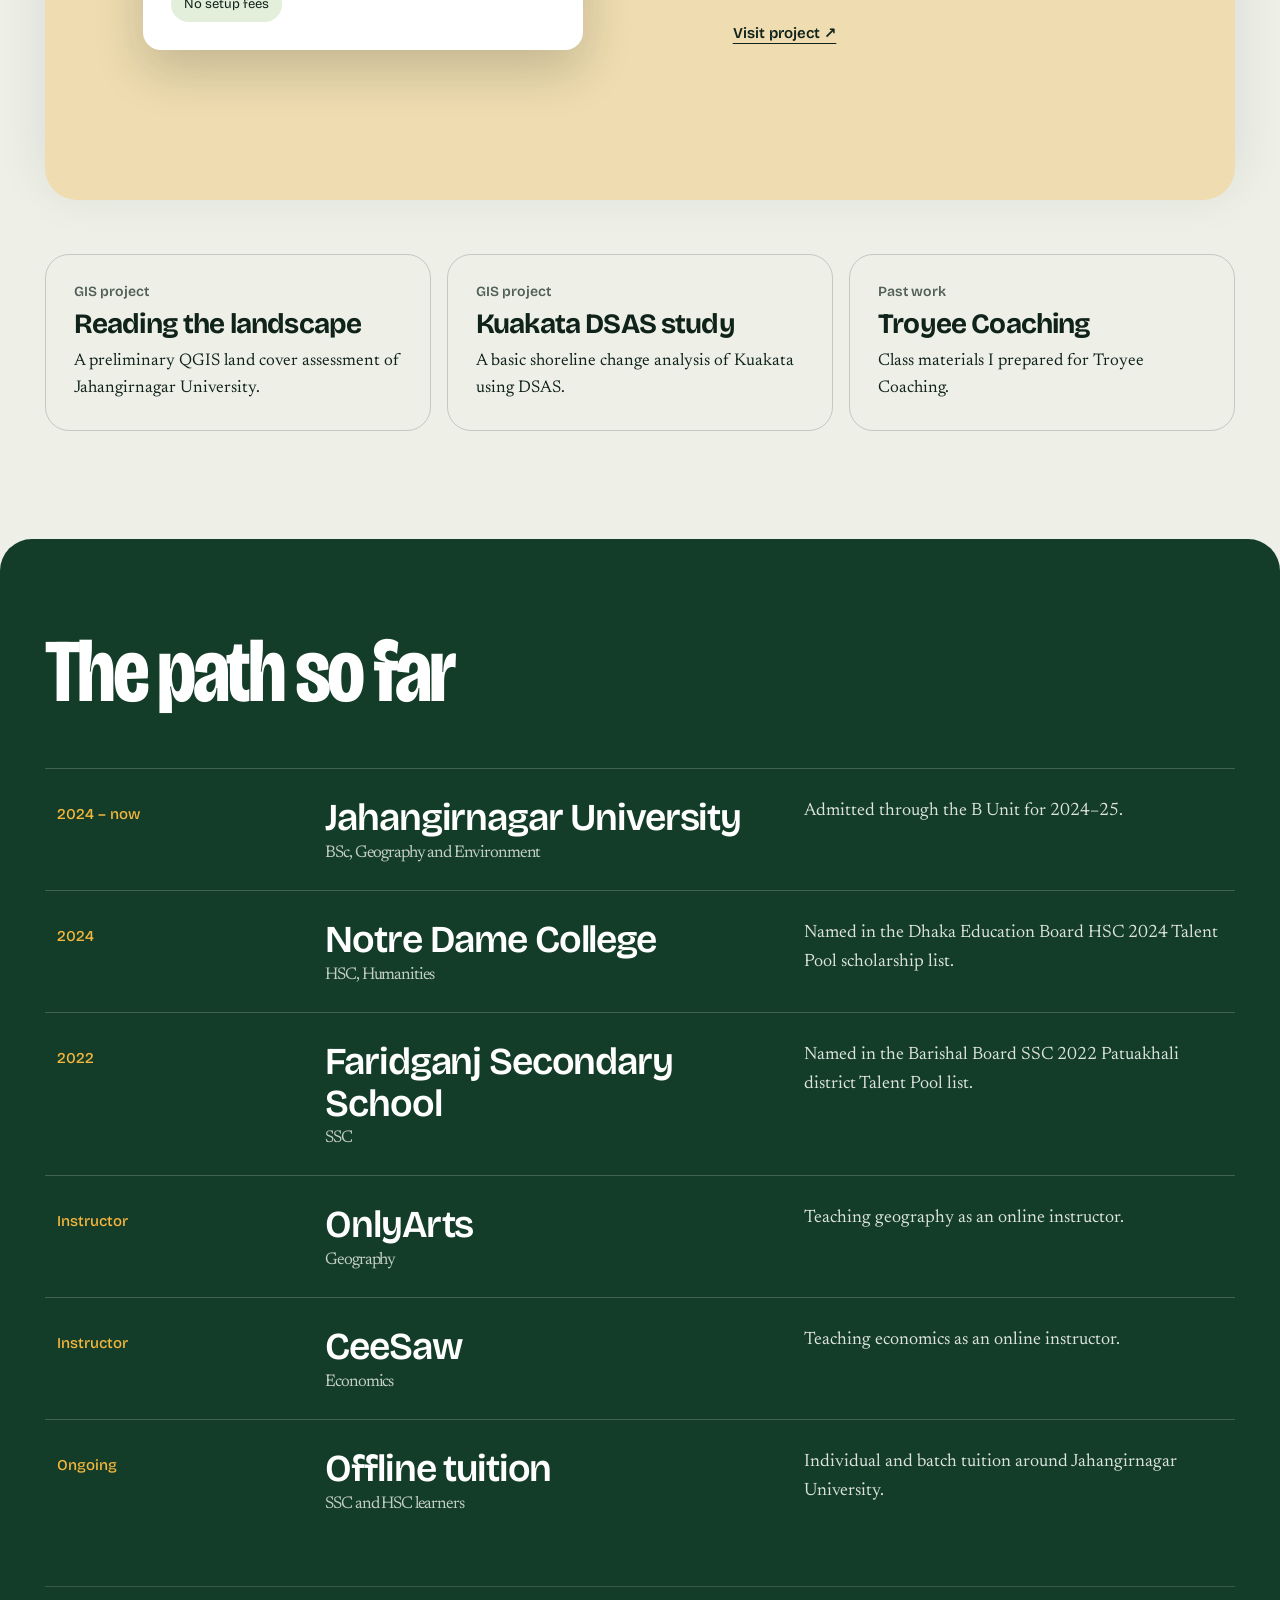
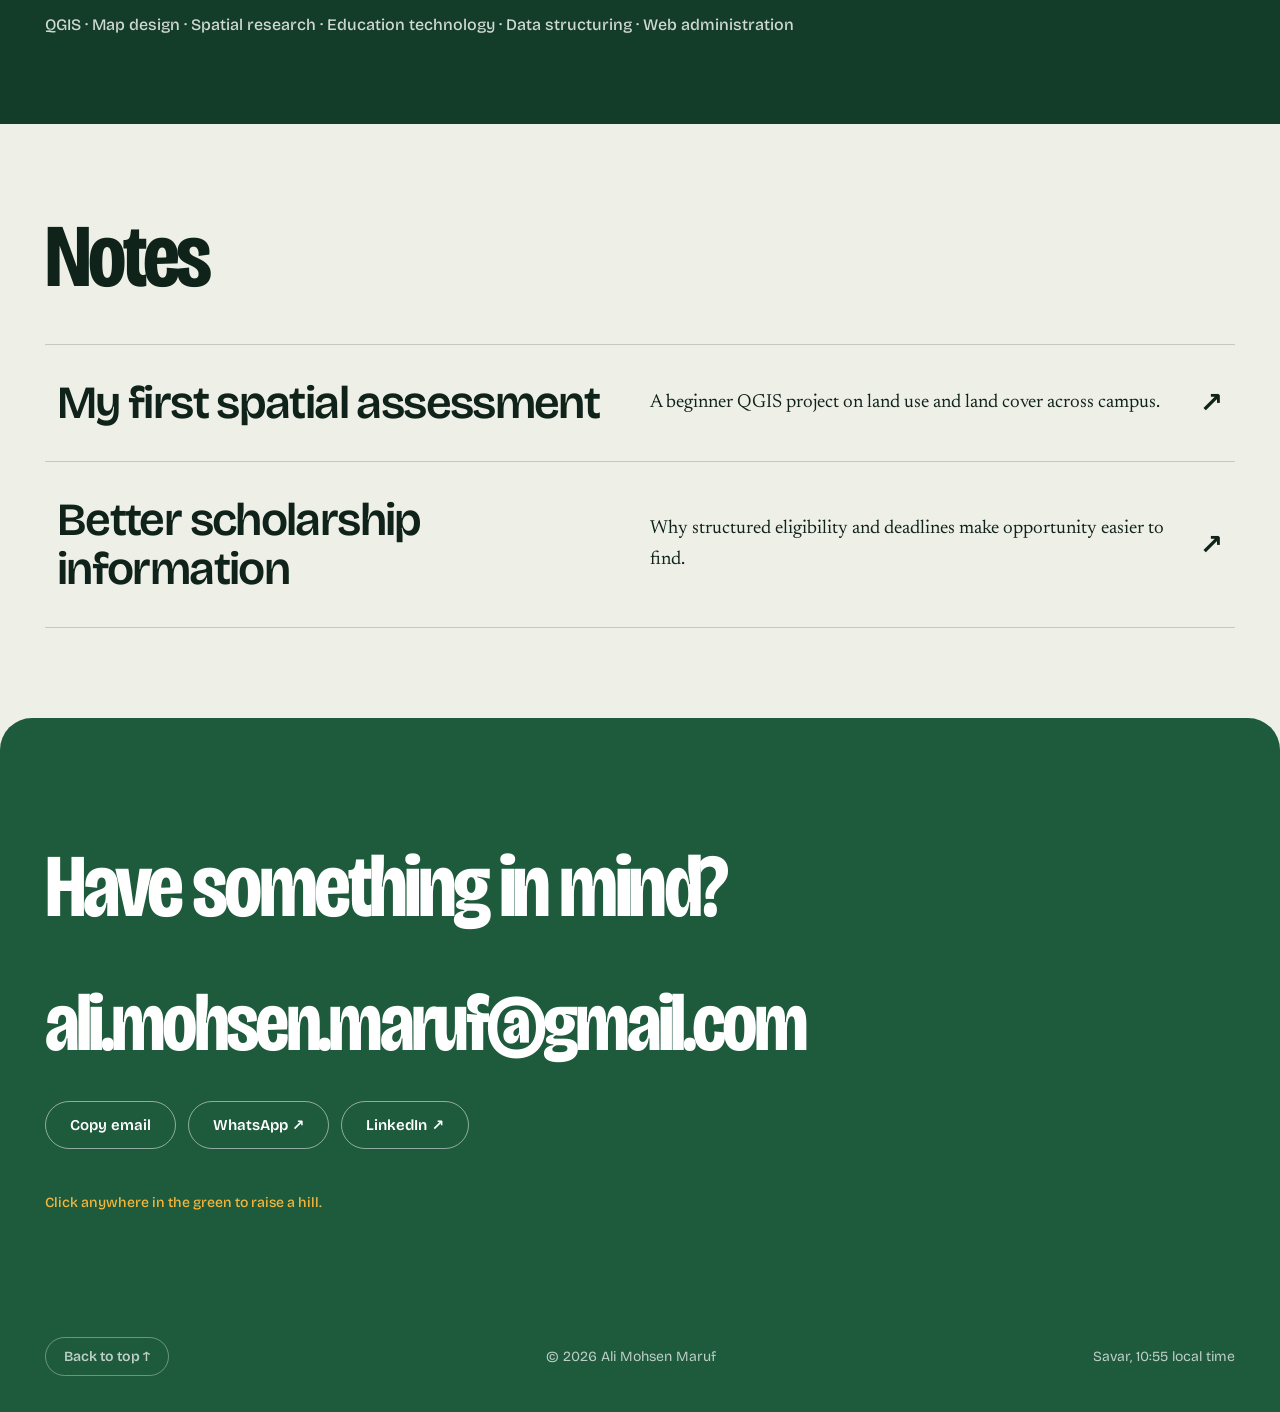
==== commit f1699aec: "text" ====
--- a/index.html
+++ b/index.html
@@ -73,7 +73,7 @@
 </section>
 
 <section class="path" id="path"><h2>The path so far</h2>
-  <div class="row"><time>2024 – now</time><h3>Jahangirnagar University<small>BSS, Geography and Environment</small></h3><p>Admitted through the B Unit for 2024–25, merit position 229.</p></div>
+  <div class="row"><time>2024 – now</time><h3>Jahangirnagar University<small>BSc, Geography and Environment</small></h3><p>Admitted through the B Unit for 2024–25.</p></div>
   <div class="row"><time>2024</time><h3>Notre Dame College<small>HSC, Humanities</small></h3><p>Named in the Dhaka Education Board HSC 2024 Talent Pool scholarship list.</p></div>
   <div class="row"><time>2022</time><h3>Faridganj Secondary School<small>SSC</small></h3><p>Named in the Barishal Board SSC 2022 Patuakhali district Talent Pool list.</p></div>
   <div class="row"><time>Instructor</time><h3>OnlyArts<small>Geography</small></h3><p>Teaching geography as an online instructor.</p></div>
